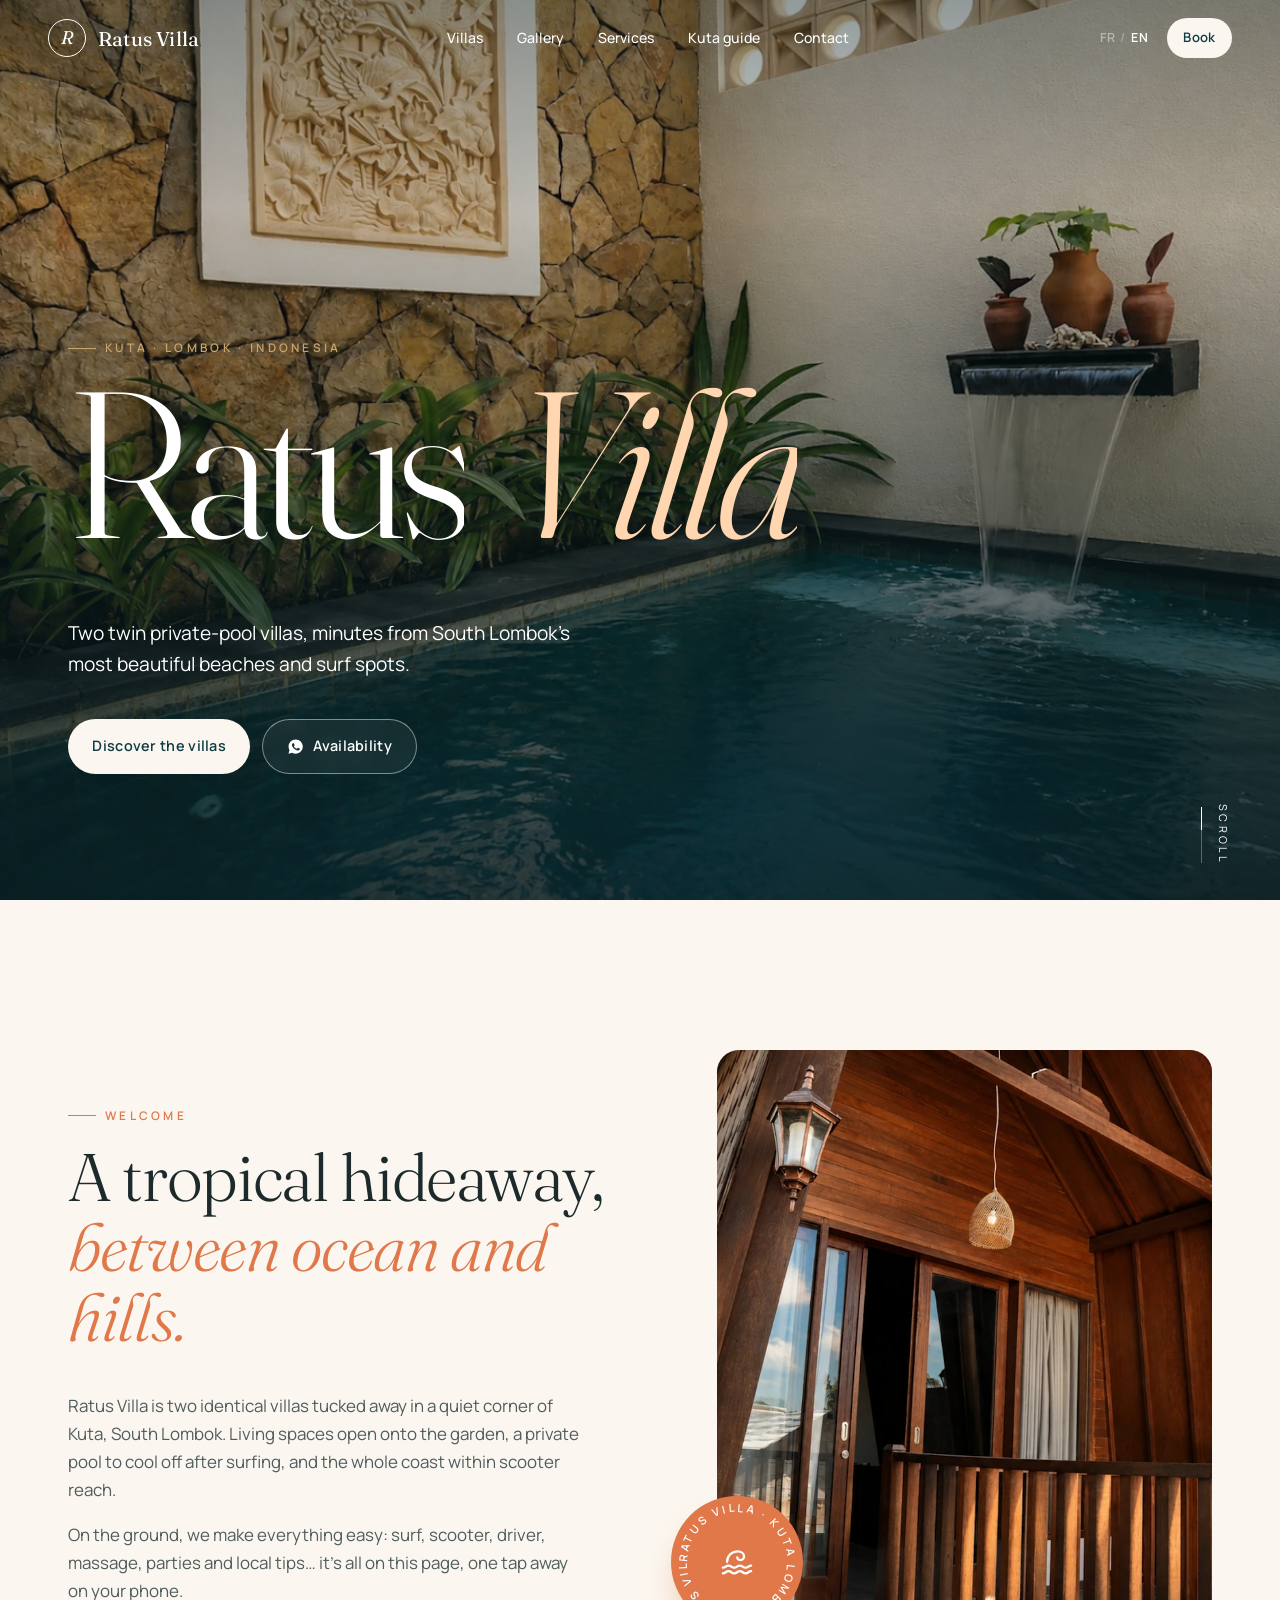
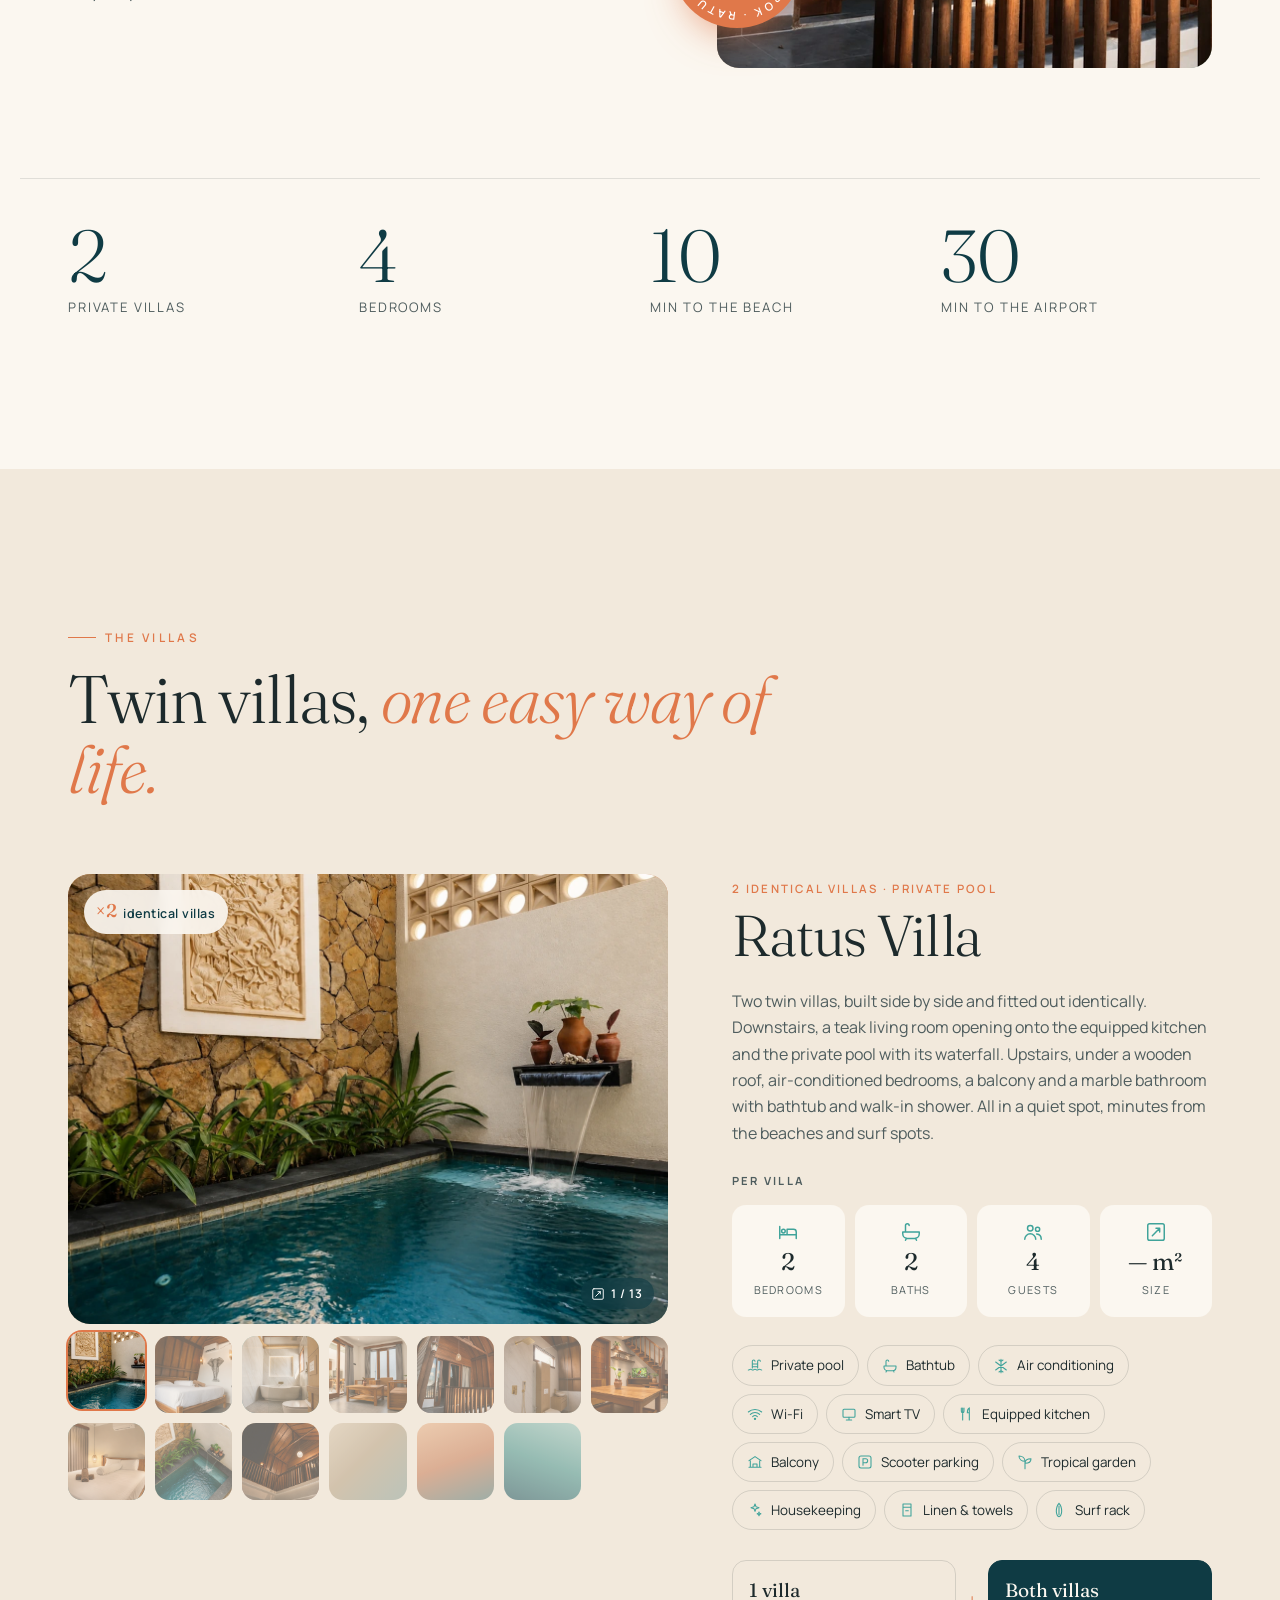
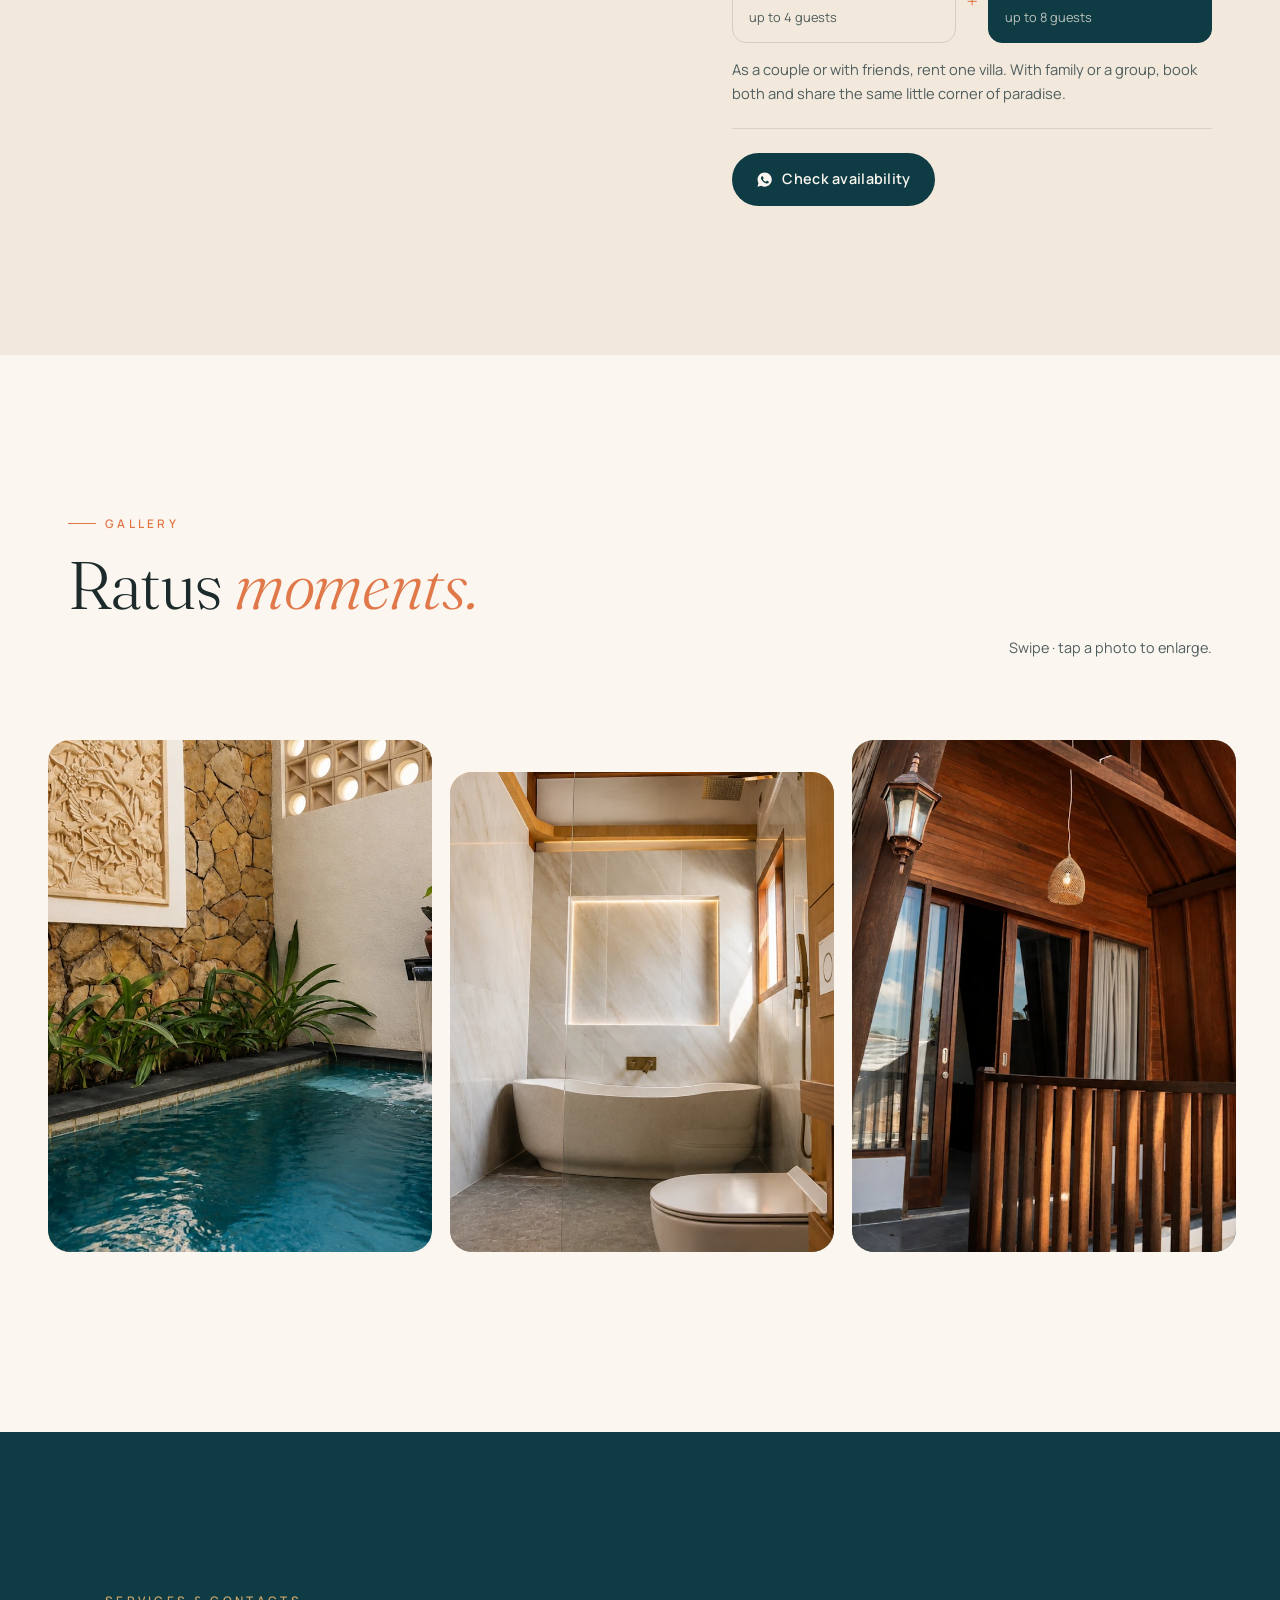
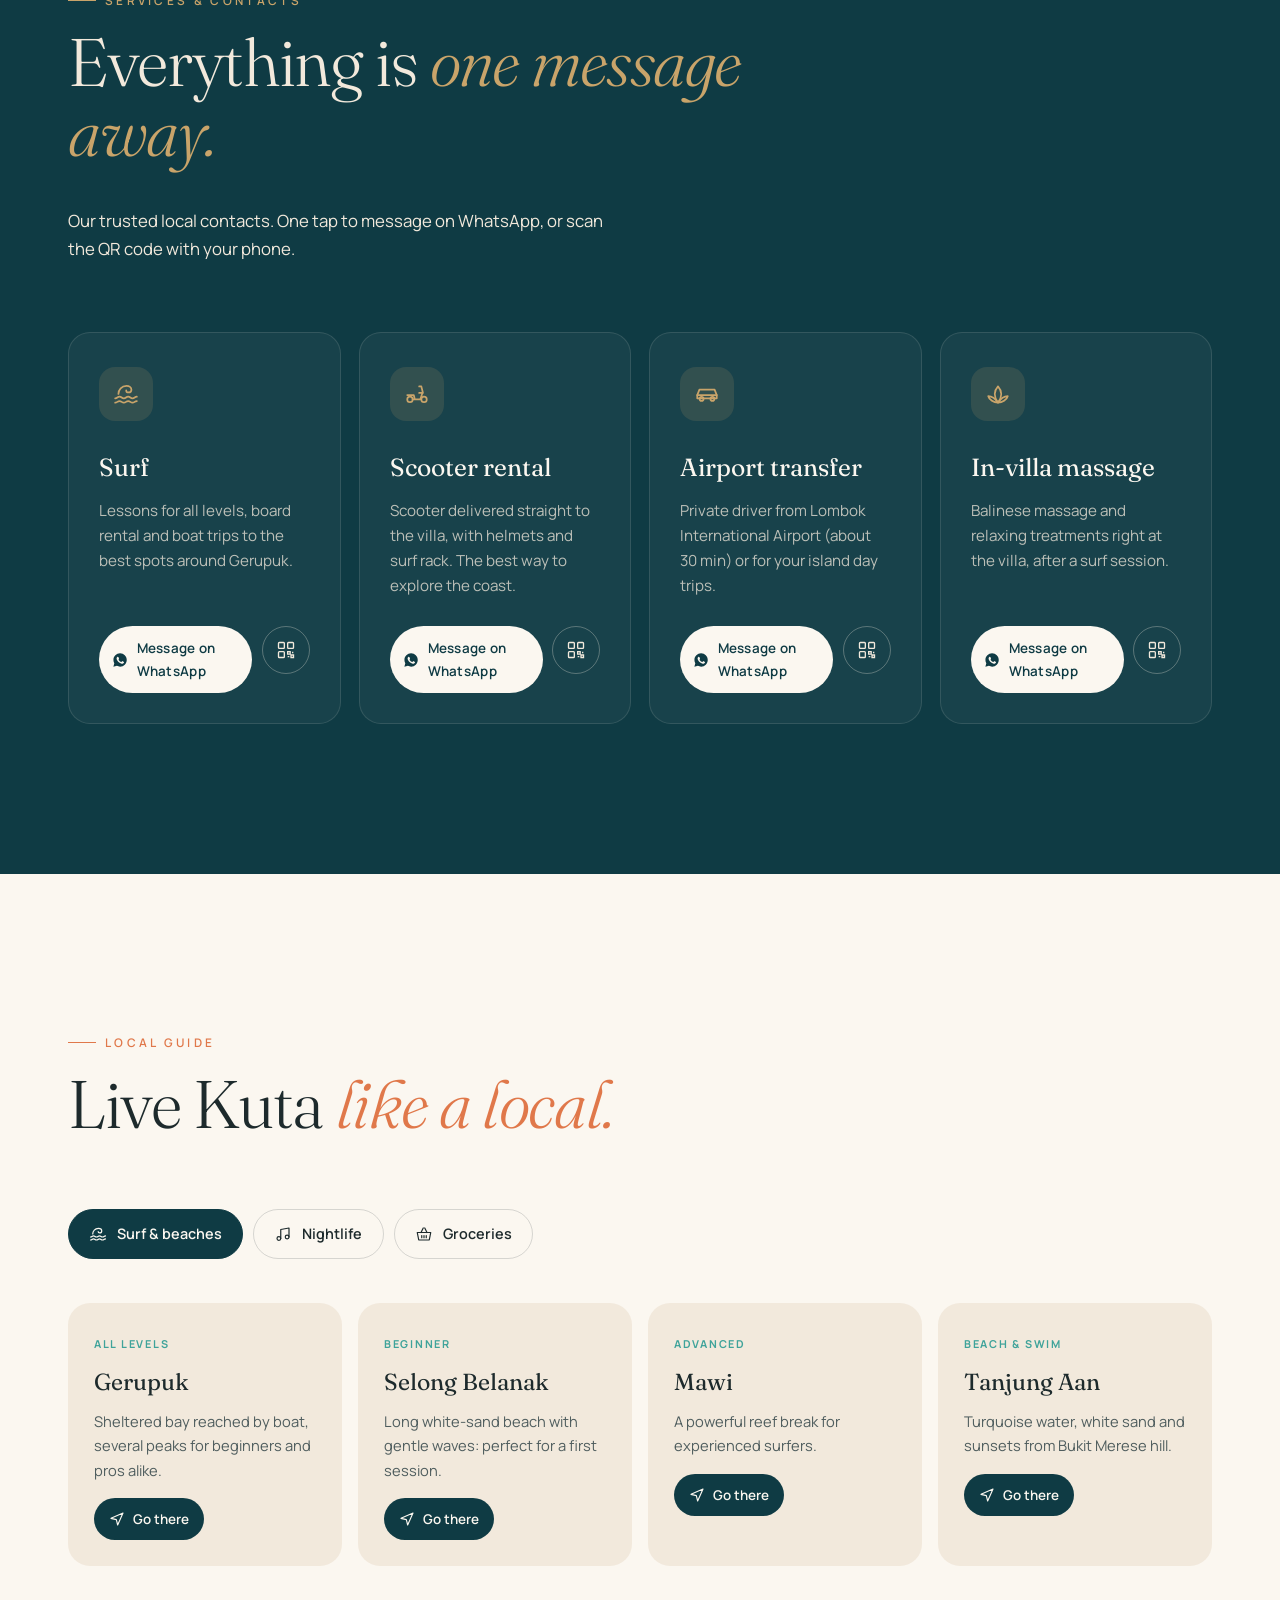
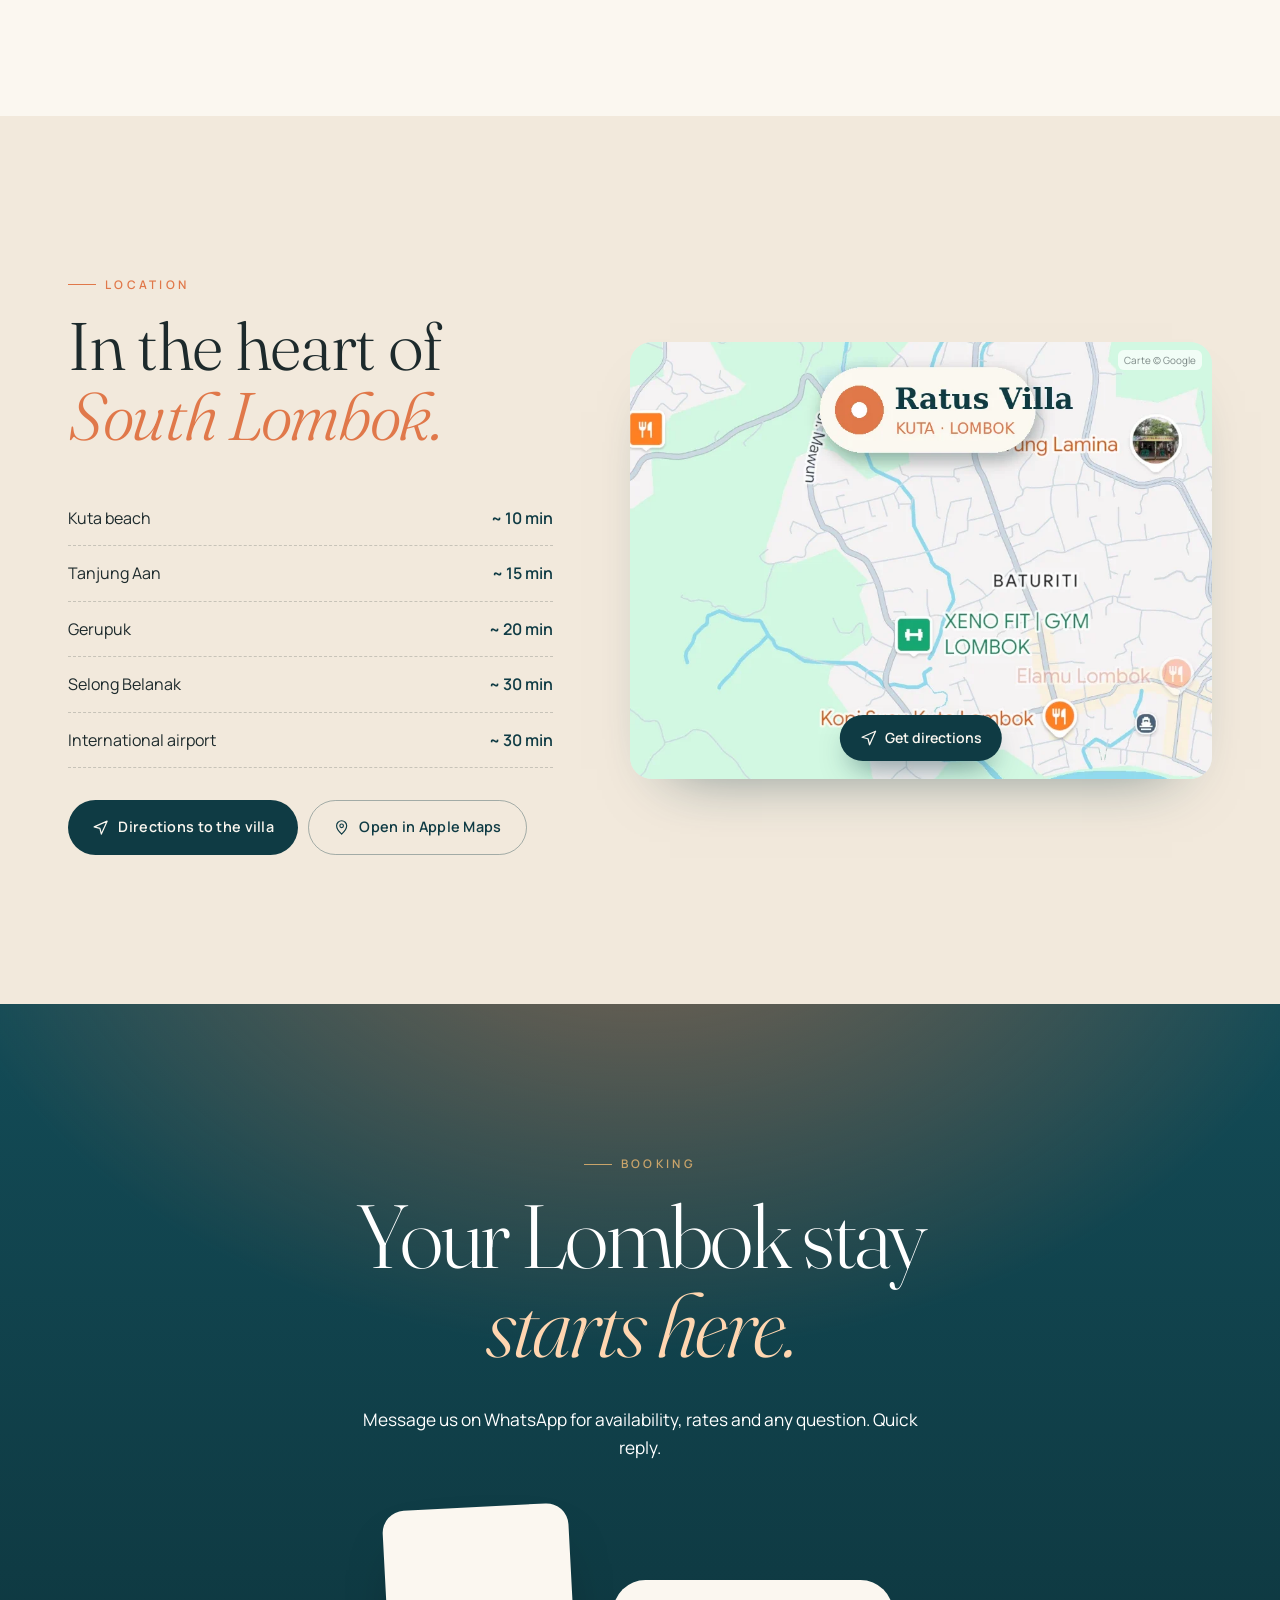
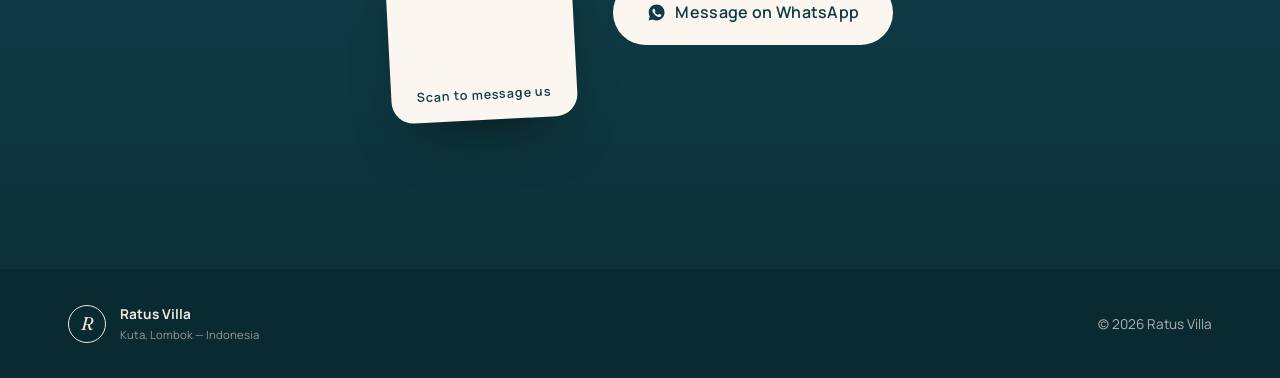
==== index.html @ 8103c627 "Embed official Google Maps place map for Ratus Villa Uses the Google Maps embed link for the Ratus v" ====
<!doctype html>
<html lang="fr">
<head>
  <meta charset="utf-8">
  <meta name="viewport" content="width=device-width, initial-scale=1, viewport-fit=cover">
  <title>Ratus Villa — Kuta, Lombok</title>
  <meta name="description" content="Ratus Villa : deux villas identiques avec piscine privée à Kuta, Lombok. Surf, plages, soirées, scooter — tout pour un séjour parfait au sud de Lombok.">
  <meta name="theme-color" content="#0f3b44">

  <!-- Partage Facebook / WhatsApp -->
  <meta property="og:type" content="website">
  <meta property="og:title" content="Ratus Villa — Kuta, Lombok">
  <meta property="og:description" content="Deux villas avec piscine privée au cœur de Kuta Lombok. Surf, plages, sunsets & slow living.">
  <meta property="og:image" content="https://pardival.github.io/ratus-villa/assets/villa/piscine-partage.jpg">
  <meta property="og:url" content="https://pardival.github.io/ratus-villa/">

  <link rel="icon" href="data:image/svg+xml,<svg xmlns='http://www.w3.org/2000/svg' viewBox='0 0 100 100'><circle cx='50' cy='50' r='48' fill='%230f3b44'/><text x='50' y='66' font-size='48' text-anchor='middle' fill='%23f4ede2' font-family='Georgia'>R</text></svg>">
  <link rel="preconnect" href="https://fonts.googleapis.com">
  <link rel="preconnect" href="https://fonts.gstatic.com" crossorigin>
  <link href="https://fonts.googleapis.com/css2?family=Fraunces:ital,opsz,wght@0,9..144,300;0,9..144,400;0,9..144,500;1,9..144,300;1,9..144,400&family=Manrope:wght@300;400;500;600;700&display=swap" rel="stylesheet">
  <link rel="stylesheet" href="css/style.css">
</head>
<body class="is-loading">

  <!-- ============ LOADER ============ -->
  <div class="loader" aria-hidden="true">
    <div class="loader__inner">
      <span class="loader__word">Ratus</span>
      <span class="loader__line"></span>
      <span class="loader__sub">Kuta · Lombok</span>
    </div>
  </div>

  <!-- ============ NAV ============ -->
  <header class="nav" id="nav">
    <a href="#top" class="nav__logo" aria-label="Ratus Villa">
      <span class="nav__logo-mark">R</span>
      <span class="nav__logo-text">Ratus Villa</span>
    </a>
    <nav class="nav__links" id="navLinks">
      <a href="#villas" data-i18n="nav.villas">Les villas</a>
      <a href="#gallery" data-i18n="nav.gallery">Galerie</a>
      <a href="#services" data-i18n="nav.services">Services</a>
      <a href="#guide" data-i18n="nav.guide">Guide Kuta</a>
      <a href="#contact" data-i18n="nav.contact">Contact</a>
    </nav>
    <div class="nav__actions">
      <button class="lang" id="langToggle" aria-label="Changer de langue">
        <span data-lang="fr">FR</span><span class="lang__sep">/</span><span data-lang="en">EN</span>
      </button>
      <a class="btn btn--small btn--light nav__cta js-wa-booking" href="#" target="_blank" rel="noopener" data-i18n="nav.book">Réserver</a>
      <button class="burger" id="burger" aria-label="Menu"><span></span><span></span></button>
    </div>
  </header>

  <main id="top">

    <!-- ============ HERO ============ -->
    <section class="hero" id="hero">
      <div class="hero__media" data-parallax="0.35">
        <!-- Scène animée affichée tant qu'il n'y a pas de vidéo/photo -->
        <div class="hero__scene" aria-hidden="true">
          <div class="scene__sky"></div>
          <div class="scene__sun"></div>
          <svg class="scene__hills" viewBox="0 0 1440 400" preserveAspectRatio="none"><path d="M0 140 C 180 70 320 80 470 120 C 620 160 760 50 960 70 C 1140 90 1280 140 1440 110 L1440 400 L0 400 Z"/></svg>
          <svg class="scene__wave scene__wave--1" viewBox="0 0 2880 200" preserveAspectRatio="none"><path d="M0 100 Q 180 40 360 100 T 720 100 T 1080 100 T 1440 100 T 1800 100 T 2160 100 T 2520 100 T 2880 100 V200 H0Z"/></svg>
          <svg class="scene__wave scene__wave--2" viewBox="0 0 2880 200" preserveAspectRatio="none"><path d="M0 110 Q 240 60 480 110 T 960 110 T 1440 110 T 1920 110 T 2400 110 T 2880 110 V200 H0Z"/></svg>
          <svg class="scene__wave scene__wave--3" viewBox="0 0 2880 200" preserveAspectRatio="none"><path d="M0 120 Q 120 90 240 120 T 480 120 T 720 120 T 960 120 T 1200 120 T 1440 120 T 1680 120 T 1920 120 T 2160 120 T 2400 120 T 2640 120 T 2880 120 V200 H0Z"/></svg>
        </div>
        <img class="hero__poster" id="heroPoster" alt="" hidden>
        <video class="hero__video" id="heroVideo" muted loop playsinline autoplay preload="metadata" hidden></video>
        <div class="hero__shade"></div>
      </div>

      <div class="hero__content">
        <p class="eyebrow eyebrow--light reveal" data-i18n="hero.eyebrow">Kuta · Lombok · Indonésie</p>
        <h1 class="hero__title">
          <span class="split" data-split>Ratus</span>
          <em class="split" data-split>Villa</em>
        </h1>
        <p class="hero__lead reveal" data-delay="3" data-i18n="hero.lead">Deux villas avec piscine privée, à quelques minutes des plus beaux spots de surf du sud de Lombok.</p>
        <div class="hero__ctas reveal" data-delay="4">
          <a href="#villas" class="btn btn--light" data-i18n="hero.discover">Découvrir les villas</a>
          <a href="#" class="btn btn--ghost js-wa-booking" target="_blank" rel="noopener">
            <svg class="ico"><use href="#i-whatsapp"/></svg><span data-i18n="hero.whatsapp">Disponibilités</span>
          </a>
        </div>
      </div>

      <a href="#intro" class="hero__scroll" aria-label="Défiler">
        <span data-i18n="hero.scroll">Défiler</span>
        <i></i>
      </a>
    </section>


    <!-- ============ INTRO ============ -->
    <section class="intro section" id="intro">
      <div class="container intro__grid">
        <div class="intro__text">
          <p class="eyebrow reveal" data-i18n="intro.eyebrow">Bienvenue</p>
          <h2 class="h2 reveal" data-delay="1" data-i18n-html="intro.title">Un refuge tropical,<br><em>entre océan et collines.</em></h2>
          <p class="reveal" data-delay="2" data-i18n="intro.p1">Ratus Villa, ce sont deux villas indépendantes réunies dans un coin calme de Kuta, au sud de Lombok. Des espaces ouverts, une piscine pour se rafraîchir après le surf, et toute la région à portée de scooter.</p>
          <p class="reveal" data-delay="3" data-i18n="intro.p2">On vous accompagne aussi sur place : cours de surf, location de scooter, soirées, bonnes adresses… tout est sur cette page.</p>
        </div>
        <div class="intro__media reveal reveal--zoom" data-delay="1">
          <div class="media media--tall" data-src="assets/villa/balcon.webp" data-alt="Balcon en bois de Ratus Villa" data-label="Photo à venir"></div>
          <div class="intro__badge">
            <svg viewBox="0 0 100 100" class="badge__ring"><defs><path id="circ" d="M50,50 m-38,0 a38,38 0 1,1 76,0 a38,38 0 1,1 -76,0"/></defs><text><textPath href="#circ">RATUS VILLA · KUTA LOMBOK · RATUS VILLA · KUTA LOMBOK ·</textPath></text></svg>
            <svg class="ico badge__ico"><use href="#i-wave"/></svg>
          </div>
        </div>
      </div>

      <div class="container stats">
        <div class="stat reveal" data-delay="0"><strong data-count="2">0</strong><span data-i18n="stats.villas">Villas privées</span></div>
        <div class="stat reveal" data-delay="1"><strong data-count="4">0</strong><span data-i18n="stats.bedrooms">Chambres</span></div>
        <div class="stat reveal" data-delay="2"><strong data-count="10">0</strong><span data-i18n="stats.beach">De la plage</span></div>
        <div class="stat reveal" data-delay="3"><strong data-count="30">0</strong><span data-i18n="stats.airport">De l'aéroport</span></div>
      </div>
    </section>

    <!-- ============ VILLAS ============ -->
    <section class="villas section section--sand" id="villas">
      <div class="container">
        <div class="section__head">
          <p class="eyebrow reveal" data-i18n="villas.eyebrow">Les villas</p>
          <h2 class="h2 reveal" data-delay="1" data-i18n-html="villas.title">Deux villas jumelles, <em>une même douceur de vivre.</em></h2>
        </div>
        <div class="villa-stage" id="villaStage"></div>
      </div>
    </section>

    <!-- ============ GALLERY ============ -->
    <section class="gallery section" id="gallery">
      <div class="container">
        <div class="section__head section__head--row">
          <div>
            <p class="eyebrow reveal" data-i18n="gallery.eyebrow">Galerie</p>
            <h2 class="h2 reveal" data-delay="1" data-i18n-html="gallery.title">Instants <em>Ratus.</em></h2>
          </div>
          <p class="section__aside reveal" data-delay="2" data-i18n="gallery.aside">Touchez une photo pour l'agrandir.</p>
        </div>
      </div>
      <div class="gallery__rail" id="galleryRail"></div>
    </section>

    <!-- ============ SERVICES ============ -->
    <section class="services section section--ocean" id="services">
      <div class="container">
        <div class="section__head">
          <p class="eyebrow eyebrow--light reveal" data-i18n="services.eyebrow">Services & contacts</p>
          <h2 class="h2 reveal" data-delay="1" data-i18n-html="services.title">Tout à portée <em>d'un message.</em></h2>
          <p class="section__lead reveal" data-delay="2" data-i18n="services.lead">Nos contacts de confiance sur place. Un clic pour écrire sur WhatsApp, ou scannez le QR code avec votre téléphone.</p>
        </div>
        <div class="services__grid" id="servicesGrid"></div>
      </div>
    </section>

    <!-- ============ GUIDE ============ -->
    <section class="guide section" id="guide">
      <div class="container">
        <div class="section__head">
          <p class="eyebrow reveal" data-i18n="guide.eyebrow">Guide local</p>
          <h2 class="h2 reveal" data-delay="1" data-i18n-html="guide.title">Vivre Kuta <em>comme un local.</em></h2>
        </div>

        <div class="guide__nav reveal" data-delay="2" id="guideNav">
          <button class="chip is-active" data-target="g-surf"><svg class="ico"><use href="#i-wave"/></svg><span data-i18n="guide.surf">Surf & plages</span></button>
          <button class="chip" data-target="g-night"><svg class="ico"><use href="#i-music"/></svg><span data-i18n="guide.night">Soirées</span></button>
          <button class="chip" data-target="g-food"><svg class="ico"><use href="#i-basket"/></svg><span data-i18n="guide.food">Courses</span></button>
        </div>

        <div class="guide__panels">
          <!-- SURF -->
          <div class="panel is-active" id="g-surf">
            <div class="spots" id="spotList"></div>
          </div>

          <!-- NIGHT -->
          <div class="panel" id="g-night">
            <ul class="agenda" id="agendaList"></ul>
          </div>

          <!-- FOOD -->
          <div class="panel" id="g-food">
            <div class="spots" id="groceryList"></div>
          </div>
        </div>
      </div>
    </section>

    <!-- ============ MAP ============ -->
    <section class="location section section--sand" id="location">
      <div class="container location__grid">
        <div>
          <p class="eyebrow reveal" data-i18n="location.eyebrow">Localisation</p>
          <h2 class="h2 reveal" data-delay="1" data-i18n-html="location.title">Au cœur du <em>sud de Lombok.</em></h2>
          <ul class="distances reveal" data-delay="2">
            <li><span data-i18n="location.d1">Plage de Kuta</span><b>~ 10 min</b></li>
            <li><span>Tanjung Aan</span><b>~ 15 min</b></li>
            <li><span>Gerupuk</span><b>~ 20 min</b></li>
            <li><span>Selong Belanak</span><b>~ 30 min</b></li>
            <li><span data-i18n="location.d5">Aéroport international</span><b>~ 30 min</b></li>
          </ul>
          <div class="location__btns reveal" data-delay="3">
            <a class="btn btn--dark js-directions" href="#" target="_blank" rel="noopener"><svg class="ico"><use href="#i-route"/></svg><span data-i18n="location.cta">Itinéraire vers la villa</span></a>
            <a class="btn btn--outline js-apple-villa" href="#" target="_blank" rel="noopener" hidden><svg class="ico"><use href="#i-pin"/></svg><span data-i18n="location.apple">Ouvrir dans Plans</span></a>
          </div>
        </div>
        <div class="map reveal reveal--zoom" data-delay="1">
          <a class="map__plan js-directions" href="#" target="_blank" rel="noopener" aria-label="Itinéraire vers Ratus Villa">
            <img src="assets/villa/plan-acces.webp" alt="Plan d'accès : Ratus Villa, Jl. Mawun, au nord de la plage de Kuta" width="920" height="793" loading="lazy">
            <small class="map__credit">Carte © Google</small>
          </a>
          <iframe id="mapFrame" class="map__frame" title="Ratus Villa sur Google Maps" allowfullscreen loading="lazy" referrerpolicy="strict-origin-when-cross-origin"></iframe>
          <a class="map__cta js-directions" href="#" target="_blank" rel="noopener"><svg class="ico"><use href="#i-route"/></svg><span data-i18n="location.open">Voir l'itinéraire</span></a>
        </div>
      </div>
    </section>

    <!-- ============ CONTACT / CTA ============ -->
    <section class="cta section" id="contact">
      <div class="cta__bg" data-parallax="0.15"></div>
      <div class="container cta__inner">
        <p class="eyebrow eyebrow--light reveal" data-i18n="cta.eyebrow">Réservation</p>
        <h2 class="cta__title reveal" data-delay="1" data-i18n-html="cta.title">Votre séjour à Lombok<br><em>commence ici.</em></h2>
        <p class="cta__lead reveal" data-delay="2" data-i18n="cta.lead">Écrivez-nous sur WhatsApp pour les disponibilités, les tarifs et toutes vos questions. Réponse rapide.</p>
        <div class="cta__row reveal" data-delay="3">
          <div class="qr-card">
            <div class="qr" id="bookingQr"></div>
            <span data-i18n="cta.scan">Scannez pour nous écrire</span>
          </div>
          <div class="cta__buttons">
            <a href="#" class="btn btn--light btn--big js-wa-booking" target="_blank" rel="noopener"><svg class="ico"><use href="#i-whatsapp"/></svg><span data-i18n="cta.whatsapp">Écrire sur WhatsApp</span></a>
          </div>
        </div>
      </div>
    </section>
  </main>

  <footer class="footer">
    <div class="container footer__inner">
      <div class="footer__brand">
        <span class="nav__logo-mark">R</span>
        <div><strong>Ratus Villa</strong><small>Kuta, Lombok — Indonesia</small></div>
      </div>
      <p class="footer__copy">© <span id="year"></span> Ratus Villa</p>
    </div>
  </footer>

  <!-- Barre d'actions mobile -->
  <nav class="mbar" aria-label="Actions rapides">
    <a href="#" class="mbar__btn mbar__btn--wa js-wa-booking" target="_blank" rel="noopener"><svg class="ico"><use href="#i-whatsapp"/></svg><span data-i18n="mbar.book">Réserver</span></a>
    <a href="#guide" class="mbar__btn"><svg class="ico"><use href="#i-compass"/></svg><span data-i18n="mbar.guide">Guide</span></a>
    <a href="#" class="mbar__btn js-directions" target="_blank" rel="noopener"><svg class="ico"><use href="#i-route"/></svg><span data-i18n="mbar.go">Y aller</span></a>
  </nav>

  <!-- Bouton WhatsApp flottant -->
  <a href="#" class="fab js-wa-booking" target="_blank" rel="noopener" aria-label="WhatsApp">
    <svg class="ico"><use href="#i-whatsapp"/></svg>
  </a>

  <!-- Lightbox -->
  <div class="lightbox" id="lightbox" aria-hidden="true">
    <button class="lightbox__close" aria-label="Fermer">×</button>
    <button class="lightbox__nav lightbox__prev" aria-label="Précédent">‹</button>
    <div class="lightbox__stage"><div class="lightbox__img" id="lightboxImg"></div></div>
    <button class="lightbox__nav lightbox__next" aria-label="Suivant">›</button>
    <div class="lightbox__count" id="lightboxCount"></div>
  </div>

  <!-- Modal QR -->
  <div class="modal" id="qrModal" aria-hidden="true">
    <div class="modal__card">
      <button class="modal__close" aria-label="Fermer">×</button>
      <p class="eyebrow" id="qrModalEyebrow">WhatsApp</p>
      <h3 class="h3" id="qrModalTitle"></h3>
      <div class="qr qr--big" id="qrModalCode"></div>
      <p class="modal__hint" data-i18n="qr.hint">Scannez avec l'appareil photo de votre téléphone.</p>
      <a href="#" class="btn btn--dark" id="qrModalLink" target="_blank" rel="noopener"><svg class="ico"><use href="#i-whatsapp"/></svg><span data-i18n="qr.open">Ouvrir WhatsApp</span></a>
    </div>
  </div>

  <!-- ============ ICONS ============ -->
  <svg width="0" height="0" style="position:absolute" aria-hidden="true">
    <symbol id="i-whatsapp" viewBox="0 0 24 24"><path fill="currentColor" d="M12.04 2C6.58 2 2.13 6.45 2.13 11.91c0 1.75.46 3.45 1.32 4.95L2.05 22l5.25-1.38c1.45.79 3.08 1.21 4.74 1.21 5.46 0 9.91-4.45 9.91-9.91C21.95 6.45 17.5 2 12.04 2zm5.8 14.08c-.24.68-1.42 1.3-1.95 1.35-.5.05-.97.23-3.27-.68-2.77-1.09-4.52-3.92-4.66-4.1-.13-.18-1.1-1.47-1.1-2.8 0-1.33.7-1.99.95-2.26.24-.27.53-.34.71-.34l.51.01c.16.01.38-.06.6.46.23.54.77 1.87.84 2.01.07.14.11.3.02.48-.09.18-.14.29-.27.45-.14.16-.29.35-.41.47-.14.14-.28.28-.12.55.16.27.7 1.16 1.51 1.88 1.04.93 1.91 1.21 2.18 1.35.27.14.43.11.59-.07.16-.18.68-.79.86-1.06.18-.27.36-.23.6-.14.25.09 1.57.74 1.84.88.27.14.45.2.52.32.07.11.07.66-.17 1.33z"/></symbol>
    <symbol id="i-wave" viewBox="0 0 24 24"><path fill="none" stroke="currentColor" stroke-width="1.6" stroke-linecap="round" d="M2 16c2 0 2-1.5 4-1.5S8 16 10 16s2-1.5 4-1.5 2 1.5 4 1.5 2-1.5 4-1.5M2 20c2 0 2-1.5 4-1.5S8 20 10 20s2-1.5 4-1.5 2 1.5 4 1.5 2-1.5 4-1.5M5 12c0-4 3-7.5 7.5-7.5 2.5 0 4.5 1.5 4.5 3.5 0 1.6-1.2 2.6-2.7 2.6-1.3 0-2.1-.9-2.1-1.9"/></symbol>
    <symbol id="i-scooter" viewBox="0 0 24 24"><g fill="none" stroke="currentColor" stroke-width="1.6" stroke-linecap="round" stroke-linejoin="round"><circle cx="5.5" cy="17" r="2.5"/><circle cx="18.5" cy="17" r="2.5"/><path d="M8 17h7l2-6h-3M14 5h2l1.5 6M3 13h6l1 4"/></g></symbol>
    <symbol id="i-music" viewBox="0 0 24 24"><g fill="none" stroke="currentColor" stroke-width="1.6" stroke-linecap="round" stroke-linejoin="round"><path d="M9 18V6l11-2v12"/><circle cx="6.5" cy="18" r="2.5"/><circle cx="17.5" cy="16" r="2.5"/></g></symbol>
    <symbol id="i-car" viewBox="0 0 24 24"><g fill="none" stroke="currentColor" stroke-width="1.6" stroke-linecap="round" stroke-linejoin="round"><path d="M3 16v-3l2-5h14l2 5v3H3z"/><circle cx="7" cy="16.5" r="1.8"/><circle cx="17" cy="16.5" r="1.8"/><path d="M3 13h18"/></g></symbol>
    <symbol id="i-lotus" viewBox="0 0 24 24"><g fill="none" stroke="currentColor" stroke-width="1.6" stroke-linecap="round" stroke-linejoin="round"><path d="M12 20c-4 0-8-2.5-9-6 3 0 6 1.5 9 6 3-4.5 6-6 9-6-1 3.5-5 6-9 6z"/><path d="M12 20c-2-2.5-3-5-3-8 0-2.5 1.2-5 3-7 1.8 2 3 4.5 3 7 0 3-1 5.5-3 8z"/></g></symbol>
    <symbol id="i-basket" viewBox="0 0 24 24"><g fill="none" stroke="currentColor" stroke-width="1.6" stroke-linecap="round" stroke-linejoin="round"><path d="M3 10h18l-2 10H5L3 10zM8 10l3-6M16 10l-3-6M9 14v3M15 14v3M12 14v3"/></g></symbol>
    <symbol id="i-route" viewBox="0 0 24 24"><g fill="none" stroke="currentColor" stroke-width="1.7" stroke-linecap="round" stroke-linejoin="round"><path d="M3 11l18-8-8 18-2-8-8-2z"/></g></symbol>
    <symbol id="i-compass" viewBox="0 0 24 24"><g fill="none" stroke="currentColor" stroke-width="1.6" stroke-linecap="round" stroke-linejoin="round"><circle cx="12" cy="12" r="9"/><path d="M15.5 8.5l-2 5-5 2 2-5z"/></g></symbol>
    <symbol id="i-tv" viewBox="0 0 24 24"><g fill="none" stroke="currentColor" stroke-width="1.6" stroke-linecap="round" stroke-linejoin="round"><rect x="3" y="5" width="18" height="12" rx="1.5"/><path d="M8 21h8M12 17v4"/></g></symbol>
    <symbol id="i-pin" viewBox="0 0 24 24"><g fill="none" stroke="currentColor" stroke-width="1.6"><path d="M12 21s-7-6.2-7-11.5A7 7 0 0 1 19 9.5C19 14.8 12 21 12 21z"/><circle cx="12" cy="9.5" r="2.5"/></g></symbol>
    <symbol id="i-mail" viewBox="0 0 24 24"><g fill="none" stroke="currentColor" stroke-width="1.6" stroke-linejoin="round"><rect x="3" y="5" width="18" height="14" rx="2"/><path d="M3 7l9 6 9-6"/></g></symbol>
    <symbol id="i-share" viewBox="0 0 24 24"><g fill="none" stroke="currentColor" stroke-width="1.6" stroke-linecap="round"><circle cx="18" cy="5" r="2.5"/><circle cx="6" cy="12" r="2.5"/><circle cx="18" cy="19" r="2.5"/><path d="M8.2 10.8l7.6-4.4M8.2 13.2l7.6 4.4"/></g></symbol>
    <symbol id="i-qr" viewBox="0 0 24 24"><g fill="none" stroke="currentColor" stroke-width="1.6"><rect x="3" y="3" width="7" height="7" rx="1"/><rect x="14" y="3" width="7" height="7" rx="1"/><rect x="3" y="14" width="7" height="7" rx="1"/><path d="M14 14h3v3h-3zM18 18h3v3h-3zM14 20h2M20 14v2"/></g></symbol>
    <symbol id="i-bed" viewBox="0 0 24 24"><g fill="none" stroke="currentColor" stroke-width="1.6" stroke-linecap="round" stroke-linejoin="round"><path d="M3 19V6M3 15h18v4M21 15v-3a3 3 0 0 0-3-3h-7v6"/><circle cx="7" cy="11" r="2"/></g></symbol>
    <symbol id="i-bath" viewBox="0 0 24 24"><g fill="none" stroke="currentColor" stroke-width="1.6" stroke-linecap="round" stroke-linejoin="round"><path d="M3 12h18v2a5 5 0 0 1-5 5H8a5 5 0 0 1-5-5v-2zM6 12V5a2 2 0 0 1 4 0M7 19l-1 2M17 19l1 2"/></g></symbol>
    <symbol id="i-guests" viewBox="0 0 24 24"><g fill="none" stroke="currentColor" stroke-width="1.6" stroke-linecap="round"><circle cx="9" cy="8" r="3"/><path d="M3 20c0-3.3 2.7-6 6-6s6 2.7 6 6"/><circle cx="17" cy="9" r="2.3"/><path d="M16 14.2c2.8.3 5 2.6 5 5.8"/></g></symbol>
    <symbol id="i-size" viewBox="0 0 24 24"><g fill="none" stroke="currentColor" stroke-width="1.6" stroke-linecap="round" stroke-linejoin="round"><rect x="3" y="3" width="18" height="18" rx="2"/><path d="M8 16l8-8M12 8h4v4"/></g></symbol>
    <symbol id="i-pool" viewBox="0 0 24 24"><g fill="none" stroke="currentColor" stroke-width="1.6" stroke-linecap="round"><path d="M2 18c1.7 0 1.7-1.2 3.3-1.2S7 18 8.7 18s1.6-1.2 3.3-1.2 1.6 1.2 3.3 1.2 1.6-1.2 3.3-1.2S20.3 18 22 18M8 15V5a2 2 0 0 1 4 0M16 15V5a2 2 0 0 1 4 0M8 9h8M8 13h8"/></g></symbol>
    <symbol id="i-ac" viewBox="0 0 24 24"><g fill="none" stroke="currentColor" stroke-width="1.6" stroke-linecap="round"><path d="M12 2v20M4 6l16 12M20 6L4 18M9 3l3 2 3-2M9 21l3-2 3 2"/></g></symbol>
    <symbol id="i-wifi" viewBox="0 0 24 24"><g fill="none" stroke="currentColor" stroke-width="1.6" stroke-linecap="round"><path d="M2 9a15 15 0 0 1 20 0M5 12.5a10 10 0 0 1 14 0M8.5 16a5 5 0 0 1 7 0"/><circle cx="12" cy="19.3" r="1" fill="currentColor"/></g></symbol>
    <symbol id="i-kitchen" viewBox="0 0 24 24"><g fill="none" stroke="currentColor" stroke-width="1.6" stroke-linecap="round"><path d="M7 3v8M5 3v5a2 2 0 0 0 4 0V3M7 11v10M17 21V3c-2 1-3 4-3 7h3"/></g></symbol>
    <symbol id="i-parking" viewBox="0 0 24 24"><g fill="none" stroke="currentColor" stroke-width="1.6" stroke-linecap="round"><rect x="3" y="3" width="18" height="18" rx="3"/><path d="M9 17V7h4a3 3 0 0 1 0 6H9"/></g></symbol>
    <symbol id="i-garden" viewBox="0 0 24 24"><g fill="none" stroke="currentColor" stroke-width="1.6" stroke-linecap="round" stroke-linejoin="round"><path d="M12 22V11M12 11C12 6 8 3 3 3c0 5 4 8 9 8zM12 14c0-4 3-7 9-7 0 4-3 7-9 7z"/></g></symbol>
    <symbol id="i-clean" viewBox="0 0 24 24"><g fill="none" stroke="currentColor" stroke-width="1.6" stroke-linecap="round" stroke-linejoin="round"><path d="M12 3l1.5 4L18 8.5 13.5 10 12 14l-1.5-4L6 8.5 10.5 7z"/><path d="M18 15l.8 2 2 .8-2 .8-.8 2-.8-2-2-.8 2-.8z"/></g></symbol>
    <symbol id="i-towel" viewBox="0 0 24 24"><g fill="none" stroke="currentColor" stroke-width="1.6" stroke-linecap="round" stroke-linejoin="round"><path d="M6 3h12v18H6zM6 8h12M10 13h4"/></g></symbol>
    <symbol id="i-terrace" viewBox="0 0 24 24"><g fill="none" stroke="currentColor" stroke-width="1.6" stroke-linecap="round" stroke-linejoin="round"><path d="M3 10l9-6 9 6M5 10v10M19 10v10M3 20h18M9 20v-5h6v5"/></g></symbol>
    <symbol id="i-surfrack" viewBox="0 0 24 24"><g fill="none" stroke="currentColor" stroke-width="1.6" stroke-linecap="round"><path d="M12 2c3 3 4 8 4 12s-1.8 8-4 8-4-4-4-8 1-9 4-12zM12 6v13"/></g></symbol>
  </svg>

  <script src="js/vendor/qrcode.js"></script>
  <script src="js/config.js"></script>
  <script src="js/main.js"></script>
</body>
</html>
---- css/style.css ----
/* ==========================================================================
   RATUS VILLA — Styles
   ========================================================================== */

:root {
  --cream: #fbf7f0;
  --sand: #f2e9dc;
  --sand-2: #e8dccb;
  --ink: #1d2a2c;
  --ink-soft: #4f5d5e;
  --ocean: #0f3b44;
  --ocean-2: #14505c;
  --lagoon: #3fa39a;
  --sunset: #e0784a;
  --gold: #c9a46a;
  --white: #fff;

  --serif: "Fraunces", Georgia, "Times New Roman", serif;
  --sans: "Manrope", system-ui, -apple-system, "Segoe UI", sans-serif;

  --ease: cubic-bezier(.22, .8, .24, 1);
  --ease-in-out: cubic-bezier(.76, 0, .24, 1);
  --radius: 22px;
  --radius-sm: 14px;
  --gutter: clamp(16px, 4vw, 48px);
  --nav-h: 76px;
}

*, *::before, *::after { box-sizing: border-box; }
html { scroll-behavior: smooth; -webkit-text-size-adjust: 100%; }
body {
  margin: 0;
  font-family: var(--sans);
  font-size: 16px;
  line-height: 1.65;
  color: var(--ink);
  background: var(--cream);
  -webkit-font-smoothing: antialiased;
  overflow-x: hidden;
}
body.is-loading, body.no-scroll { overflow: hidden; }
img, video { display: block; max-width: 100%; }
a { color: inherit; text-decoration: none; }
button { font: inherit; color: inherit; background: none; border: 0; cursor: pointer; padding: 0; }
p { margin: 0 0 1em; }
em { font-style: italic; }
::selection { background: var(--lagoon); color: #fff; }

.container { width: 100%; max-width: 1240px; margin: 0 auto; padding: 0 var(--gutter); }
.section { position: relative; padding: clamp(80px, 12vw, 150px) 0; }
.section--sand { background: var(--sand); }
.section--ocean { background: var(--ocean); color: var(--sand); }

.ico { width: 1.2em; height: 1.2em; flex: none; }

/* ---------- Typography ---------- */
.eyebrow {
  display: inline-flex; align-items: center; gap: .75em;
  font-size: .74rem; font-weight: 600; letter-spacing: .28em; text-transform: uppercase;
  color: var(--sunset); margin-bottom: 1.4em;
}
.eyebrow::before { content: ""; width: 28px; height: 1px; background: currentColor; }
.eyebrow--light { color: var(--gold); }

.h2 {
  font-family: var(--serif); font-weight: 300;
  font-size: clamp(2.2rem, 5.4vw, 4.2rem); line-height: 1.04; letter-spacing: -.02em;
  margin: 0 0 .6em;
}
.h2 em, .cta__title em, .hero__title em { color: var(--sunset); font-weight: 300; }
.section--ocean .h2 em { color: var(--gold); }
.h3 { font-family: var(--serif); font-weight: 400; font-size: clamp(1.6rem, 3vw, 2.2rem); line-height: 1.1; margin: 0 0 .5em; letter-spacing: -.01em; }

.section__head { max-width: 760px; margin-bottom: clamp(40px, 6vw, 70px); }
.section__head--row { max-width: none; display: flex; justify-content: space-between; align-items: flex-end; gap: 24px; flex-wrap: wrap; }
.section__aside { color: var(--ink-soft); font-size: .9rem; margin: 0; }
.section__lead { font-size: 1.05rem; opacity: .8; max-width: 560px; }

/* ---------- Buttons ---------- */
.btn {
  position: relative; display: inline-flex; align-items: center; justify-content: center; gap: .6em;
  padding: 1em 1.7em; border-radius: 999px;
  font-size: .9rem; font-weight: 600; letter-spacing: .02em;
  overflow: hidden; isolation: isolate;
  transition: transform .5s var(--ease), color .4s var(--ease), border-color .4s, box-shadow .5s var(--ease);
  will-change: transform;
}
.btn::after {
  content: ""; position: absolute; inset: 0; z-index: -1; border-radius: inherit;
  transform: translateY(101%); transition: transform .55s var(--ease);
}
.btn:hover::after { transform: translateY(0); }
.btn:hover { transform: translateY(-2px); }
.btn:active { transform: translateY(0) scale(.98); }

.btn--light { background: var(--cream); color: var(--ocean); }
.btn--light::after { background: var(--sunset); }
.btn--light:hover { color: #fff; box-shadow: 0 14px 30px -12px rgba(224,120,74,.7); }

.btn--dark { background: var(--ocean); color: var(--cream); }
.btn--dark::after { background: var(--lagoon); }
.btn--dark:hover { box-shadow: 0 14px 30px -14px rgba(15,59,68,.8); }

.btn--ghost { border: 1px solid rgba(255,255,255,.45); color: #fff; backdrop-filter: blur(6px); background: rgba(255,255,255,.06); }
.btn--ghost::after { background: rgba(255,255,255,.95); }
.btn--ghost:hover { color: var(--ocean); border-color: transparent; }

.btn--small { padding: .7em 1.25em; font-size: .82rem; }
.btn--big { padding: 1.2em 2.1em; font-size: 1rem; }

/* ---------- Loader ---------- */
.loader {
  position: fixed; inset: 0; z-index: 1000;
  display: grid; place-items: center;
  background: var(--ocean); color: var(--sand);
  transition: clip-path 1.1s var(--ease-in-out);
  clip-path: inset(0 0 0 0);
}
body.is-loaded .loader { clip-path: inset(0 0 100% 0); }
.loader__inner { text-align: center; }
.loader__word {
  display: block; font-family: var(--serif); font-weight: 300; font-style: italic;
  font-size: clamp(3rem, 12vw, 7rem); line-height: 1;
  animation: loaderIn 1s var(--ease) both;
}
.loader__line { display: block; height: 1px; width: 160px; margin: 22px auto 16px; background: rgba(244,237,226,.2); position: relative; overflow: hidden; }
.loader__line::after { content: ""; position: absolute; inset: 0; background: var(--gold); transform-origin: left; animation: loaderBar 1.3s var(--ease-in-out) .2s both; }
.loader__sub { font-size: .72rem; letter-spacing: .4em; text-transform: uppercase; opacity: 0; animation: fadeIn .8s ease .5s both; }
@keyframes loaderIn { from { opacity: 0; transform: translateY(40px); filter: blur(8px); } to { opacity: 1; transform: none; filter: none; } }
@keyframes loaderBar { from { transform: scaleX(0); } to { transform: scaleX(1); } }
@keyframes fadeIn { to { opacity: .7; } }

/* ---------- Nav ---------- */
.nav {
  position: fixed; top: 0; left: 0; right: 0; z-index: 100;
  height: var(--nav-h);
  display: flex; align-items: center; justify-content: space-between; gap: 20px;
  padding: 0 var(--gutter);
  color: #fff;
  transition: background .5s var(--ease), color .5s var(--ease), height .5s var(--ease), box-shadow .5s, transform .6s var(--ease);
}
.nav.is-scrolled {
  --nav-h: 64px;
  background: rgba(251,247,240,.82); color: var(--ink);
  backdrop-filter: blur(18px) saturate(1.4); -webkit-backdrop-filter: blur(18px) saturate(1.4);
  box-shadow: 0 1px 0 rgba(29,42,44,.06);
}
.nav.is-hidden { transform: translateY(-100%); }
.nav__logo { display: flex; align-items: center; gap: 12px; }
.nav__logo-mark {
  width: 38px; height: 38px; border-radius: 50%;
  display: grid; place-items: center;
  font-family: var(--serif); font-style: italic; font-size: 1.15rem;
  border: 1px solid currentColor;
  transition: transform .8s var(--ease);
}
.nav__logo:hover .nav__logo-mark { transform: rotate(360deg); }
.nav__logo-text { font-family: var(--serif); font-size: 1.25rem; letter-spacing: .01em; }
.nav__links { display: flex; gap: 34px; font-size: .88rem; font-weight: 500; }
.nav__links a { position: relative; padding: 4px 0; }
.nav__links a::after { content: ""; position: absolute; left: 0; right: 0; bottom: 0; height: 1px; background: currentColor; transform: scaleX(0); transform-origin: right; transition: transform .5s var(--ease); }
.nav__links a:hover::after, .nav__links a.is-current::after { transform: scaleX(1); transform-origin: left; }
.nav__actions { display: flex; align-items: center; gap: 14px; }
.nav.is-scrolled .nav__cta { background: var(--ocean); color: var(--cream); }

.lang { font-size: .78rem; font-weight: 600; letter-spacing: .1em; display: flex; gap: 4px; padding: 6px 4px; }
.lang span[data-lang] { opacity: .45; transition: opacity .3s; }
.lang span.is-active { opacity: 1; }
.lang__sep { opacity: .3; }

.burger { display: none; width: 42px; height: 42px; position: relative; border-radius: 50%; }
.burger span { position: absolute; left: 11px; right: 11px; height: 1.5px; background: currentColor; transition: transform .5s var(--ease), top .5s var(--ease); }
.burger span:first-child { top: 17px; }
.burger span:last-child { top: 24px; }
body.menu-open .burger span:first-child { top: 20.5px; transform: rotate(45deg); }
body.menu-open .burger span:last-child { top: 20.5px; transform: rotate(-45deg); }

/* ---------- Hero ---------- */
.hero {
  position: relative; min-height: 100vh; min-height: 100svh;
  display: flex; align-items: flex-end;
  color: #fff; overflow: hidden;
  padding: calc(var(--nav-h) + 40px) 0 clamp(90px, 14vh, 140px);
}
.hero__media { position: absolute; inset: -6% 0 0; z-index: 0; }
.hero__poster, .hero__video { position: absolute; inset: 0; width: 100%; height: 100%; object-fit: cover; }
.hero__video { opacity: 0; transition: opacity 1.4s ease; }
.hero__video.is-ready { opacity: 1; }
.hero__poster { animation: kenburns 24s ease-in-out infinite alternate; }
.hero__shade { position: absolute; inset: 0; background: linear-gradient(180deg, rgba(10,30,34,.5) 0%, rgba(10,30,34,.2) 28%, rgba(10,30,34,.45) 55%, rgba(10,30,34,.85) 100%); }
@keyframes kenburns { from { transform: scale(1.04); } to { transform: scale(1.14) translate(-1%, -1%); } }

/* Animated illustrated scene (fallback before real media) */
.hero__scene { position: absolute; inset: 0; overflow: hidden; }
.scene__sky { position: absolute; inset: 0; background: linear-gradient(180deg, #1a4752 0%, #3b7b80 32%, #e9a477 64%, #f2c38f 76%, #f5d9b4 100%); }
.scene__sun {
  position: absolute; left: 50%; top: 52%; width: min(36vw, 340px); aspect-ratio: 1; border-radius: 50%;
  transform: translate(-50%, -50%);
  background: radial-gradient(circle at 50% 50%, #fff3dc 0%, #ffd9a1 45%, rgba(255,190,130,0) 70%);
  filter: blur(2px);
  animation: sunrise 9s ease-in-out infinite alternate;
}
@keyframes sunrise { from { transform: translate(-50%, -44%); opacity: .9; } to { transform: translate(-50%, -54%); opacity: 1; } }
.scene__hills { position: absolute; left: 0; right: 0; bottom: 0; width: 100%; height: 50%; fill: #23444a; opacity: .85; }
.scene__wave { position: absolute; left: 0; width: 200%; fill: #0f3b44; }
.scene__wave--1 { bottom: 12%; height: 16%; opacity: .55; fill: #2f7f84; animation: waveMove 22s linear infinite; }
.scene__wave--2 { bottom: 4%; height: 16%; opacity: .75; fill: #1d5d66; animation: waveMove 15s linear infinite reverse; }
.scene__wave--3 { bottom: -2%; height: 14%; fill: #0f3b44; animation: waveMove 11s linear infinite; }
@keyframes waveMove { from { transform: translateX(0); } to { transform: translateX(-50%); } }

.hero__content { position: relative; z-index: 2; width: 100%; max-width: 1240px; margin: 0 auto; padding: 0 var(--gutter); }
.hero__title {
  font-family: var(--serif); font-weight: 300;
  font-size: clamp(5rem, 21vw, 13rem); line-height: .86; letter-spacing: -.04em;
  margin: 0 0 .25em;
  display: flex; flex-wrap: wrap; column-gap: .22em;
}
.hero__title em { color: #ffd6b0; }
.hero__lead { font-size: clamp(1rem, 1.6vw, 1.2rem); max-width: 520px; opacity: .92; margin-bottom: 2em; }
.hero__ctas { display: flex; flex-wrap: wrap; gap: 12px; }

.split { display: inline-flex; overflow: hidden; padding-bottom: .06em; }
.split .char { display: inline-block; transform: translateY(110%) rotate(6deg); transition: transform 1.2s var(--ease); transition-delay: calc(var(--i) * 55ms + 300ms); }
body.is-loaded .split .char { transform: none; }

.hero__scroll {
  position: absolute; z-index: 2; right: var(--gutter); bottom: 34px;
  display: flex; flex-direction: column; align-items: center; gap: 12px;
  font-size: .68rem; letter-spacing: .3em; text-transform: uppercase; writing-mode: vertical-rl;
}
.hero__scroll i { width: 1px; height: 56px; background: rgba(255,255,255,.3); position: relative; overflow: hidden; }
.hero__scroll i::after { content: ""; position: absolute; left: 0; right: 0; top: 0; height: 40%; background: #fff; animation: scrollLine 2.2s var(--ease-in-out) infinite; }
@keyframes scrollLine { from { transform: translateY(-100%); } to { transform: translateY(260%); } }

/* ---------- Marquee ---------- */
.marquee { background: var(--ocean); color: var(--sand); overflow: hidden; padding: 22px 0; border-top: 1px solid rgba(255,255,255,.08); }
.marquee__track { display: flex; width: max-content; gap: 42px; align-items: center; animation: marquee 34s linear infinite; }
.marquee span { font-family: var(--serif); font-style: italic; font-weight: 300; font-size: clamp(1.4rem, 3vw, 2.2rem); white-space: nowrap; }
.marquee b { color: var(--gold); font-weight: 400; font-size: .9rem; }
@keyframes marquee { to { transform: translateX(-50%); } }

/* ---------- Media placeholder system ---------- */
.media {
  position: relative; overflow: hidden; border-radius: var(--radius);
  background: linear-gradient(135deg, #d9c8b0, #b9a487 45%, #8fa59d);
  isolation: isolate;
}
.media::before {
  content: ""; position: absolute; inset: 0; z-index: -1;
  background:
    radial-gradient(120% 80% at 20% 0%, rgba(255,233,200,.7), transparent 60%),
    radial-gradient(90% 70% at 100% 100%, rgba(15,59,68,.55), transparent 60%);
}
.media::after {
  content: attr(data-label);
  position: absolute; left: 50%; top: 50%; transform: translate(-50%, -50%);
  padding: .55em 1.1em; border-radius: 999px;
  font-size: .72rem; letter-spacing: .18em; text-transform: uppercase; font-weight: 600;
  color: #fff; background: rgba(15,59,68,.35); backdrop-filter: blur(6px);
  white-space: nowrap;
}
.media.has-img::after, .media.has-img::before { display: none; }
.media img { position: absolute; inset: 0; width: 100%; height: 100%; object-fit: cover; transition: transform 1.4s var(--ease), opacity .8s ease; opacity: 0; }
.media img.is-loaded { opacity: 1; }
.media--tall { aspect-ratio: 4 / 5; }
.media--wide { aspect-ratio: 4 / 3; }
/* variations so placeholders don't all look the same */
.media[data-tone="1"] { background: linear-gradient(160deg, #e8b48c, #c97f5a 50%, #5a7f7d); }
.media[data-tone="2"] { background: linear-gradient(200deg, #9cc7c0, #4c9792 50%, #1f5560); }
.media[data-tone="3"] { background: linear-gradient(120deg, #efdcc0, #d2b48a 50%, #9b8565); }
.media[data-tone="4"] { background: linear-gradient(180deg, #f3c999, #e48c62 45%, #6d4d5d); }

/* ---------- Reveal animations ---------- */
.reveal { opacity: 0; transform: translateY(40px); transition: opacity 1.1s var(--ease), transform 1.1s var(--ease), clip-path 1.3s var(--ease); transition-delay: calc(var(--d, 0) * 110ms); }
.reveal.is-in { opacity: 1; transform: none; }
.reveal--zoom { transform: scale(.94); clip-path: inset(8% 8% 8% 8% round 30px); }
.reveal--zoom.is-in { clip-path: inset(-30% -30% -30% -30% round 0); }
.reveal-clip { clip-path: inset(100% 0 0 0); transition: clip-path 1.3s var(--ease-in-out); transition-delay: calc(var(--d, 0) * 120ms); }
.reveal-clip.is-in { clip-path: inset(0 0 0 0); }

/* ---------- Intro ---------- */
.intro__grid { display: grid; grid-template-columns: 1.05fr .95fr; gap: clamp(40px, 8vw, 120px); align-items: center; }
.intro__text p:not(.eyebrow) { color: var(--ink-soft); font-size: 1.06rem; max-width: 520px; }
.intro__media { position: relative; }
.intro__badge {
  position: absolute; left: -46px; bottom: 40px; width: 132px; height: 132px; border-radius: 50%;
  background: var(--sunset); color: #fff; display: grid; place-items: center;
  box-shadow: 0 20px 40px -18px rgba(224,120,74,.8);
}
.badge__ring { position: absolute; inset: 0; width: 100%; height: 100%; animation: spin 18s linear infinite; }
.badge__ring text { fill: #fff; font-size: 8.4px; letter-spacing: 2.2px; font-family: var(--sans); font-weight: 600; }
.badge__ico { width: 34px; height: 34px; }
@keyframes spin { to { transform: rotate(360deg); } }

.stats { display: grid; grid-template-columns: repeat(4, 1fr); gap: 20px; margin-top: clamp(60px, 9vw, 110px); padding-top: 40px; border-top: 1px solid rgba(29,42,44,.12); }
.stat strong { display: block; font-family: var(--serif); font-weight: 300; font-size: clamp(2.6rem, 6vw, 4.6rem); line-height: 1; color: var(--ocean); }
.stat span { font-size: .82rem; letter-spacing: .14em; text-transform: uppercase; color: var(--ink-soft); }

/* ---------- Villas ---------- */
.tabs { display: inline-flex; position: relative; padding: 6px; border-radius: 999px; background: var(--cream); margin-bottom: 44px; box-shadow: 0 10px 30px -20px rgba(15,59,68,.5); }
.tab { position: relative; z-index: 1; padding: .85em 1.6em; border-radius: 999px; font-weight: 600; font-size: .92rem; transition: color .5s var(--ease); white-space: nowrap; }
.tab.is-active { color: var(--cream); }
.tabs__pill { position: absolute; top: 6px; bottom: 6px; left: 0; border-radius: 999px; background: var(--ocean); transition: transform .7s var(--ease), width .7s var(--ease); }

.villa-stage { position: relative; }
.villa { display: grid; grid-template-columns: 1.25fr 1fr; gap: clamp(30px, 5vw, 70px); align-items: start; }
.villa.is-leaving { animation: villaOut .45s var(--ease-in-out) both; }
.villa.is-entering .villa__gallery { animation: villaInClip 1.1s var(--ease) both; }
.villa.is-entering .villa__info > * { animation: villaInUp .9s var(--ease) both; }
.villa.is-entering .villa__info > *:nth-child(2) { animation-delay: .06s; }
.villa.is-entering .villa__info > *:nth-child(3) { animation-delay: .12s; }
.villa.is-entering .villa__info > *:nth-child(4) { animation-delay: .18s; }
.villa.is-entering .villa__info > *:nth-child(5) { animation-delay: .24s; }
.villa.is-entering .villa__info > *:nth-child(6) { animation-delay: .3s; }
@keyframes villaOut { to { opacity: 0; transform: translateY(-20px); filter: blur(4px); } }
@keyframes villaInClip { from { clip-path: inset(0 100% 0 0 round var(--radius)); } to { clip-path: inset(0 0 0 0 round var(--radius)); } }
@keyframes villaInUp { from { opacity: 0; transform: translateY(30px); } to { opacity: 1; transform: none; } }

.villa__gallery { display: grid; gap: 12px; }
.villa__main { aspect-ratio: 4 / 3; cursor: zoom-in; }
.villa__main img { transition: transform 1.4s var(--ease), opacity .6s ease; }
.villa__main:hover img { transform: scale(1.04); }
.villa__thumbs { display: grid; grid-template-columns: repeat(5, 1fr); gap: 10px; }
.villa__thumbs .media { aspect-ratio: 1; border-radius: var(--radius-sm); cursor: pointer; opacity: .55; transition: opacity .4s, transform .5s var(--ease); }
.villa__thumbs .media::after { display: none; }
.villa__thumbs .media.is-active, .villa__thumbs .media:hover { opacity: 1; }
.villa__thumbs .media.is-active { transform: translateY(-4px); box-shadow: 0 0 0 2px var(--sunset); }
.villa__main.is-swapping img, .villa__main.is-swapping::after { animation: swapIn .8s var(--ease) both; }
@keyframes swapIn { from { opacity: 0; transform: scale(1.06); } to { opacity: 1; transform: none; } }

.villa__info .tag { display: inline-block; font-size: .72rem; letter-spacing: .2em; text-transform: uppercase; color: var(--sunset); font-weight: 600; margin-bottom: .8em; }
.villa__name { font-family: var(--serif); font-weight: 300; font-size: clamp(2.4rem, 4.5vw, 3.6rem); line-height: 1; margin: 0 0 .4em; letter-spacing: -.02em; }
.villa__desc { color: var(--ink-soft); }
.villa__facts { display: grid; grid-template-columns: repeat(4, 1fr); gap: 10px; margin: 28px 0; }
.fact { background: var(--cream); border-radius: var(--radius-sm); padding: 16px 10px; text-align: center; transition: transform .5s var(--ease), box-shadow .5s; }
.fact:hover { transform: translateY(-4px); box-shadow: 0 16px 30px -22px rgba(15,59,68,.6); }
.fact .ico { width: 22px; height: 22px; color: var(--lagoon); margin: 0 auto 6px; display: block; }
.fact strong { display: block; font-family: var(--serif); font-size: 1.5rem; font-weight: 400; line-height: 1.1; }
.fact span { font-size: .68rem; letter-spacing: .12em; text-transform: uppercase; color: var(--ink-soft); }
.amenities { display: flex; flex-wrap: wrap; gap: 8px; margin: 0 0 30px; padding: 0; list-style: none; }
.amenities li { display: inline-flex; align-items: center; gap: 8px; padding: 8px 14px; border-radius: 999px; border: 1px solid rgba(29,42,44,.14); font-size: .84rem; }
.amenities .ico { width: 16px; height: 16px; color: var(--lagoon); }
.villa__foot { display: flex; align-items: center; justify-content: space-between; gap: 16px; flex-wrap: wrap; padding-top: 24px; border-top: 1px solid rgba(29,42,44,.12); }
.villa__price { font-family: var(--serif); font-size: 1.3rem; font-style: italic; }

/* ---------- Gallery rail ---------- */
.gallery__rail {
  display: flex; gap: 18px; overflow-x: auto; scroll-snap-type: x mandatory;
  padding: 10px var(--gutter) 30px; scrollbar-width: none; cursor: grab;
  scroll-padding: 0 var(--gutter);
}
.gallery__rail::-webkit-scrollbar { display: none; }
.gallery__rail.is-dragging { cursor: grabbing; scroll-snap-type: none; }
.gallery__item { flex: none; width: clamp(240px, 30vw, 420px); aspect-ratio: 3 / 4; scroll-snap-align: start; cursor: zoom-in; }
.gallery__item:nth-child(3n+2) { aspect-ratio: 4 / 5; align-self: flex-end; }
.gallery__item:nth-child(4n) { width: clamp(300px, 42vw, 600px); aspect-ratio: 4 / 3; align-self: center; }
.gallery__item img { transition: transform 1.4s var(--ease), opacity .8s; }
.gallery__item:hover img { transform: scale(1.06); }

/* ---------- Services ---------- */
.services__grid { display: grid; grid-template-columns: repeat(4, 1fr); gap: 18px; }
.service {
  position: relative; padding: 34px 30px 30px; border-radius: var(--radius);
  background: rgba(255,255,255,.04); border: 1px solid rgba(244,237,226,.12);
  display: flex; flex-direction: column; overflow: hidden;
  transition: transform .7s var(--ease), background .6s, border-color .6s;
}
.service::before {
  content: ""; position: absolute; width: 260px; height: 260px; border-radius: 50%; right: -120px; top: -120px;
  background: radial-gradient(circle, rgba(201,164,106,.35), transparent 70%);
  transform: scale(.4); opacity: 0; transition: transform 1s var(--ease), opacity .8s;
}
.service:hover { transform: translateY(-6px); background: rgba(255,255,255,.07); border-color: rgba(201,164,106,.4); }
.service:hover::before { transform: scale(1); opacity: 1; }
.service__icon { width: 54px; height: 54px; border-radius: 16px; display: grid; place-items: center; background: rgba(201,164,106,.14); color: var(--gold); margin-bottom: 26px; transition: transform .7s var(--ease); }
.service:hover .service__icon { transform: rotate(-8deg) scale(1.06); }
.service__icon .ico { width: 26px; height: 26px; }
.service h3 { font-family: var(--serif); font-weight: 400; font-size: 1.55rem; margin: 0 0 .4em; color: var(--cream); }
.service p { font-size: .95rem; opacity: .75; flex: 1; }
.service__actions { display: flex; gap: 10px; margin-top: 12px; }
.service__actions .btn { flex: 1; padding: .85em 1em; font-size: .84rem; }
.btn-qr { width: 48px; height: 48px; flex: none !important; padding: 0 !important; border-radius: 50%; border: 1px solid rgba(244,237,226,.3); display: grid; place-items: center; transition: background .4s, color .4s, transform .5s var(--ease); }
.btn-qr:hover { background: var(--cream); color: var(--ocean); transform: rotate(-10deg); }
.btn-qr .ico { width: 20px; height: 20px; }
.service__note { font-size: .8rem; opacity: .55; letter-spacing: .04em; }

/* ---------- Guide ---------- */
.guide__nav { display: flex; gap: 10px; flex-wrap: wrap; margin-bottom: 44px; }
.chip { display: inline-flex; align-items: center; gap: 10px; padding: .85em 1.4em; border-radius: 999px; border: 1px solid rgba(29,42,44,.16); font-weight: 600; font-size: .9rem; transition: background .5s var(--ease), color .5s, border-color .5s, transform .4s var(--ease); }
.chip:hover { transform: translateY(-2px); border-color: var(--ocean); }
.chip.is-active { background: var(--ocean); color: var(--cream); border-color: var(--ocean); }
.chip .ico { width: 18px; height: 18px; }

.guide__panels { position: relative; }
.panel { display: none; }
.panel.is-active { display: block; animation: panelIn .9s var(--ease) both; }
@keyframes panelIn { from { opacity: 0; transform: translateY(24px); } to { opacity: 1; transform: none; } }
.panel__intro { display: grid; grid-template-columns: 1fr 1fr; gap: clamp(30px, 5vw, 70px); align-items: center; margin-bottom: 40px; }
.panel__intro p { color: var(--ink-soft); font-size: 1.04rem; }
.panel__intro .btn { margin-top: 10px; }
.panel.is-active .panel__intro .media { animation: villaInClip 1.2s var(--ease) both; }

.spots { display: grid; grid-template-columns: repeat(auto-fit, minmax(230px, 1fr)); gap: 16px; }
.spot { padding: 26px; border-radius: var(--radius); background: var(--sand); transition: transform .6s var(--ease), background .5s; animation: villaInUp .9s var(--ease) both; animation-delay: calc(var(--i) * 90ms + 200ms); }
.spot:hover { transform: translateY(-5px); background: var(--sand-2); }
.spot__level { display: inline-block; font-size: .68rem; letter-spacing: .16em; text-transform: uppercase; font-weight: 700; color: var(--lagoon); margin-bottom: 10px; }
.spot h4 { font-family: var(--serif); font-weight: 400; font-size: 1.45rem; margin: 0 0 .35em; }
.spot p { font-size: .92rem; color: var(--ink-soft); margin: 0; }

.agenda { list-style: none; margin: 0; padding: 0; border-top: 1px solid rgba(29,42,44,.12); }
.agenda li { display: grid; grid-template-columns: 160px 1fr; gap: 20px; padding: 22px 0; border-bottom: 1px solid rgba(29,42,44,.12); align-items: baseline; transition: padding .5s var(--ease), background .5s; animation: villaInUp .9s var(--ease) both; animation-delay: calc(var(--i) * 90ms + 200ms); }
.agenda li:hover { padding-left: 14px; }
.agenda b { font-family: var(--serif); font-weight: 400; font-size: 1.4rem; font-style: italic; color: var(--sunset); }
.agenda span { color: var(--ink-soft); }

.ticks { list-style: none; padding: 0; margin: 0 0 20px; }
.ticks li { position: relative; padding-left: 28px; margin-bottom: 8px; }
.ticks li::before { content: ""; position: absolute; left: 0; top: .55em; width: 14px; height: 8px; border-left: 2px solid var(--lagoon); border-bottom: 2px solid var(--lagoon); transform: rotate(-45deg); }

/* ---------- Location ---------- */
.location__grid { display: grid; grid-template-columns: 1fr 1.2fr; gap: clamp(40px, 6vw, 90px); align-items: center; }
.distances { list-style: none; padding: 0; margin: 0 0 32px; }
.distances li { display: flex; justify-content: space-between; padding: 14px 0; border-bottom: 1px dashed rgba(29,42,44,.2); }
.distances b { font-weight: 600; color: var(--ocean); }
.map { border-radius: var(--radius); overflow: hidden; aspect-ratio: 4 / 3; background: var(--sand-2); box-shadow: 0 30px 60px -40px rgba(15,59,68,.6); }
.map iframe { width: 100%; height: 100%; border: 0; filter: saturate(.85) contrast(1.02); }

/* ---------- CTA ---------- */
.cta { color: #fff; overflow: hidden; text-align: center; }
.cta__bg { position: absolute; inset: -20% 0; background: radial-gradient(80% 60% at 50% 0%, rgba(224,120,74,.55), transparent 70%), linear-gradient(180deg, var(--ocean-2), var(--ocean) 60%, #0a2a31); }
.cta__inner { position: relative; display: flex; flex-direction: column; align-items: center; }
.cta__title { font-family: var(--serif); font-weight: 300; font-size: clamp(2.6rem, 7vw, 5.6rem); line-height: 1; letter-spacing: -.03em; margin: 0 0 .4em; }
.cta__title em { color: #ffd6b0; }
.cta__lead { max-width: 560px; opacity: .85; font-size: 1.08rem; margin-bottom: 44px; }
.cta__row { display: flex; align-items: center; gap: 40px; flex-wrap: wrap; justify-content: center; }
.cta__buttons { display: flex; flex-direction: column; gap: 12px; min-width: 260px; }
.qr-card { background: var(--cream); color: var(--ocean); padding: 18px 18px 14px; border-radius: var(--radius); display: flex; flex-direction: column; align-items: center; gap: 10px; font-size: .78rem; font-weight: 600; letter-spacing: .06em; transform: rotate(-3deg); transition: transform .8s var(--ease); box-shadow: 0 30px 60px -30px rgba(0,0,0,.6); }
.qr-card:hover { transform: rotate(0) scale(1.04); }
.qr { width: 150px; height: 150px; }
.qr svg { width: 100%; height: 100%; display: block; }
.qr--big { width: 220px; height: 220px; margin: 18px auto; }

/* ---------- Footer ---------- */
.footer { background: #0a2a31; color: rgba(244,237,226,.7); padding: 34px 0 calc(34px + env(safe-area-inset-bottom)); font-size: .85rem; }
.footer__inner { display: flex; justify-content: space-between; align-items: center; gap: 20px; flex-wrap: wrap; }
.footer__brand { display: flex; align-items: center; gap: 14px; color: var(--sand); }
.footer__brand small { display: block; opacity: .6; }
.footer__copy { margin: 0; }

/* ---------- FAB ---------- */
.fab {
  position: fixed; z-index: 90; right: 20px; bottom: calc(20px + env(safe-area-inset-bottom));
  width: 60px; height: 60px; border-radius: 50%; display: grid; place-items: center;
  background: #25d366; color: #fff; box-shadow: 0 14px 30px -10px rgba(37,211,102,.7);
  transform: scale(0); transition: transform .7s var(--ease);
}
.fab.is-visible { transform: scale(1); }
.fab:hover { transform: scale(1.08); }
.fab .ico { width: 30px; height: 30px; }
.fab::before { content: ""; position: absolute; inset: 0; border-radius: 50%; background: #25d366; z-index: -1; animation: pulse 2.6s ease-out infinite; }
@keyframes pulse { 0% { transform: scale(1); opacity: .6; } 100% { transform: scale(1.7); opacity: 0; } }

/* ---------- Lightbox ---------- */
.lightbox, .modal {
  position: fixed; inset: 0; z-index: 500; display: grid; place-items: center;
  background: rgba(8,24,28,.92); backdrop-filter: blur(10px);
  opacity: 0; visibility: hidden; transition: opacity .6s var(--ease), visibility .6s;
}
.lightbox.is-open, .modal.is-open { opacity: 1; visibility: visible; }
.lightbox__stage { width: min(92vw, 1200px); height: min(80vh, 800px); position: relative; }
.lightbox__img { position: absolute; inset: 0; border-radius: var(--radius); transform: scale(.94); transition: transform .8s var(--ease); }
.lightbox.is-open .lightbox__img { transform: none; }
.lightbox__img img { object-fit: contain; }
.lightbox__img.has-img { background: none; }
.lightbox__close, .modal__close { position: absolute; top: 18px; right: 22px; width: 48px; height: 48px; border-radius: 50%; font-size: 1.8rem; line-height: 1; color: #fff; background: rgba(255,255,255,.08); transition: transform .5s var(--ease), background .3s; }
.lightbox__close:hover, .modal__close:hover { transform: rotate(90deg); background: rgba(255,255,255,.18); }
.lightbox__nav { position: absolute; top: 50%; transform: translateY(-50%); width: 54px; height: 54px; border-radius: 50%; color: #fff; font-size: 2rem; background: rgba(255,255,255,.08); z-index: 2; transition: background .3s; }
.lightbox__nav:hover { background: rgba(255,255,255,.2); }
.lightbox__prev { left: 2vw; }
.lightbox__next { right: 2vw; }
.lightbox__count { position: absolute; bottom: 20px; left: 50%; transform: translateX(-50%); color: rgba(255,255,255,.7); font-size: .8rem; letter-spacing: .2em; }

.modal__card { position: relative; width: min(92vw, 400px); background: var(--cream); border-radius: 28px; padding: 40px 30px 32px; text-align: center; transform: translateY(30px) scale(.96); transition: transform .7s var(--ease); }
.modal.is-open .modal__card { transform: none; }
.modal__card .eyebrow::before { display: none; }
.modal__close { color: var(--ink); background: rgba(29,42,44,.06); top: 14px; right: 14px; width: 40px; height: 40px; }
.modal__close:hover { background: rgba(29,42,44,.12); }
.modal__hint { font-size: .85rem; color: var(--ink-soft); }

/* ==========================================================================
   Responsive
   ========================================================================== */
@media (max-width: 1024px) {
  .services__grid { grid-template-columns: repeat(2, 1fr); }
  .villa { grid-template-columns: 1fr; }
}

@media (max-width: 860px) {
  :root { --nav-h: 68px; }
  .burger { display: block; }
  .nav__cta { display: none; }
  .nav__links {
    position: fixed; inset: 0; z-index: -1;
    flex-direction: column; justify-content: center; align-items: flex-start; gap: 10px;
    padding: 0 var(--gutter);
    background: var(--ocean); color: var(--cream);
    clip-path: circle(0% at calc(100% - 40px) 34px);
    transition: clip-path .9s var(--ease-in-out);
  }
  .nav__links a { font-family: var(--serif); font-size: 2.6rem; font-weight: 300; opacity: 0; transform: translateY(30px); transition: opacity .6s var(--ease), transform .8s var(--ease); }
  body.menu-open .nav__links { clip-path: circle(150% at calc(100% - 40px) 34px); }
  body.menu-open .nav__links a { opacity: 1; transform: none; }
  body.menu-open .nav__links a:nth-child(1) { transition-delay: .25s; }
  body.menu-open .nav__links a:nth-child(2) { transition-delay: .31s; }
  body.menu-open .nav__links a:nth-child(3) { transition-delay: .37s; }
  body.menu-open .nav__links a:nth-child(4) { transition-delay: .43s; }
  body.menu-open .nav__links a:nth-child(5) { transition-delay: .49s; }
  body.menu-open .nav { color: var(--cream); background: transparent; box-shadow: none; backdrop-filter: none; }

  .intro__grid, .panel__intro, .location__grid { grid-template-columns: 1fr; }
  .intro__badge { left: auto; right: -10px; bottom: -40px; width: 110px; height: 110px; }
  .stats { grid-template-columns: repeat(2, 1fr); row-gap: 34px; }
  .hero__scroll { display: none; }
}

@media (max-width: 600px) {
  .services__grid { grid-template-columns: 1fr; }
  .villa__facts { grid-template-columns: repeat(2, 1fr); }
  .villa__thumbs { gap: 6px; }
  .tabs { display: flex; width: 100%; }
  .tab { flex: 1; padding: .85em .6em; font-size: .85rem; }
  .agenda li { grid-template-columns: 1fr; gap: 2px; }
  .gallery__item { width: 72vw; }
  .gallery__item:nth-child(4n) { width: 86vw; }
  .cta__buttons { width: 100%; }
  .hero__ctas .btn { flex: 1 1 auto; }
  .lightbox__nav { top: auto; bottom: 18px; transform: none; }
}

@media (prefers-reduced-motion: reduce) {
  *, *::before, *::after { animation-duration: .01ms !important; animation-iteration-count: 1 !important; transition-duration: .01ms !important; }
  html { scroll-behavior: auto; }
}

/* Hero reveals wait for the loader */
body:not(.is-loaded) .hero .reveal { opacity: 0; transform: translateY(40px); }
.hero .reveal { transition-delay: calc(var(--d, 0) * 110ms + 500ms); }
@media (max-width: 600px) {
  .service { padding: 26px 22px 22px; }
  .service__icon { width: 46px; height: 46px; margin-bottom: 16px; }
}

/* ==========================================================================
   V2 — villa unique, agenda, itinéraires, mobile
   ========================================================================== */
.villa__mainwrap { position: relative; }
.villa__twin {
  position: absolute; top: 16px; left: 16px; z-index: 2;
  display: inline-flex; align-items: baseline; gap: 6px;
  padding: .55em 1em; border-radius: 999px;
  background: rgba(251,247,240,.92); backdrop-filter: blur(8px); color: var(--ocean);
  font-size: .78rem; font-weight: 600; letter-spacing: .04em;
}
.villa__twin b { font-family: var(--serif); font-size: 1.15rem; font-weight: 500; color: var(--sunset); }
.villa__count {
  position: absolute; right: 14px; bottom: 14px; z-index: 2;
  display: inline-flex; align-items: center; gap: 6px; padding: .5em .9em; border-radius: 999px;
  background: rgba(15,59,68,.6); backdrop-filter: blur(8px); color: #fff; font-size: .75rem; font-weight: 600; letter-spacing: .08em;
}
.villa__count .ico { width: 14px; height: 14px; }
.villa__thumbs { grid-template-columns: repeat(var(--n, 5), 1fr); }
.villa__per { font-size: .7rem; letter-spacing: .2em; text-transform: uppercase; font-weight: 700; color: var(--ink-soft); margin: 26px 0 -14px; }

.formula { display: flex; align-items: stretch; gap: 10px; margin: 6px 0 14px; }
.formula__item { flex: 1; padding: 14px 16px; border-radius: var(--radius-sm); border: 1px solid rgba(29,42,44,.14); display: flex; flex-direction: column; }
.formula__item b { font-family: var(--serif); font-weight: 400; font-size: 1.2rem; }
.formula__item span { font-size: .8rem; color: var(--ink-soft); }
.formula__item--hl { background: var(--ocean); border-color: var(--ocean); color: var(--cream); }
.formula__item--hl span { color: rgba(244,237,226,.75); }
.formula__plus { align-self: center; font-family: var(--serif); font-size: 1.4rem; color: var(--sunset); }
.villa__note { font-size: .92rem; color: var(--ink-soft); margin-bottom: 22px; }

/* Services */
.service__head { display: block; }
.services__grid .service p { margin-bottom: 1em; }

/* "Y aller" buttons */
.go { display: flex; gap: 8px; margin-top: 16px; flex-wrap: wrap; }
.go__btn {
  display: inline-flex; align-items: center; justify-content: center; gap: 8px;
  min-height: 42px; padding: .55em 1.1em; border-radius: 999px;
  background: var(--ocean); color: var(--cream); font-size: .84rem; font-weight: 600;
  transition: background .4s, transform .4s var(--ease);
}
.go__btn .ico { width: 16px; height: 16px; }
.go__btn--alt { background: transparent; color: var(--ocean); border: 1px solid rgba(15,59,68,.3); }
.go__btn:active { transform: scale(.96); }
@media (hover: hover) { .go__btn:hover { background: var(--lagoon); color: #fff; border-color: transparent; } }

/* Agenda */
.agenda li { grid-template-columns: 170px 1fr auto; align-items: center; }
.agenda .go { margin-top: 0; }
.agenda__day b { display: block; }
.agenda__day em { display: inline-block; margin-top: 4px; font-style: normal; font-size: .66rem; font-weight: 700; letter-spacing: .16em; text-transform: uppercase; color: #fff; background: var(--sunset); padding: .3em .8em; border-radius: 999px; }
.agenda__venue strong { display: block; font-family: var(--serif); font-weight: 400; font-size: 1.35rem; line-height: 1.2; color: var(--ink); }
.agenda__venue span { font-size: .88rem; color: var(--ink-soft); }
.agenda li.is-today { background: var(--sand); border-radius: var(--radius-sm); padding-left: 18px; padding-right: 18px; border-bottom-color: transparent; }

/* Location */
.location__btns { display: flex; gap: 10px; flex-wrap: wrap; }
.btn--outline { border: 1px solid rgba(15,59,68,.35); color: var(--ocean); }
.btn--outline::after { background: var(--ocean); }
.btn--outline:hover { color: var(--cream); }

/* Mobile action bar */
.mbar { display: none; }

@media (max-width: 860px) {
  .section { padding: 76px 0; }
  .section__head { margin-bottom: 34px; }
  .stats { margin-top: 70px; }

  .fab { display: none; }
  .mbar {
    position: fixed; z-index: 95; left: 12px; right: 12px; bottom: calc(12px + env(safe-area-inset-bottom));
    display: grid; grid-template-columns: 1.4fr 1fr 1fr; gap: 6px; padding: 6px;
    border-radius: 22px; background: rgba(15,59,68,.9); backdrop-filter: blur(16px) saturate(1.4); -webkit-backdrop-filter: blur(16px) saturate(1.4);
    box-shadow: 0 18px 40px -16px rgba(0,0,0,.55);
    transform: translateY(140%); transition: transform .7s var(--ease);
  }
  body.show-mbar:not(.menu-open) .mbar { transform: none; }
  .mbar__btn {
    display: flex; flex-direction: column; align-items: center; justify-content: center; gap: 3px;
    min-height: 54px; border-radius: 16px; color: var(--cream); font-size: .72rem; font-weight: 600; letter-spacing: .02em;
    transition: background .3s, transform .3s var(--ease);
  }
  .mbar__btn .ico { width: 22px; height: 22px; }
  .mbar__btn:active { transform: scale(.95); background: rgba(255,255,255,.1); }
  .mbar__btn--wa { background: #25d366; color: #fff; flex-direction: row; gap: 8px; font-size: .9rem; }
  .footer { padding-bottom: calc(110px + env(safe-area-inset-bottom)); }

  .guide__nav { flex-wrap: nowrap; overflow-x: auto; scrollbar-width: none; margin: 0 calc(var(--gutter) * -1) 30px; padding: 4px var(--gutter); scroll-snap-type: x proximity; }
  .guide__nav::-webkit-scrollbar { display: none; }
  .chip { flex: none; scroll-snap-align: start; min-height: 46px; }
  .panel__intro { gap: 22px; margin-bottom: 26px; }
  .panel__intro .media { aspect-ratio: 16 / 10; }

  .villa__thumbs { display: flex; overflow-x: auto; scrollbar-width: none; gap: 8px; padding: 4px 2px 6px; }
  .villa__thumbs::-webkit-scrollbar { display: none; }
  .villa__thumbs .media { flex: 0 0 68px; height: 68px; }
  .villa__thumbs .media.is-active { transform: none; }

  .map { aspect-ratio: 1 / 1; }
  .location__btns .btn { flex: 1 1 100%; }
}

@media (max-width: 600px) {
  .h2 { font-size: clamp(2rem, 9vw, 2.6rem); }
  .villa__main { aspect-ratio: 4 / 4.2; margin: 0 calc(var(--gutter) * -1); border-radius: 0; }
  .villa__twin { left: 12px; top: 12px; }
  .villa__count { right: 12px; }
  .villa__name { font-size: 2.3rem; }
  .formula { gap: 6px; }
  .formula__item { padding: 12px; }
  .villa__foot { flex-direction: column; align-items: stretch; text-align: center; }
  .villa__foot .btn { width: 100%; }

  .service { padding: 22px 20px 20px; }
  .service__head { display: flex; align-items: center; gap: 14px; margin-bottom: 10px; }
  .service__head .service__icon { margin: 0; width: 44px; height: 44px; border-radius: 14px; }
  .service__head h3 { margin: 0; font-size: 1.35rem; }
  .services__grid { gap: 12px; }

  .agenda li { grid-template-columns: 1fr auto; grid-template-areas: "day go" "venue go"; gap: 4px 14px; padding: 18px 0; }
  .agenda li.is-today { padding: 18px 16px; }
  .agenda__day { grid-area: day; display: flex; align-items: center; gap: 10px; }
  .agenda__day em { margin: 0; }
  .agenda__day b { font-size: 1.05rem; }
  .agenda__venue { grid-area: venue; }
  .agenda .go { grid-area: go; flex-direction: row; gap: 6px; }
  .agenda .go__btn span { display: none; }
  .agenda .go__btn { width: 46px; height: 46px; padding: 0; }
  .agenda .go__btn--alt { width: auto; padding: 0 12px; font-size: .74rem; }
  .agenda li:hover { padding-left: 0; }
  .agenda li.is-today:hover { padding-left: 16px; }

  .spots { grid-template-columns: 1fr; gap: 12px; }
  .spot { padding: 22px; }
  .go__btn { flex: 1; }
}

/* Pas d'effets de survol "collants" sur écran tactile */
@media (hover: none) {
  .service:hover, .spot:hover, .fact:hover, .btn:hover, .chip:hover { transform: none; }
  .btn:hover::after { transform: translateY(101%); }
  .btn--light:hover { color: var(--ocean); box-shadow: none; }
  .btn--ghost:hover { color: #fff; }
  .btn--outline:hover { color: var(--ocean); }
  .btn:active { transform: scale(.97); }
}

@media (min-width: 1025px) {
  .villa__gallery { position: sticky; top: 90px; }
}

/* Carte : repli lisible si l'iframe ne se charge pas */
.map { position: relative; }
.map iframe { position: relative; z-index: 1; }
.map__fallback {
  position: absolute; inset: 0; z-index: 0;
  display: flex; flex-direction: column; align-items: center; justify-content: center; gap: 4px; text-align: center;
  background: radial-gradient(circle at 50% 40%, rgba(63,163,154,.18), transparent 60%), linear-gradient(160deg, #e9f0ec, #d9e6e1);
  color: var(--ocean);
}
.map__pin { width: 64px; height: 64px; border-radius: 50%; display: grid; place-items: center; background: var(--sunset); color: #fff; margin-bottom: 10px; box-shadow: 0 16px 30px -14px rgba(224,120,74,.9); animation: pinBob 2.4s ease-in-out infinite; }
.map__pin .ico { width: 30px; height: 30px; }
.map__fallback strong { font-family: var(--serif); font-weight: 400; font-size: 1.7rem; }
.map__fallback span { font-size: .85rem; color: var(--ink-soft); letter-spacing: .1em; text-transform: uppercase; }
.map__fallback em { font-style: normal; margin-top: 14px; padding: .7em 1.3em; border-radius: 999px; background: var(--ocean); color: var(--cream); font-size: .85rem; font-weight: 600; }
@keyframes pinBob { 0%,100% { transform: translateY(0); } 50% { transform: translateY(-6px); } }
.villa__foot { justify-content: flex-start; }

/* Plan d'accès (image) */
.map { aspect-ratio: 920 / 793 !important; background: #e8efe9; }
.map__plan { position: absolute; inset: 0; display: block; }
.map__plan img { width: 100%; height: 100%; object-fit: cover; transition: transform 1.2s var(--ease); }
@media (hover: hover) { .map__plan:hover img { transform: scale(1.03); } }
.map__cta {
  position: absolute; left: 50%; bottom: 18px; transform: translateX(-50%);
  display: inline-flex; align-items: center; gap: 8px; white-space: nowrap;
  padding: .8em 1.4em; border-radius: 999px; background: var(--ocean); color: var(--cream);
  font-size: .88rem; font-weight: 600; box-shadow: 0 14px 30px -12px rgba(15,59,68,.7);
}
.map__cta .ico { width: 18px; height: 18px; }
.map__credit { position: absolute; right: 10px; top: 8px; font-size: .62rem; color: rgba(29,42,44,.55); background: rgba(255,255,255,.7); padding: 2px 6px; border-radius: 6px; }

/* Agenda : texte des boutons lisible, pas de décalage au survol */
.agenda .go__btn span { color: inherit; }
.agenda li:not(.is-today):hover { padding-left: 0; }

/* Réservation : QR utile seulement sur ordinateur */
@media (max-width: 860px) { .qr-card { display: none; } .cta__lead { margin-bottom: 28px; } }
@media (min-width: 601px) { .agenda li.is-today { margin: 0 -18px; } }

/* Carte Google intégrée par-dessus le plan de secours */
.map { aspect-ratio: 4 / 3 !important; }
.map .map__frame { position: absolute; inset: 0; width: 100%; height: 100%; border: 0; z-index: 1; }
.map__cta { z-index: 2; }
@media (max-width: 860px) { .map { aspect-ratio: 1 / 1 !important; } }
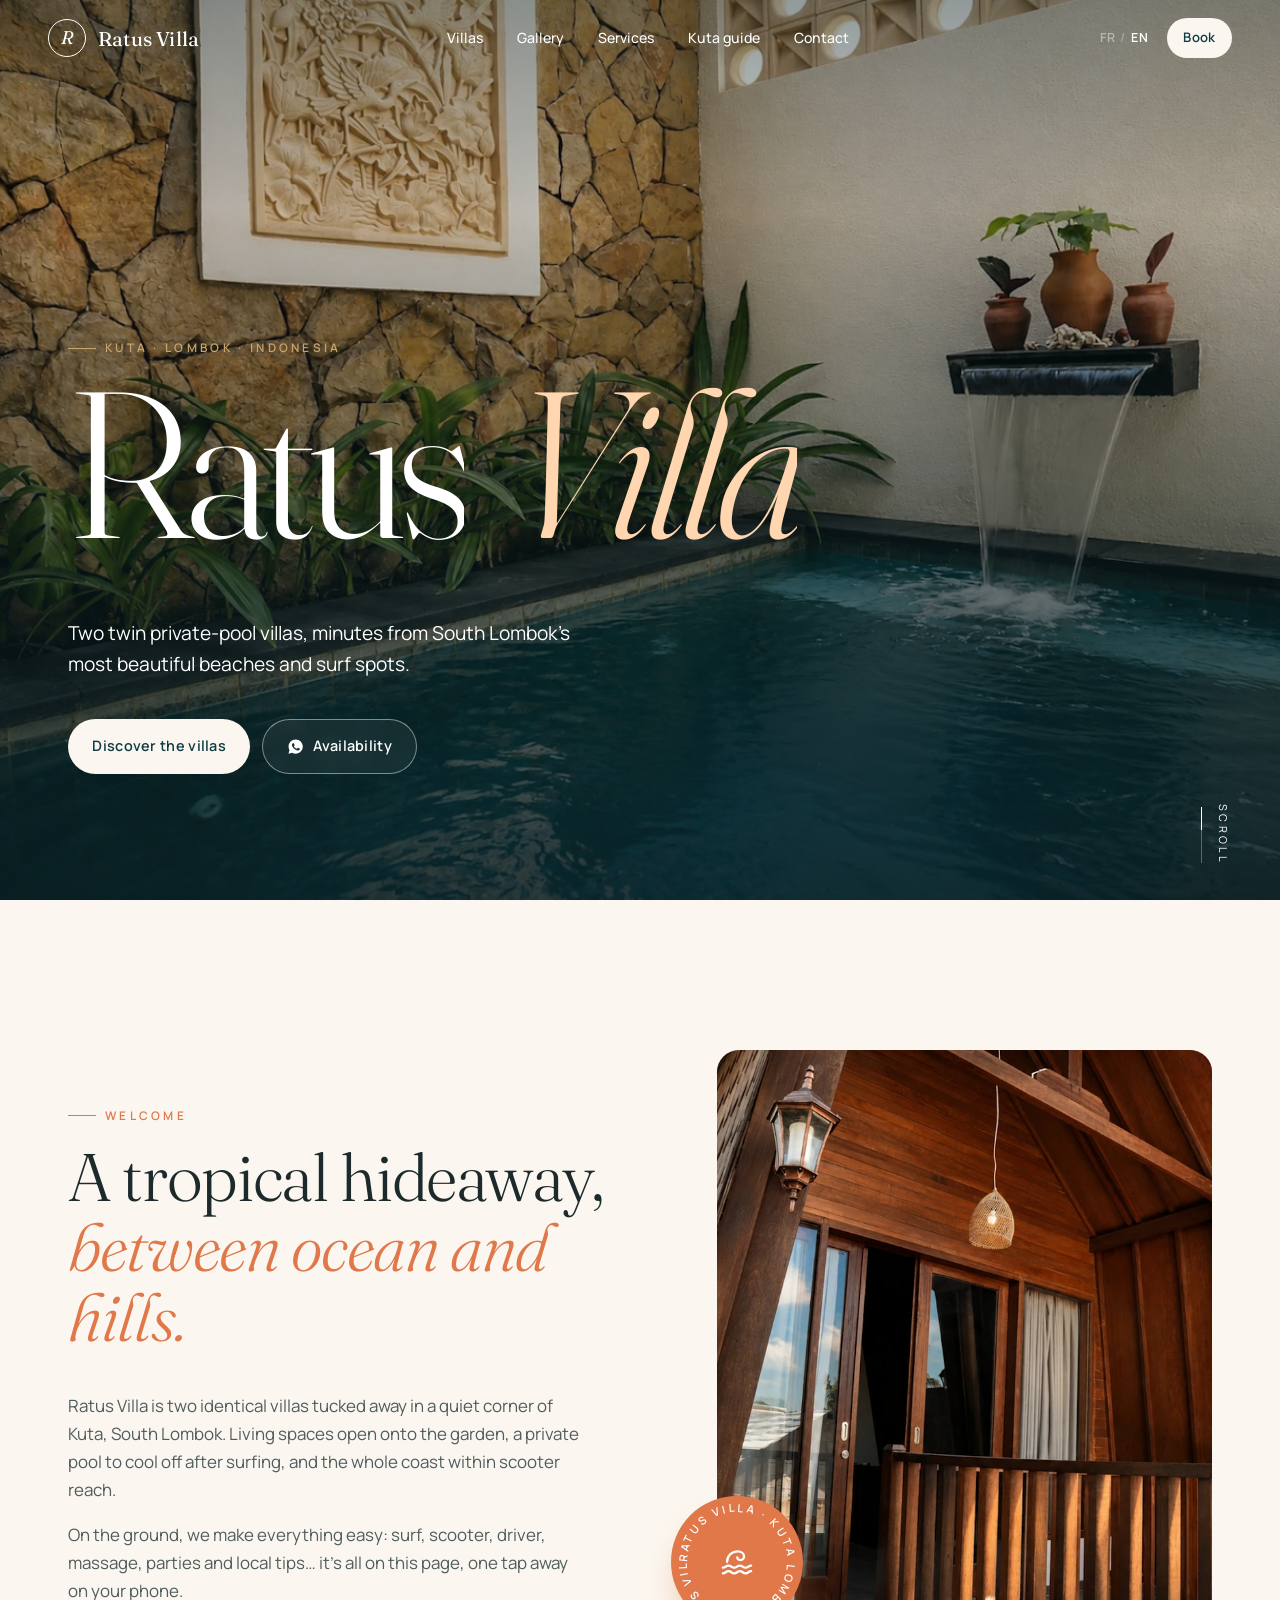
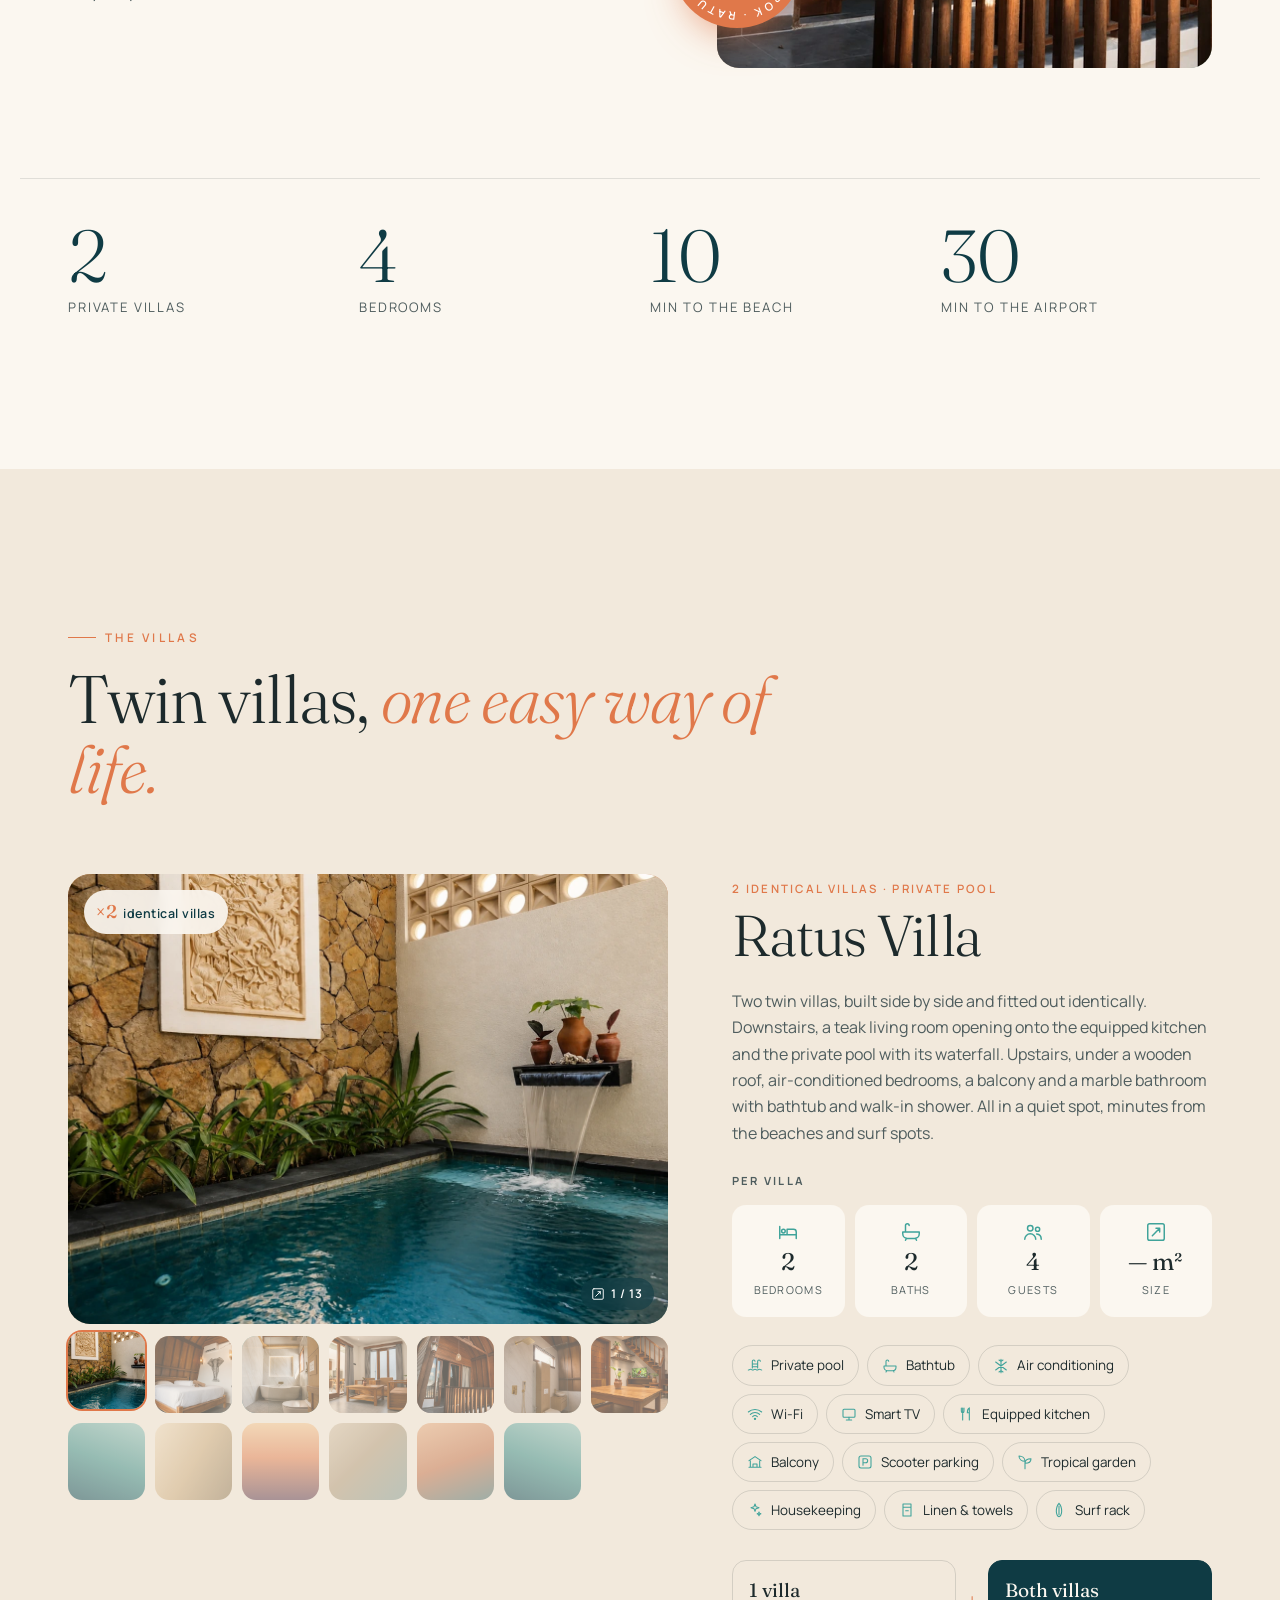
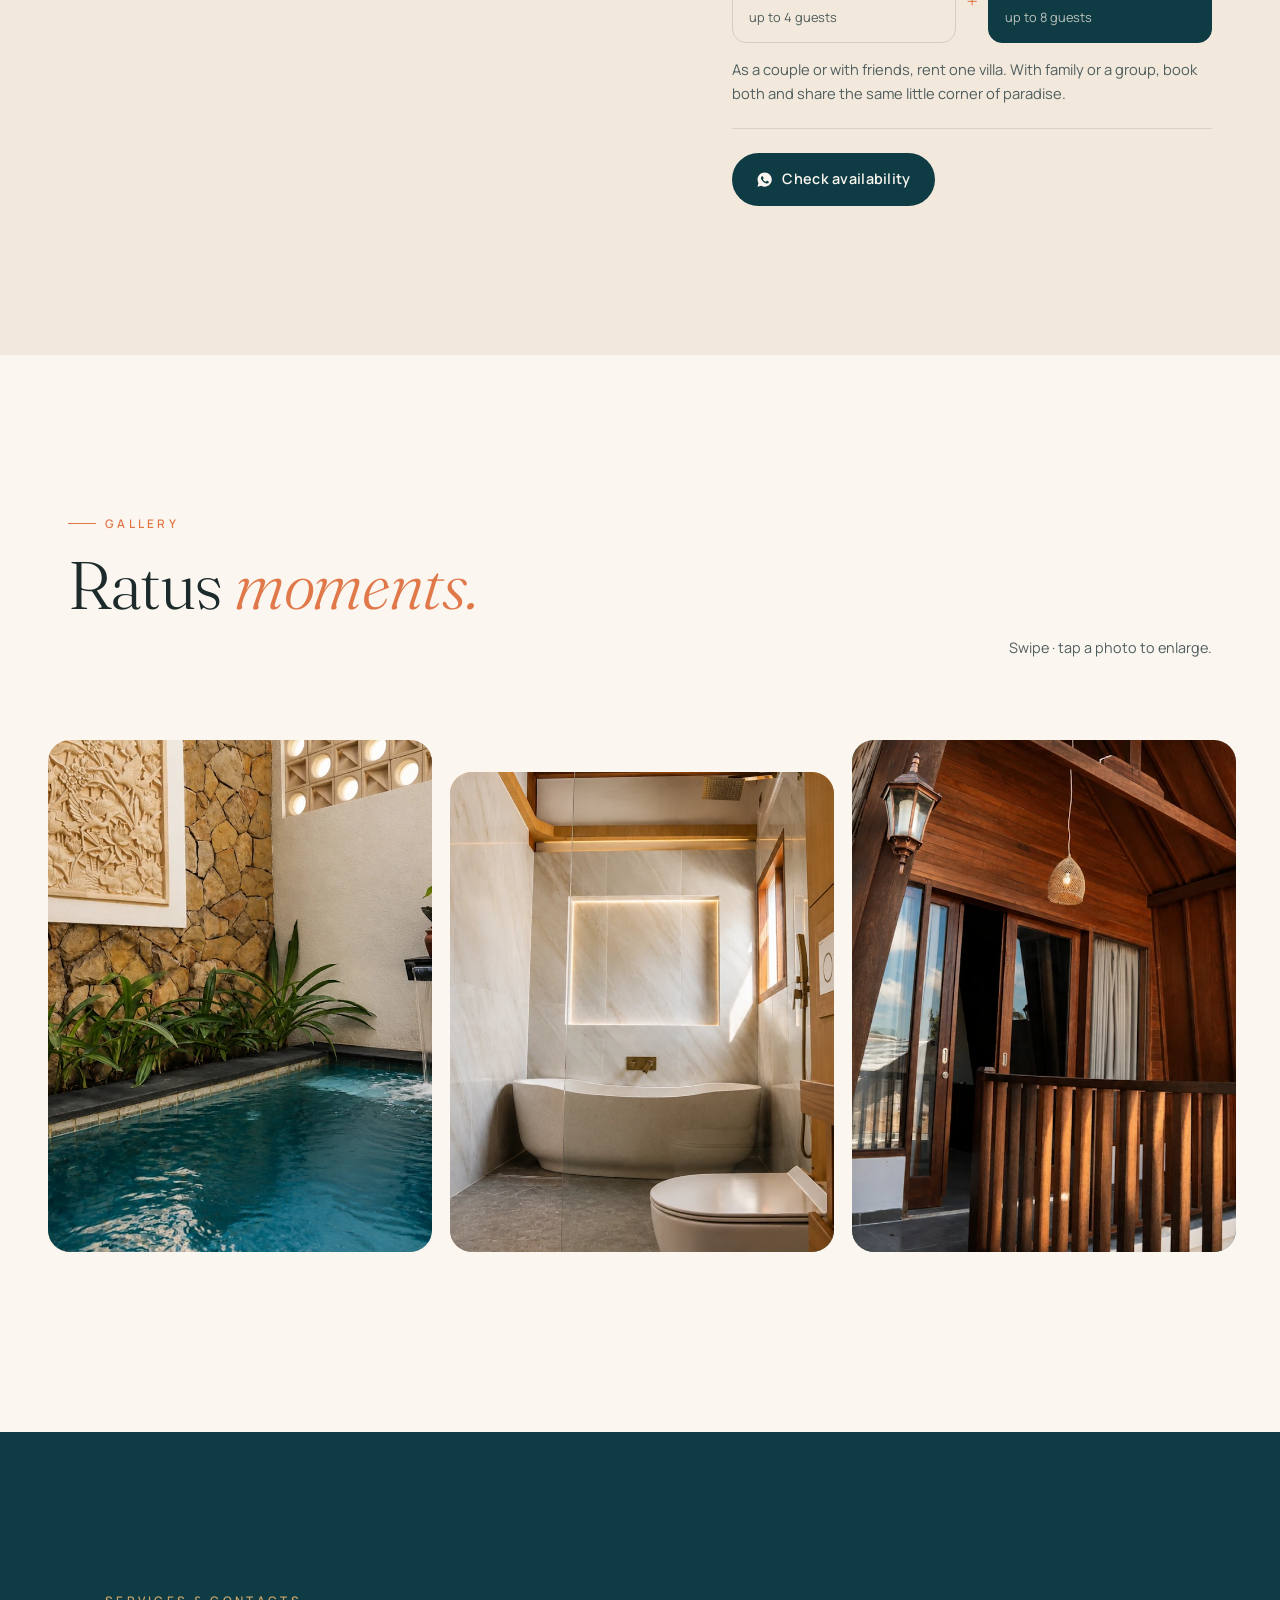
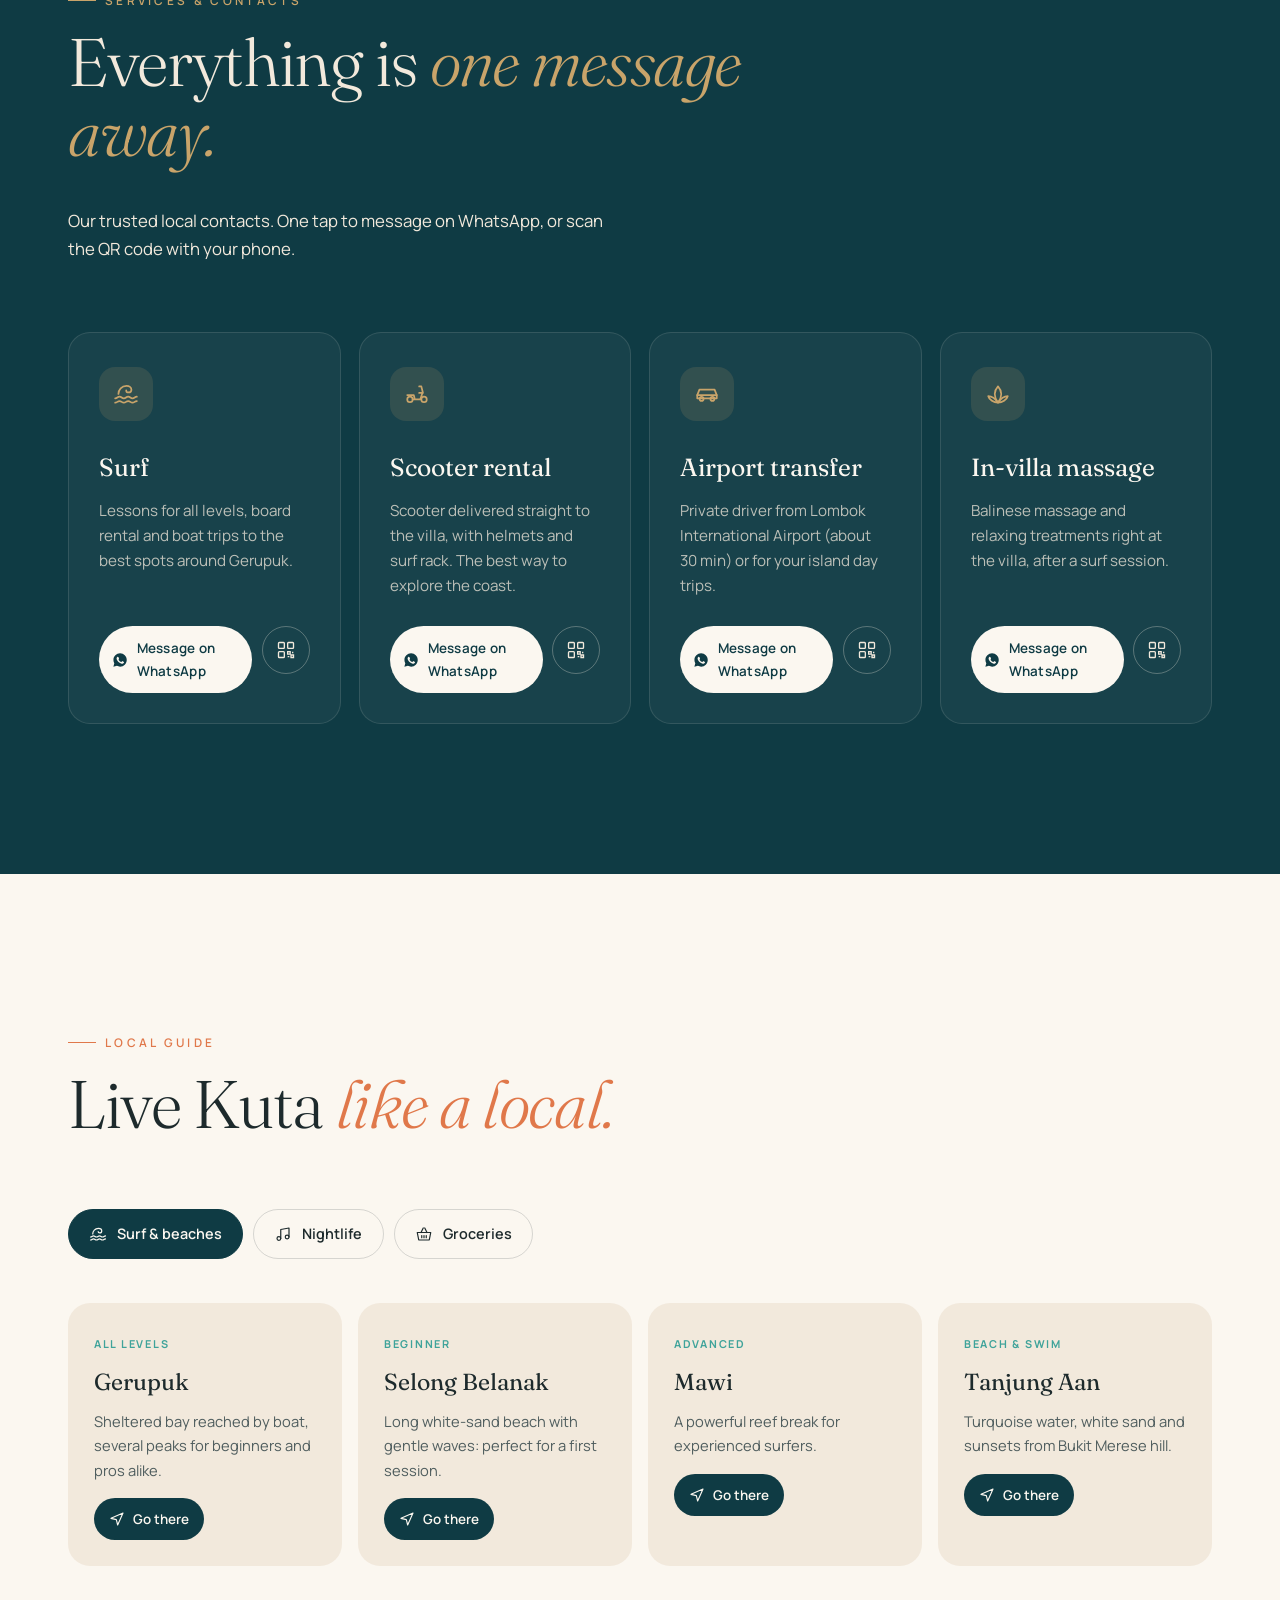
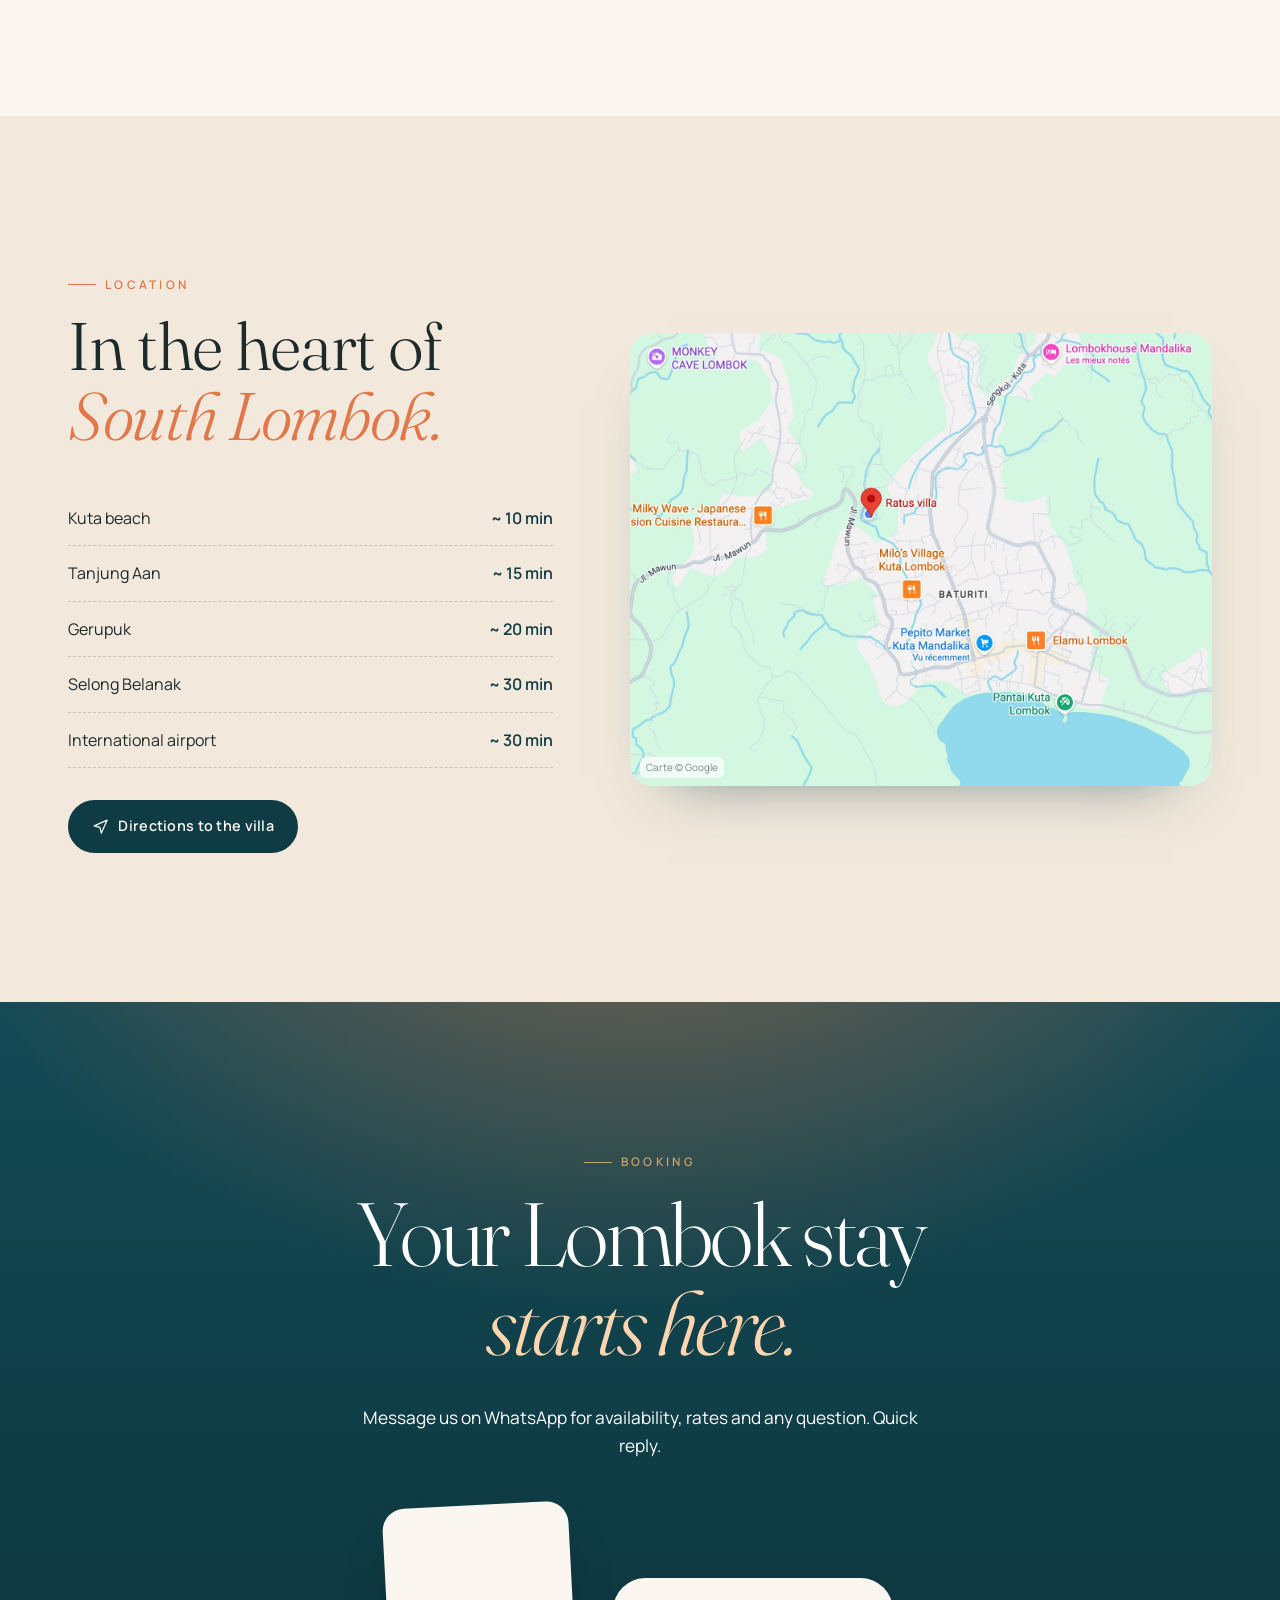
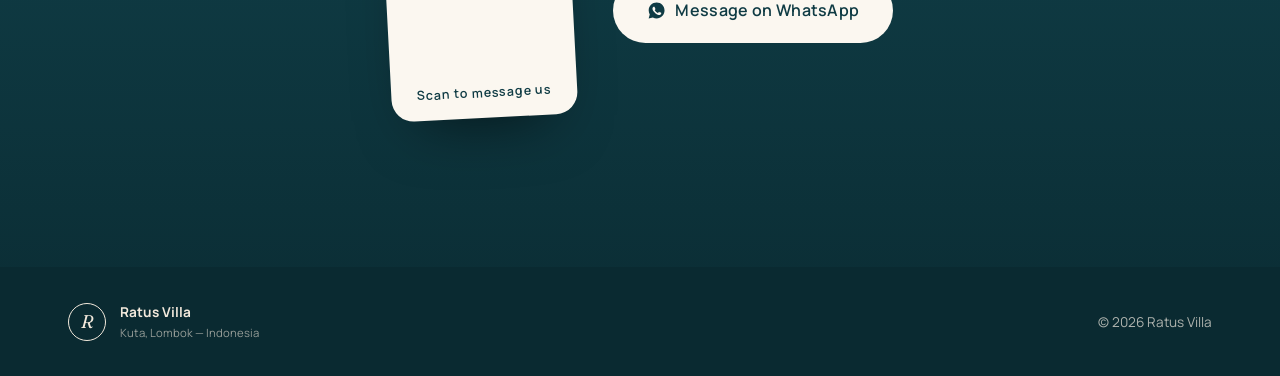
==== commit 80064d8b: "Use the provided Google Maps image as the access map Shows the owner's map screenshot as-is (clickab" ====
--- a/index.html
+++ b/index.html
@@ -210,11 +210,10 @@
         </div>
         <div class="map reveal reveal--zoom" data-delay="1">
           <a class="map__plan js-directions" href="#" target="_blank" rel="noopener" aria-label="Itinéraire vers Ratus Villa">
-            <img src="assets/villa/plan-acces.webp" alt="Plan d'accès : Ratus Villa, Jl. Mawun, au nord de la plage de Kuta" width="920" height="793" loading="lazy">
+            <img src="assets/villa/plan-acces.webp" alt="Plan d'accès : Ratus Villa sur Jl. Mawun, près de Pepito Market et de la plage de Kuta" width="1448" height="1126" loading="lazy">
             <small class="map__credit">Carte © Google</small>
           </a>
           <iframe id="mapFrame" class="map__frame" title="Ratus Villa sur Google Maps" allowfullscreen loading="lazy" referrerpolicy="strict-origin-when-cross-origin"></iframe>
-          <a class="map__cta js-directions" href="#" target="_blank" rel="noopener"><svg class="ico"><use href="#i-route"/></svg><span data-i18n="location.open">Voir l'itinéraire</span></a>
         </div>
       </div>
     </section>
--- a/css/style.css
+++ b/css/style.css
@@ -747,3 +747,10 @@
 .map .map__frame { position: absolute; inset: 0; width: 100%; height: 100%; border: 0; z-index: 1; }
 .map__cta { z-index: 2; }
 @media (max-width: 860px) { .map { aspect-ratio: 1 / 1 !important; } }
+
+/* Plan d'accès fourni (image non recadrée) */
+.map, .map { aspect-ratio: 1448 / 1126 !important; }
+@media (max-width: 860px) { .map { aspect-ratio: 1448 / 1126 !important; } }
+.map__plan img { object-fit: contain; }
+.map .map__credit { top: auto; right: auto; left: 10px; bottom: 8px; }
+[hidden] { display: none !important; }
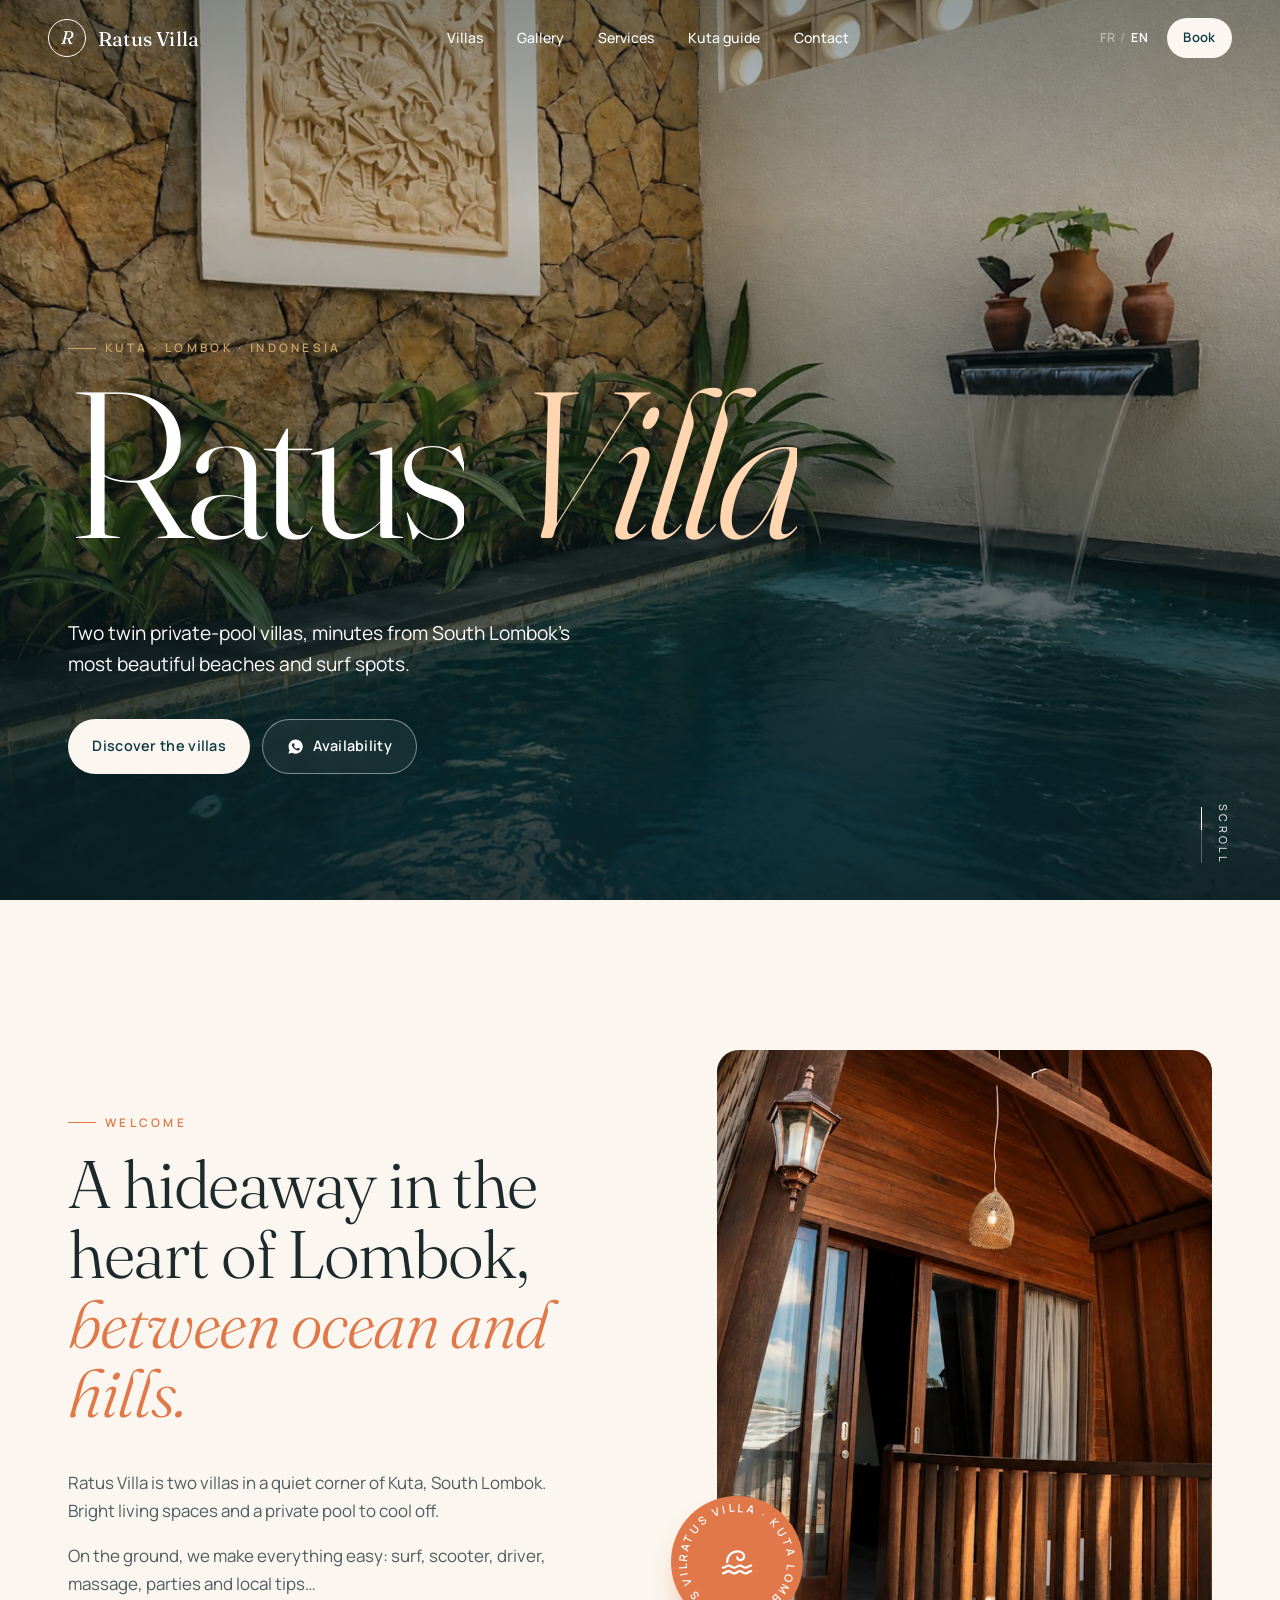
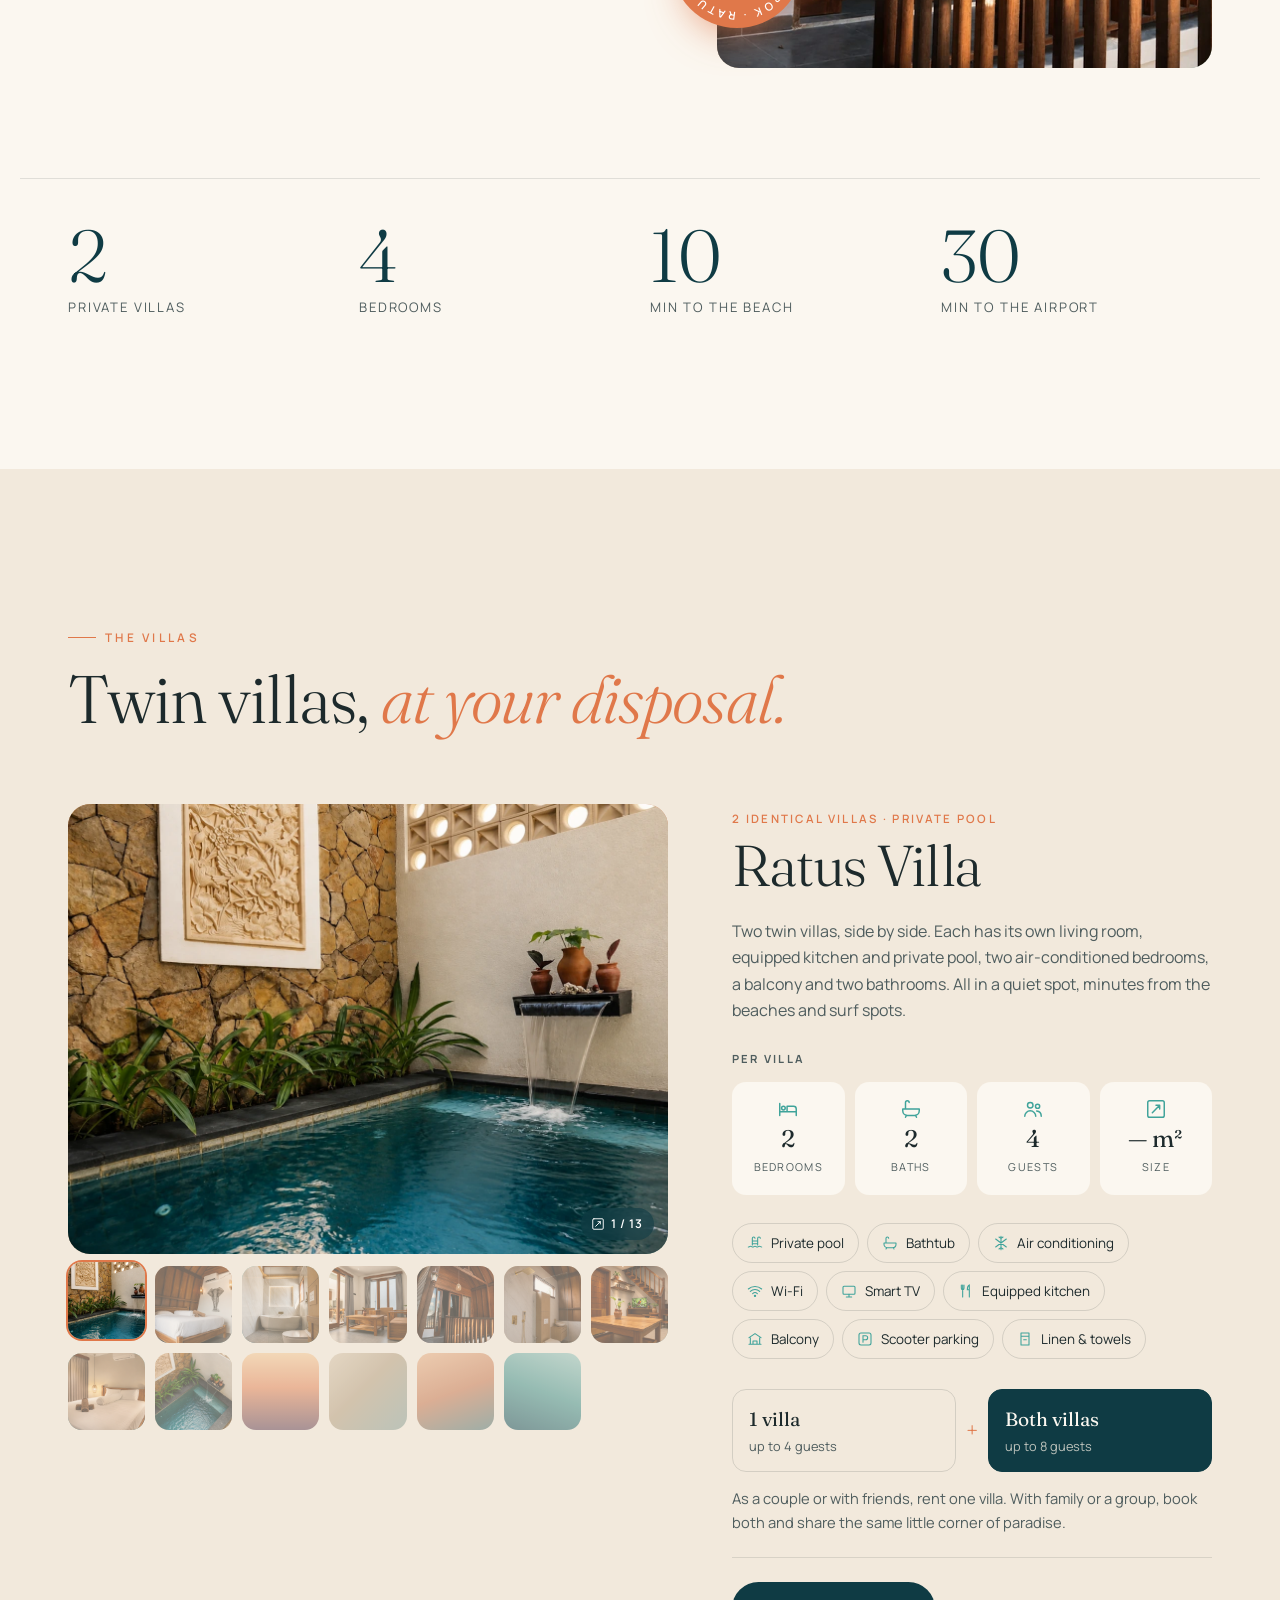
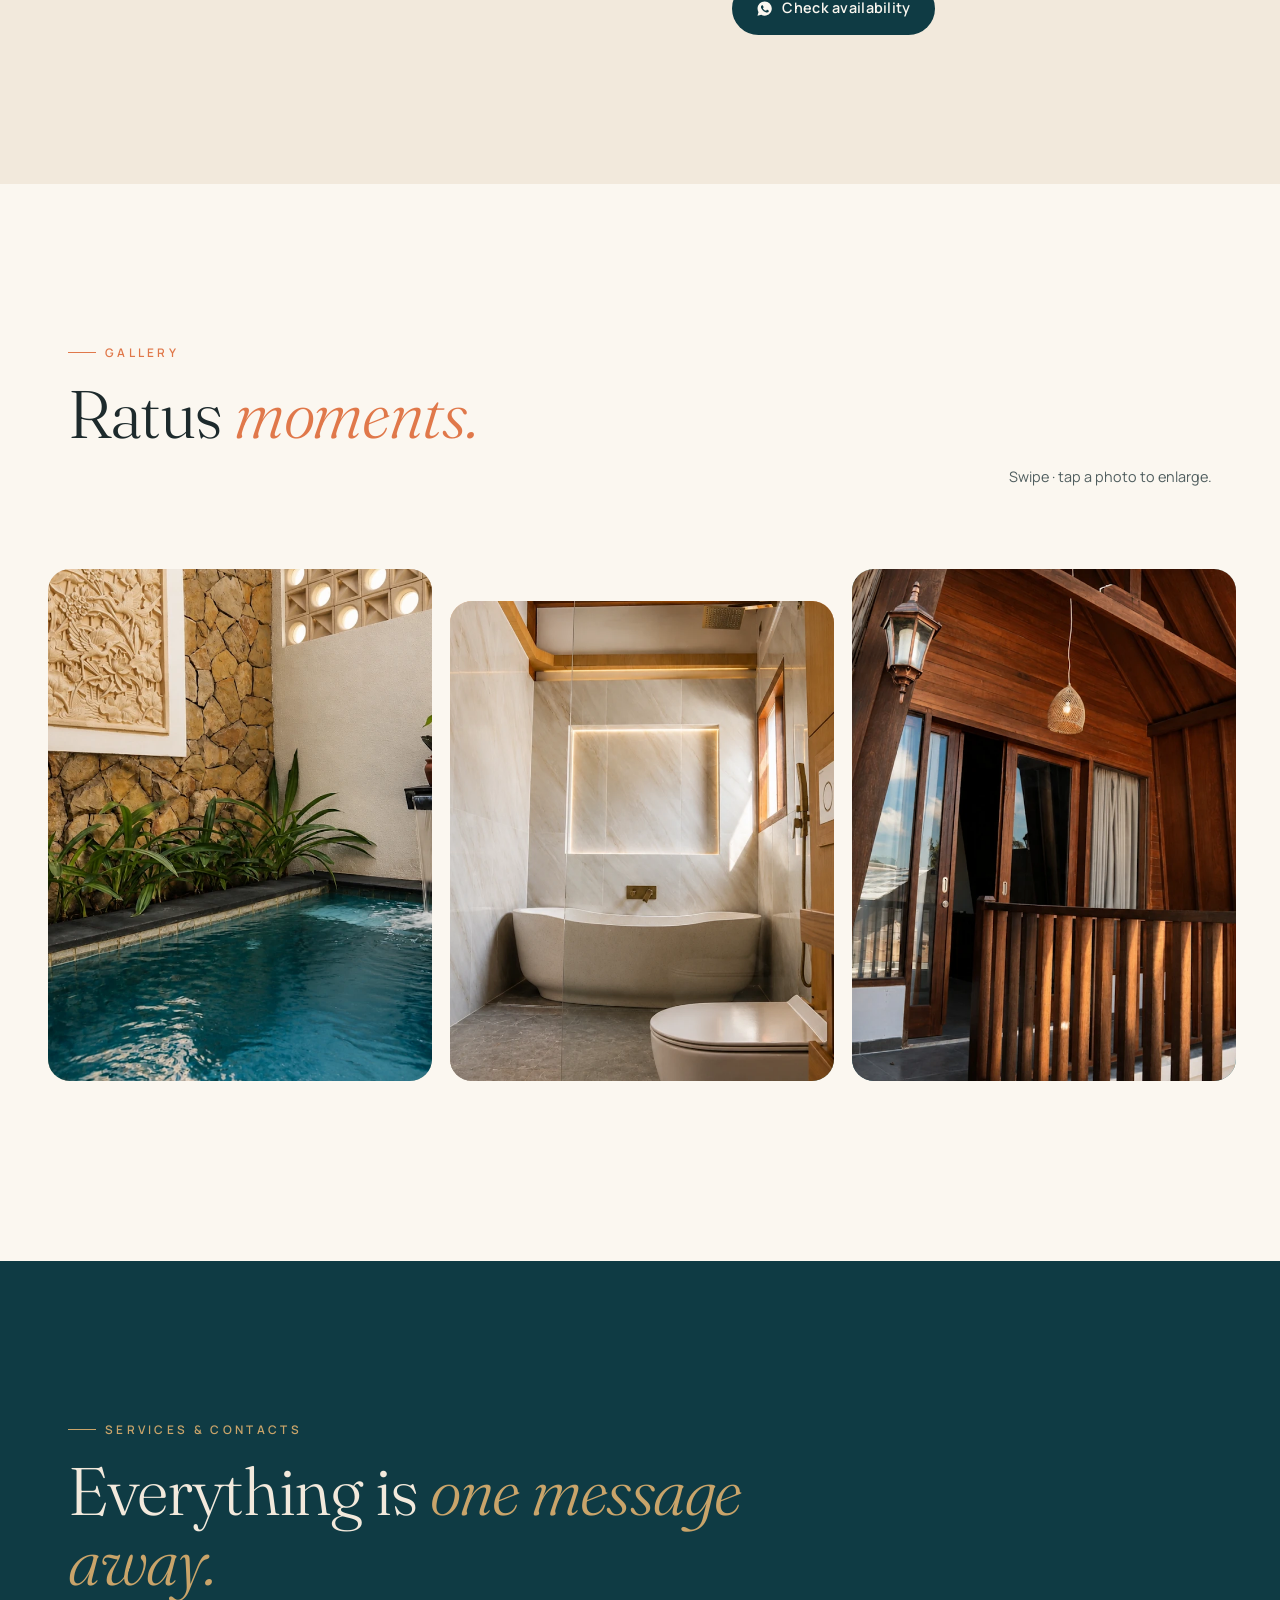
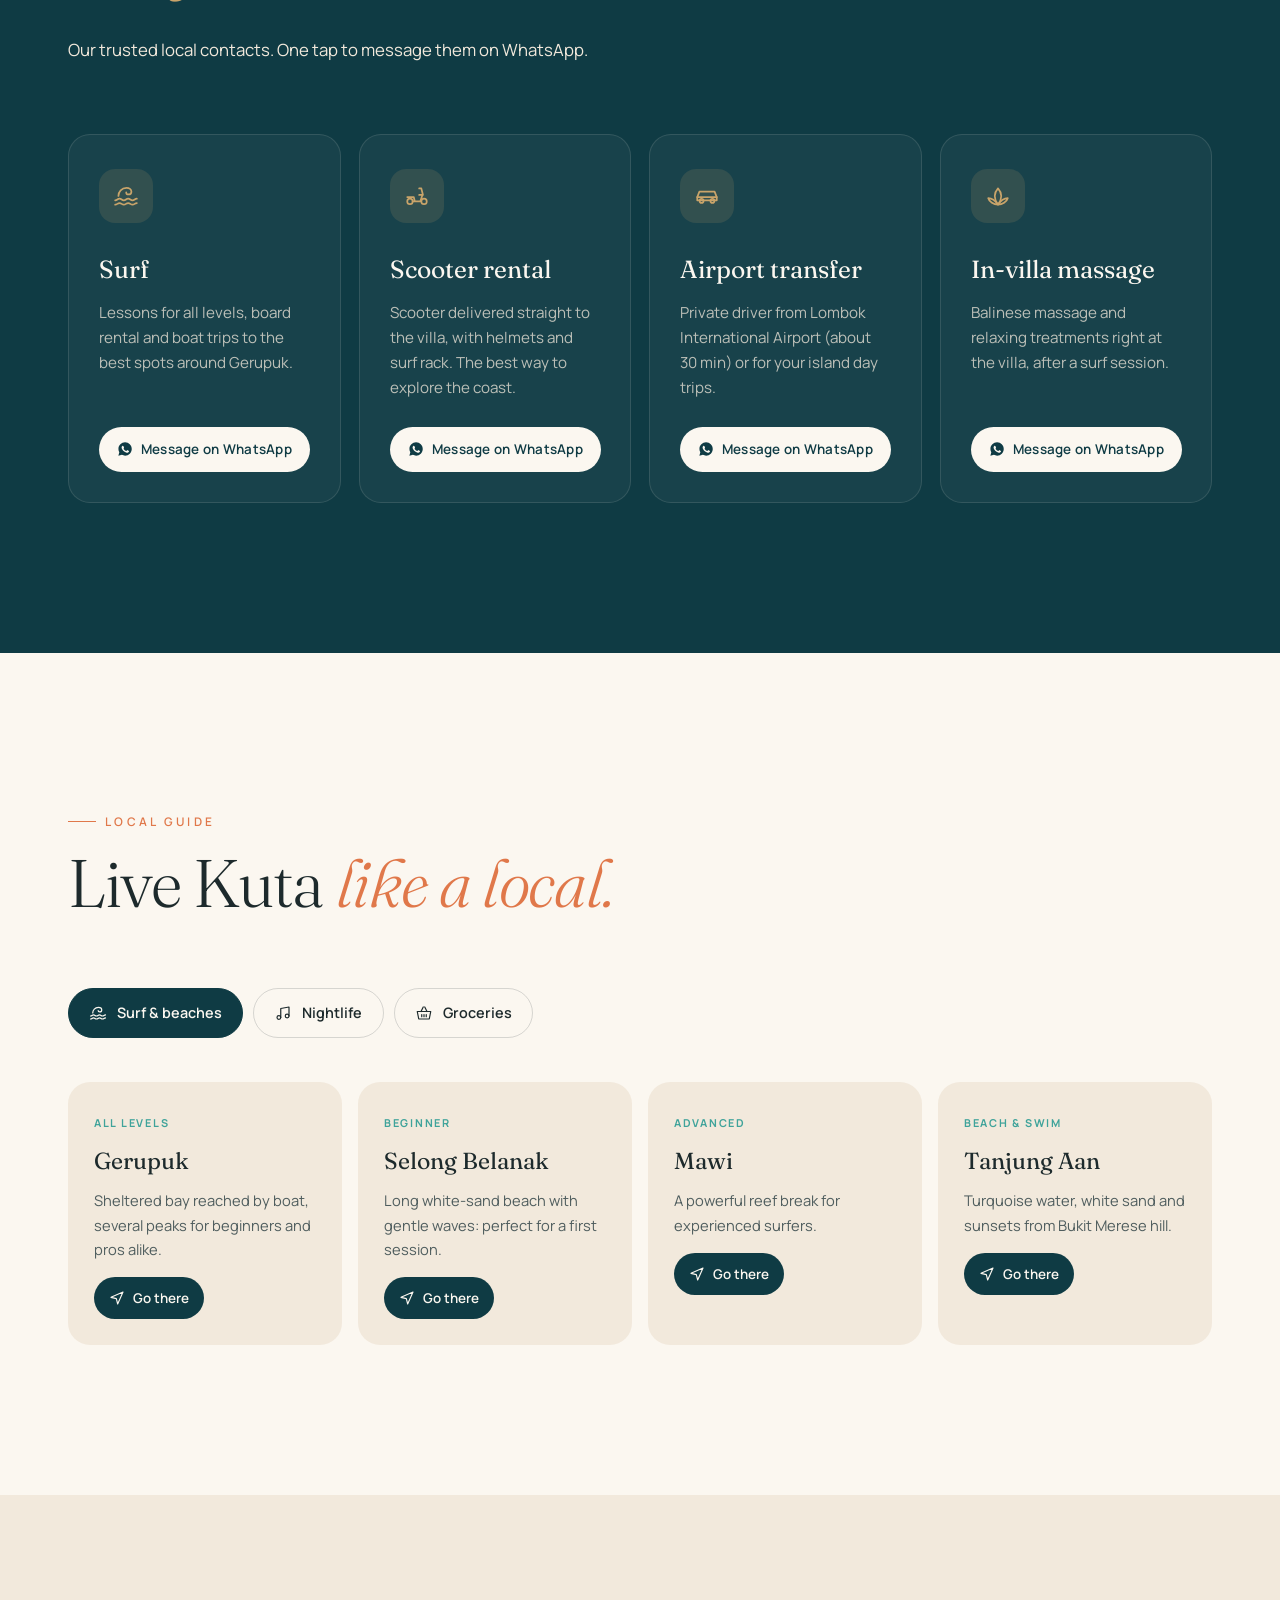
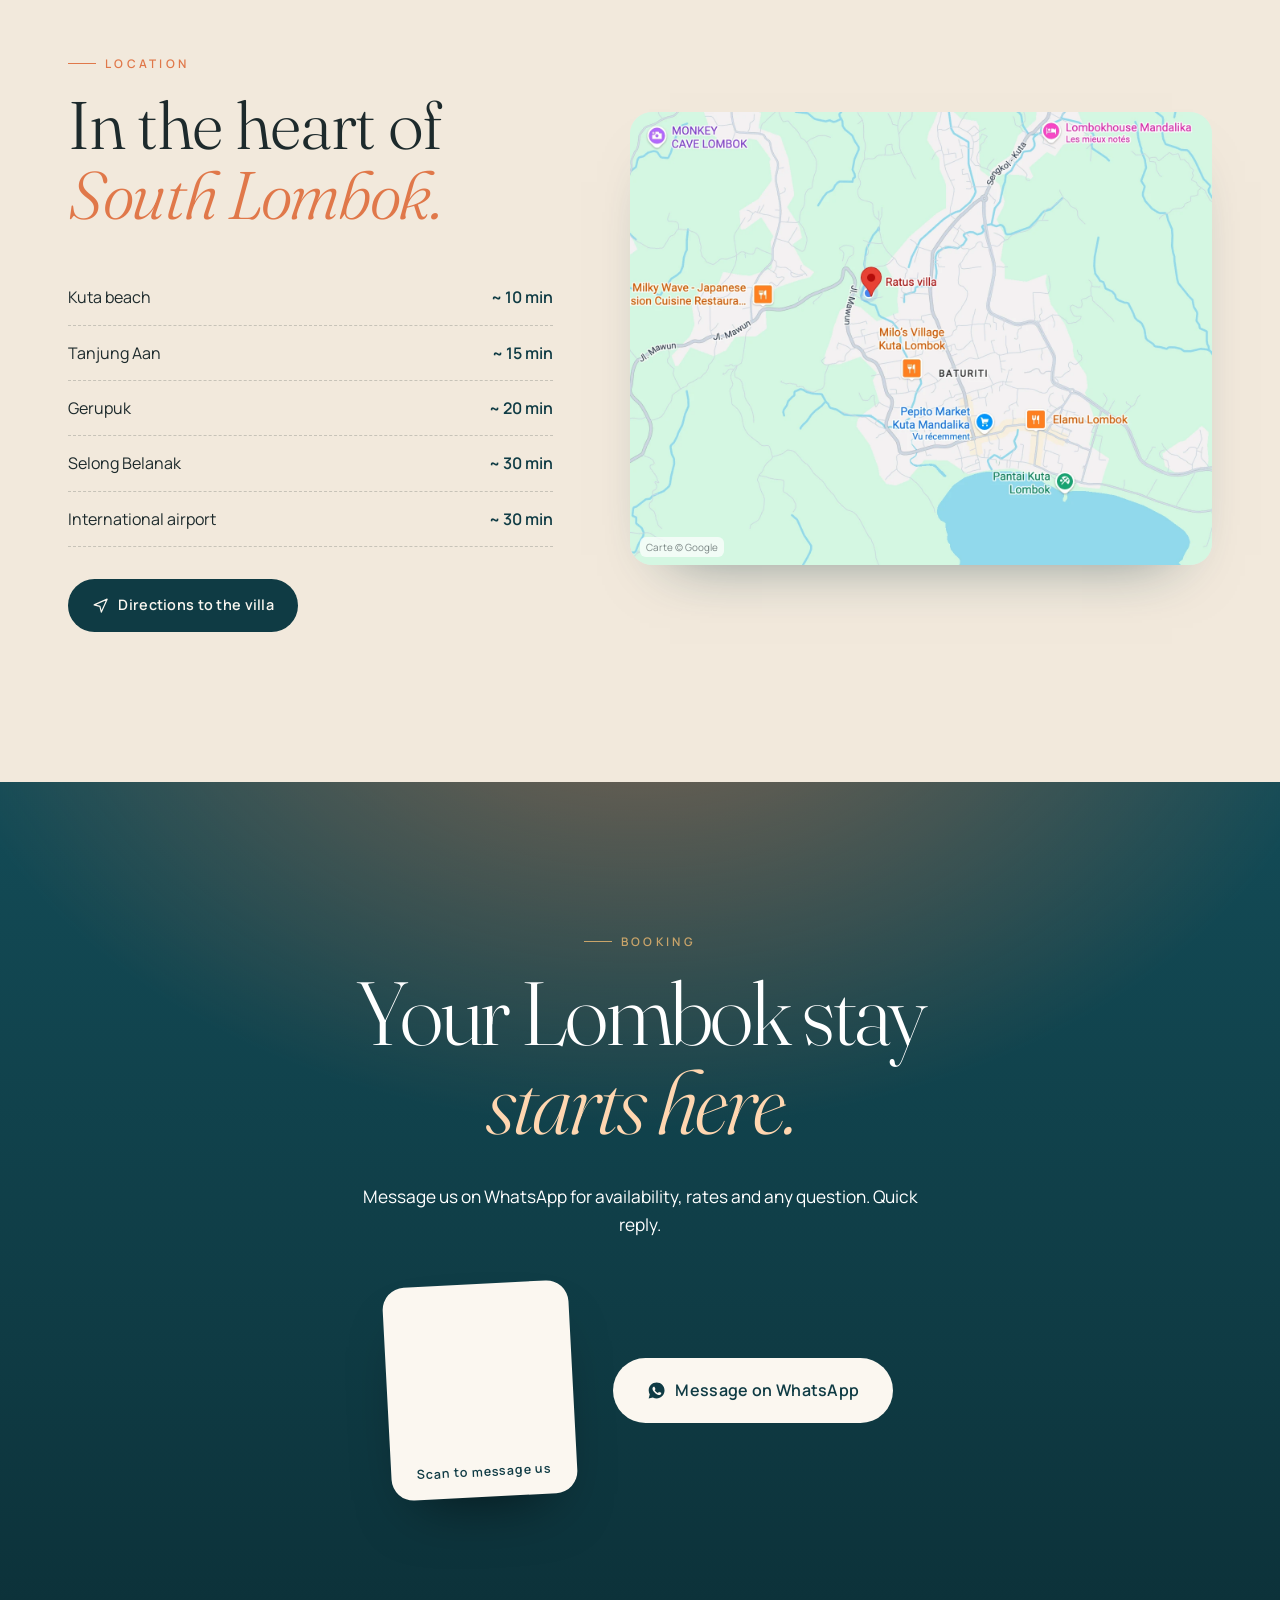
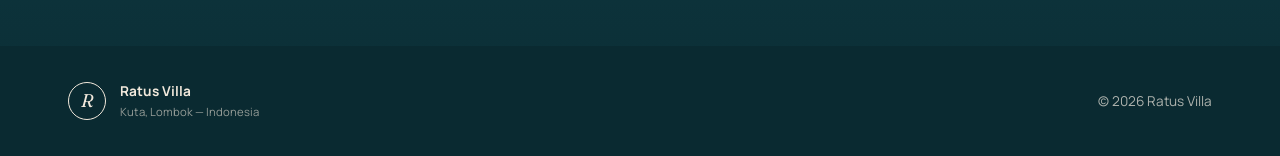
==== commit dedbea33: "New intro and villa headline; remove x2 badge, surf rack and service QR codes Co-Authored-By: Claude" ====
--- a/index.html
+++ b/index.html
@@ -99,9 +99,9 @@
       <div class="container intro__grid">
         <div class="intro__text">
           <p class="eyebrow reveal" data-i18n="intro.eyebrow">Bienvenue</p>
-          <h2 class="h2 reveal" data-delay="1" data-i18n-html="intro.title">Un refuge tropical,<br><em>entre océan et collines.</em></h2>
-          <p class="reveal" data-delay="2" data-i18n="intro.p1">Ratus Villa, ce sont deux villas indépendantes réunies dans un coin calme de Kuta, au sud de Lombok. Des espaces ouverts, une piscine pour se rafraîchir après le surf, et toute la région à portée de scooter.</p>
-          <p class="reveal" data-delay="3" data-i18n="intro.p2">On vous accompagne aussi sur place : cours de surf, location de scooter, soirées, bonnes adresses… tout est sur cette page.</p>
+          <h2 class="h2 reveal" data-delay="1" data-i18n-html="intro.title">Un refuge au cœur de Lombok,<br><em>entre océan et collines.</em></h2>
+          <p class="reveal" data-delay="2" data-i18n="intro.p1">Ratus Villa, ce sont deux villas dans un coin calme de Kuta, au sud de Lombok. Des espaces lumineux et une piscine privée pour se rafraîchir.</p>
+          <p class="reveal" data-delay="3" data-i18n="intro.p2">Sur place, on vous facilite tout : surf, scooter, chauffeur, massage, soirées et bonnes adresses…</p>
         </div>
         <div class="intro__media reveal reveal--zoom" data-delay="1">
           <div class="media media--tall" data-src="assets/villa/balcon.webp" data-alt="Balcon en bois de Ratus Villa" data-label="Photo à venir"></div>
@@ -125,7 +125,7 @@
       <div class="container">
         <div class="section__head">
           <p class="eyebrow reveal" data-i18n="villas.eyebrow">Les villas</p>
-          <h2 class="h2 reveal" data-delay="1" data-i18n-html="villas.title">Deux villas jumelles, <em>une même douceur de vivre.</em></h2>
+          <h2 class="h2 reveal" data-delay="1" data-i18n-html="villas.title">Deux villas jumelles, <em>à votre disposition.</em></h2>
         </div>
         <div class="villa-stage" id="villaStage"></div>
       </div>
@@ -151,7 +151,7 @@
         <div class="section__head">
           <p class="eyebrow eyebrow--light reveal" data-i18n="services.eyebrow">Services & contacts</p>
           <h2 class="h2 reveal" data-delay="1" data-i18n-html="services.title">Tout à portée <em>d'un message.</em></h2>
-          <p class="section__lead reveal" data-delay="2" data-i18n="services.lead">Nos contacts de confiance sur place. Un clic pour écrire sur WhatsApp, ou scannez le QR code avec votre téléphone.</p>
+          <p class="section__lead reveal" data-delay="2" data-i18n="services.lead">Nos contacts de confiance sur place. Un clic pour leur écrire sur WhatsApp.</p>
         </div>
         <div class="services__grid" id="servicesGrid"></div>
       </div>
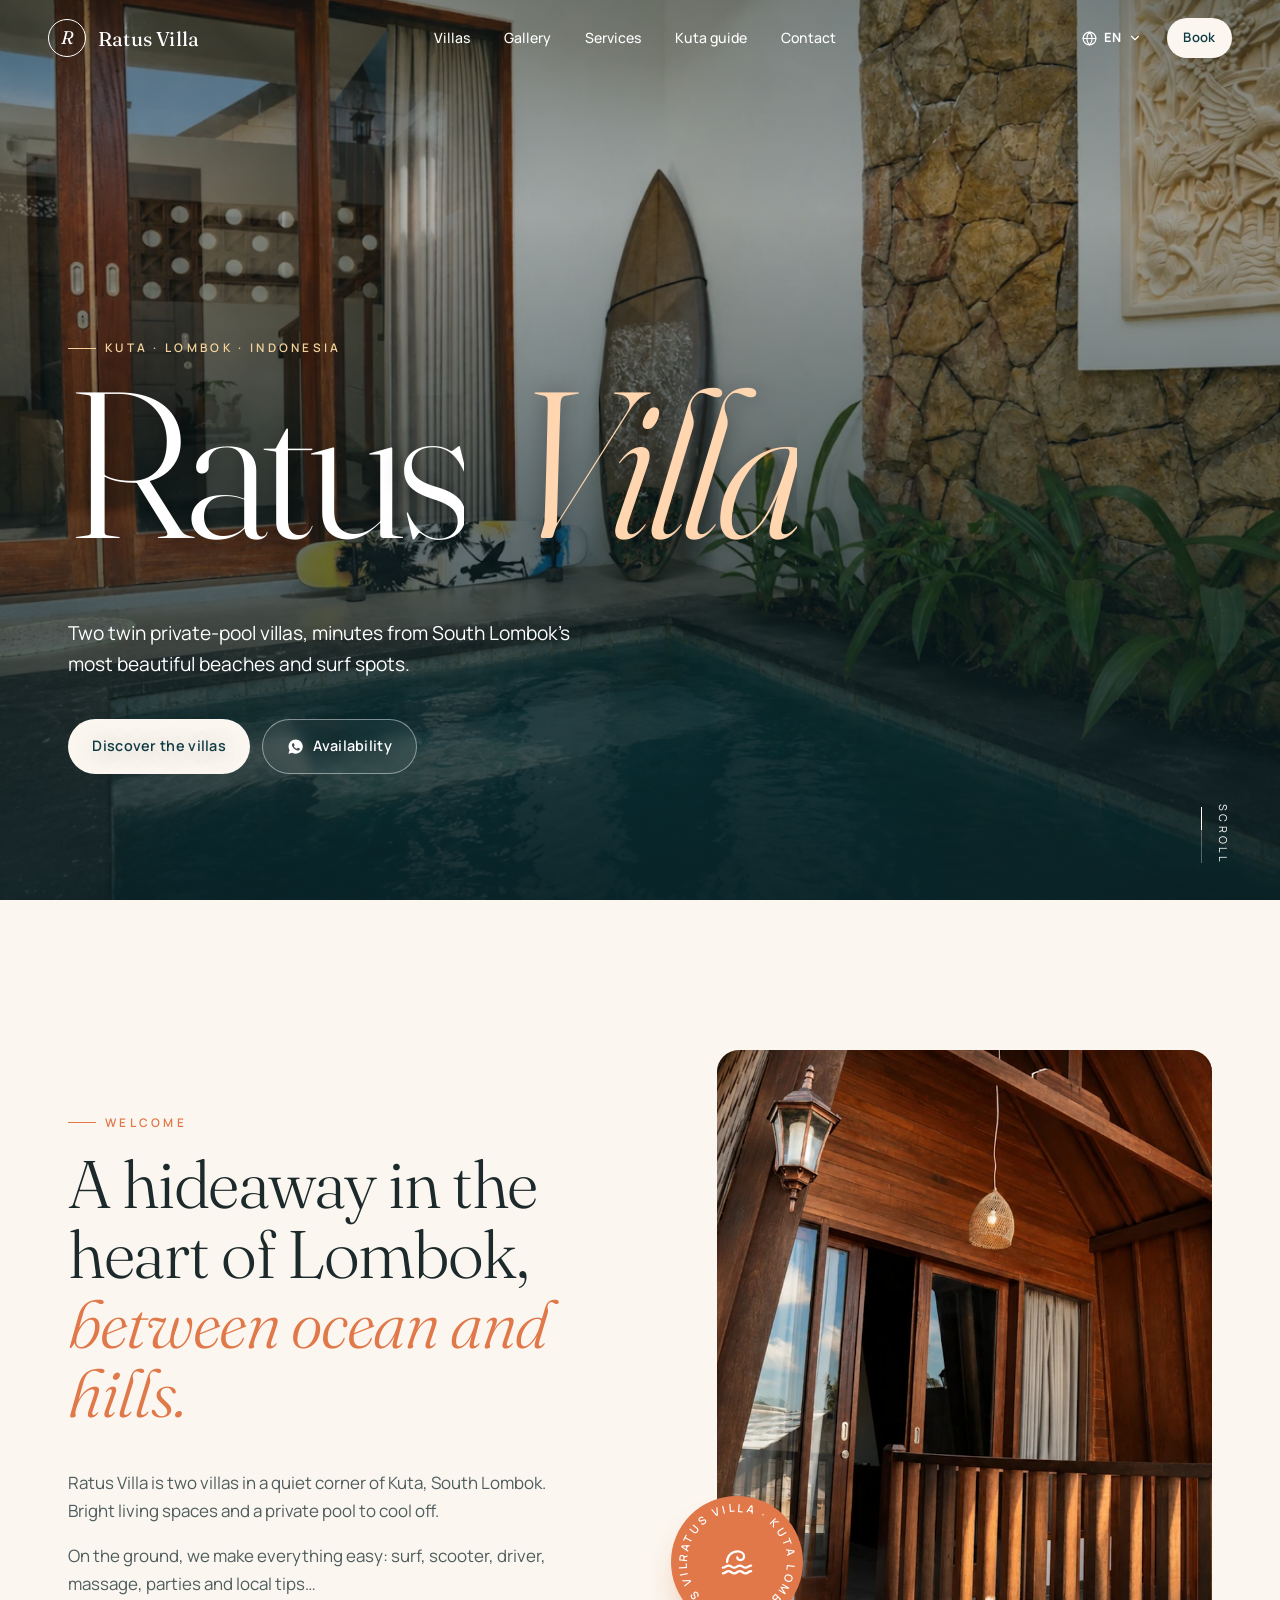
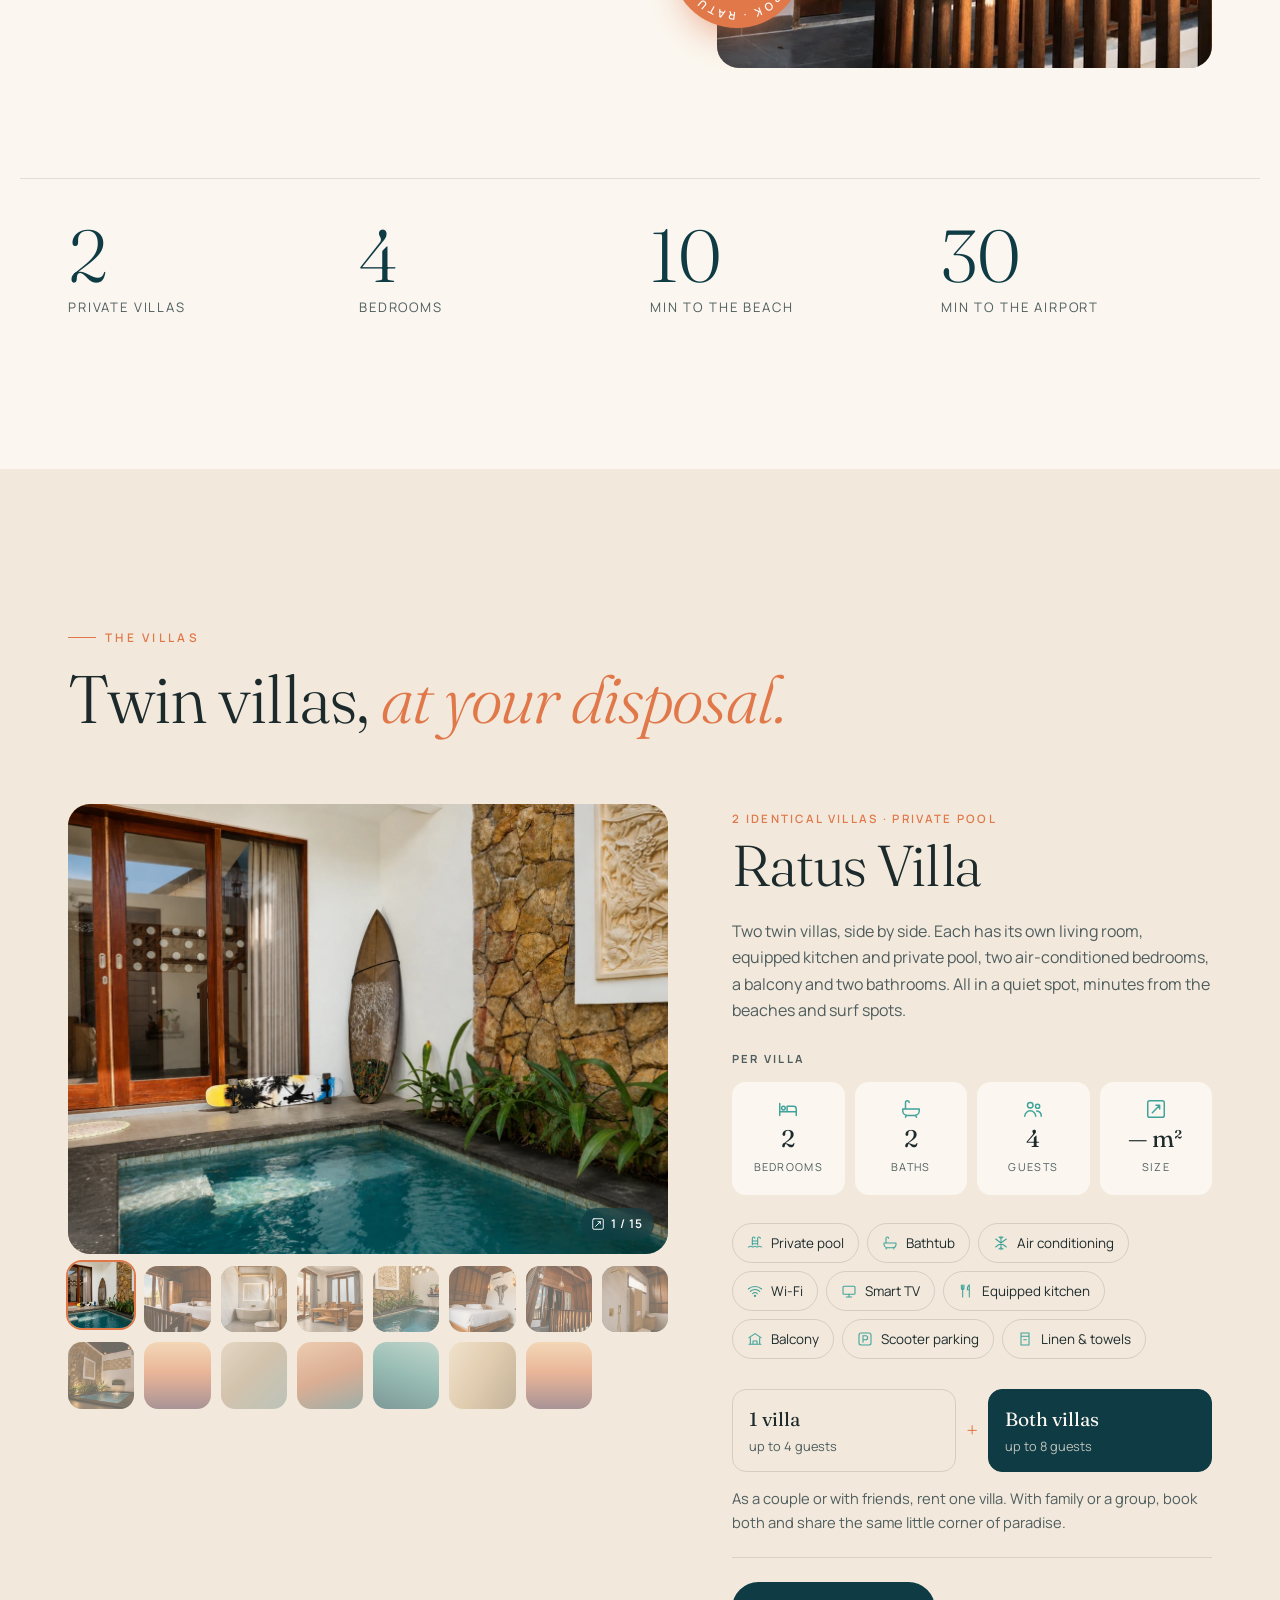
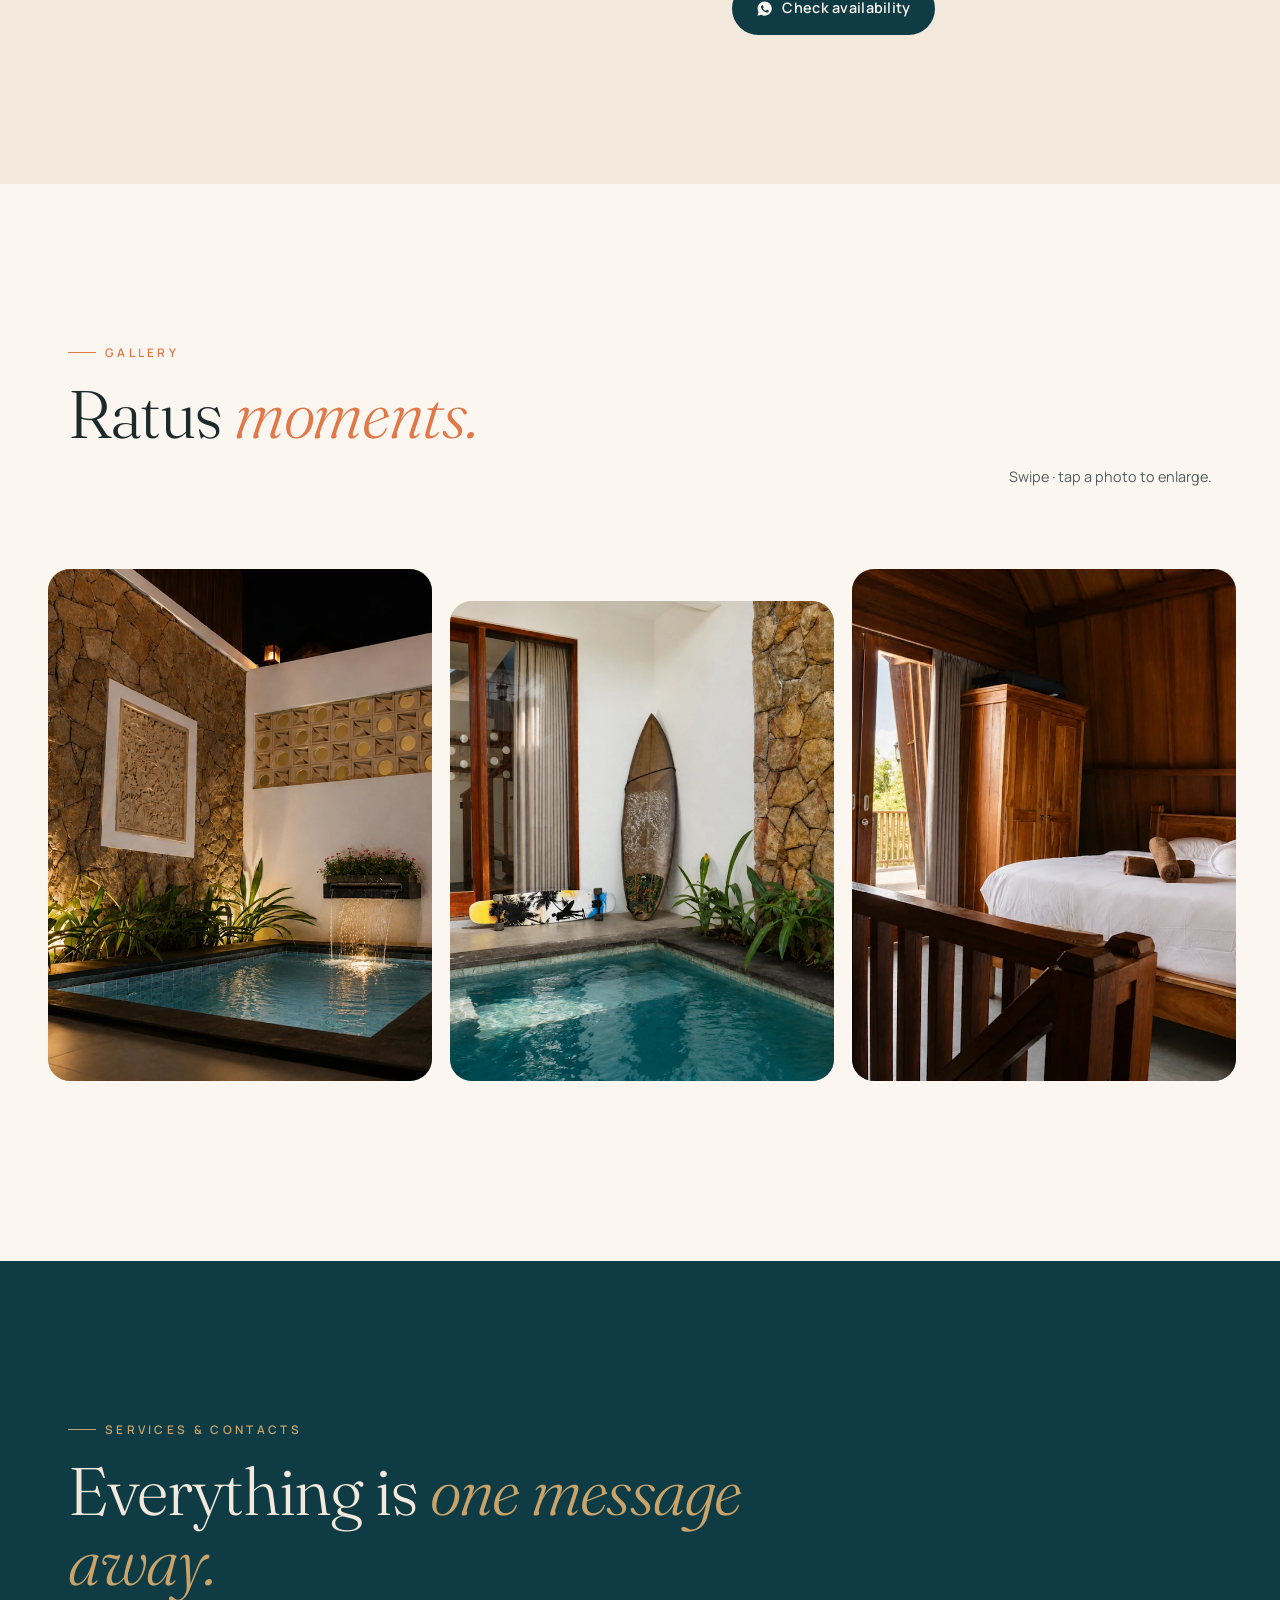
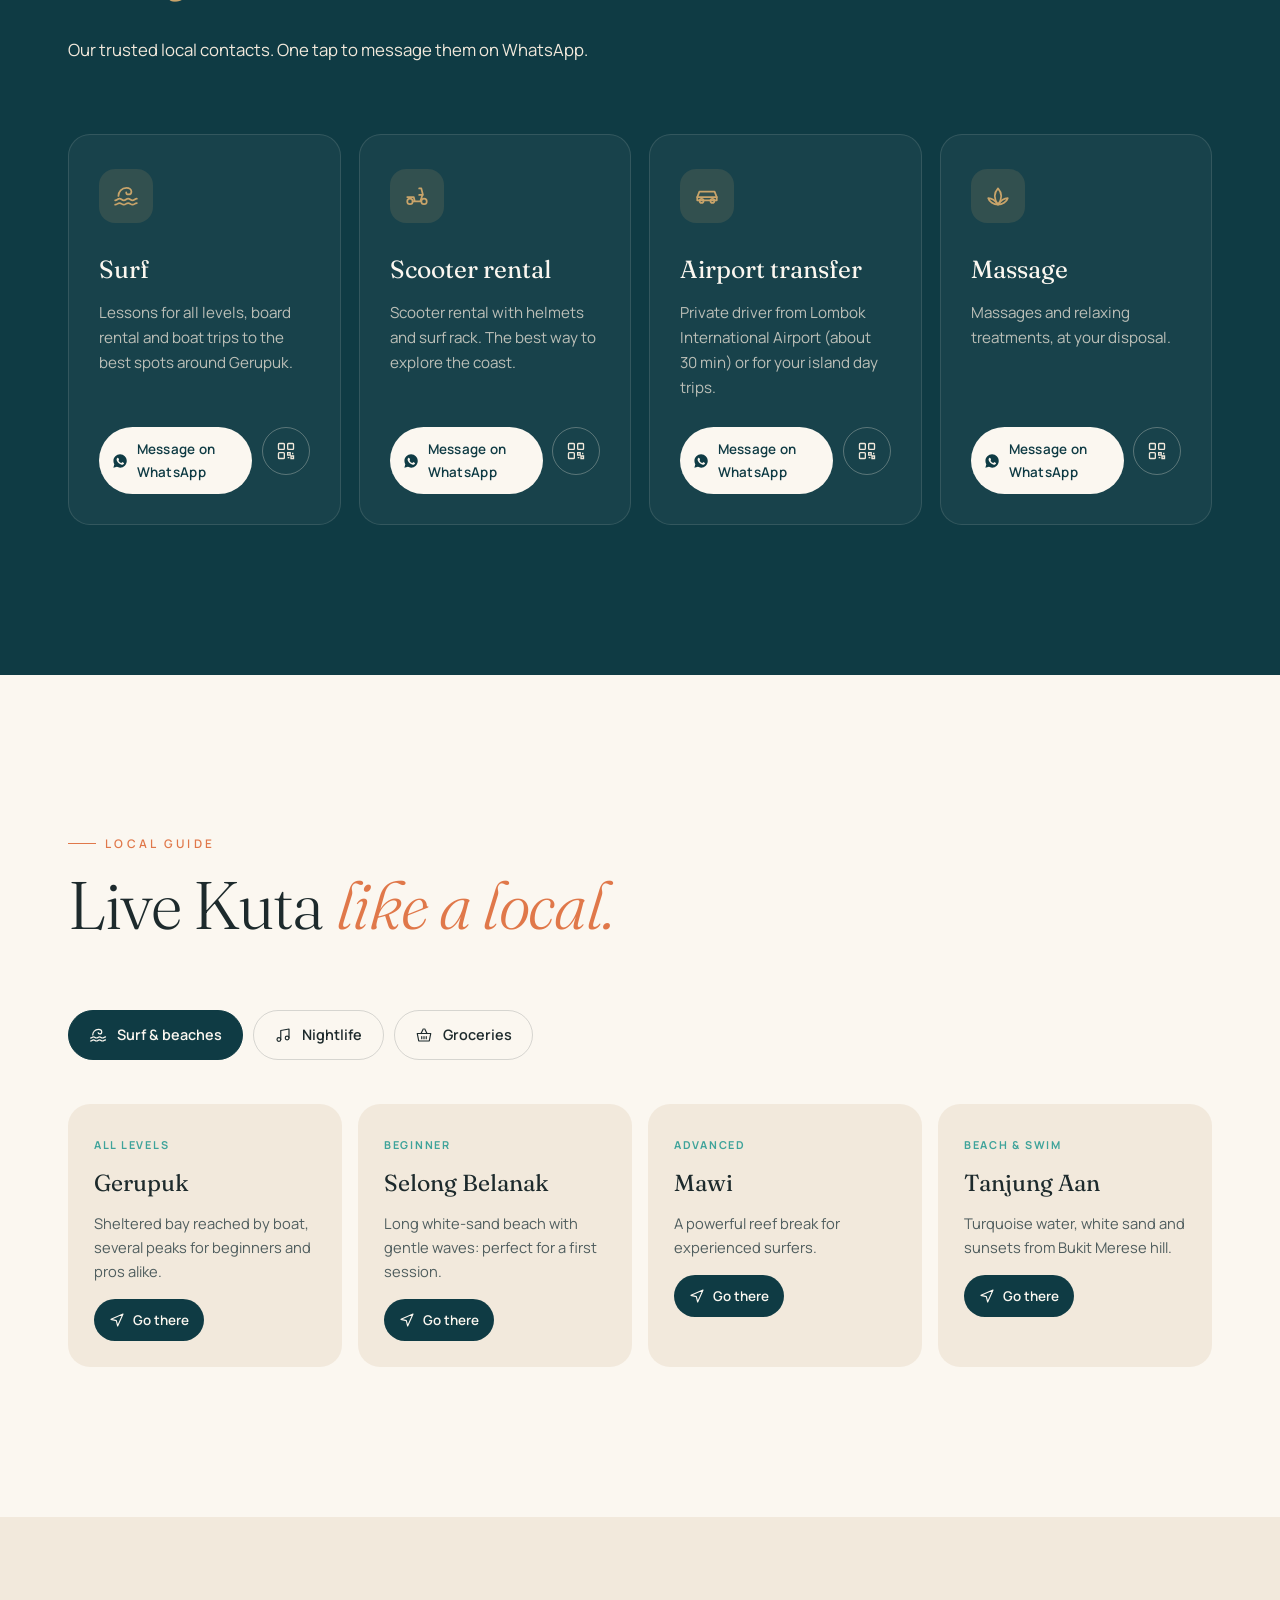
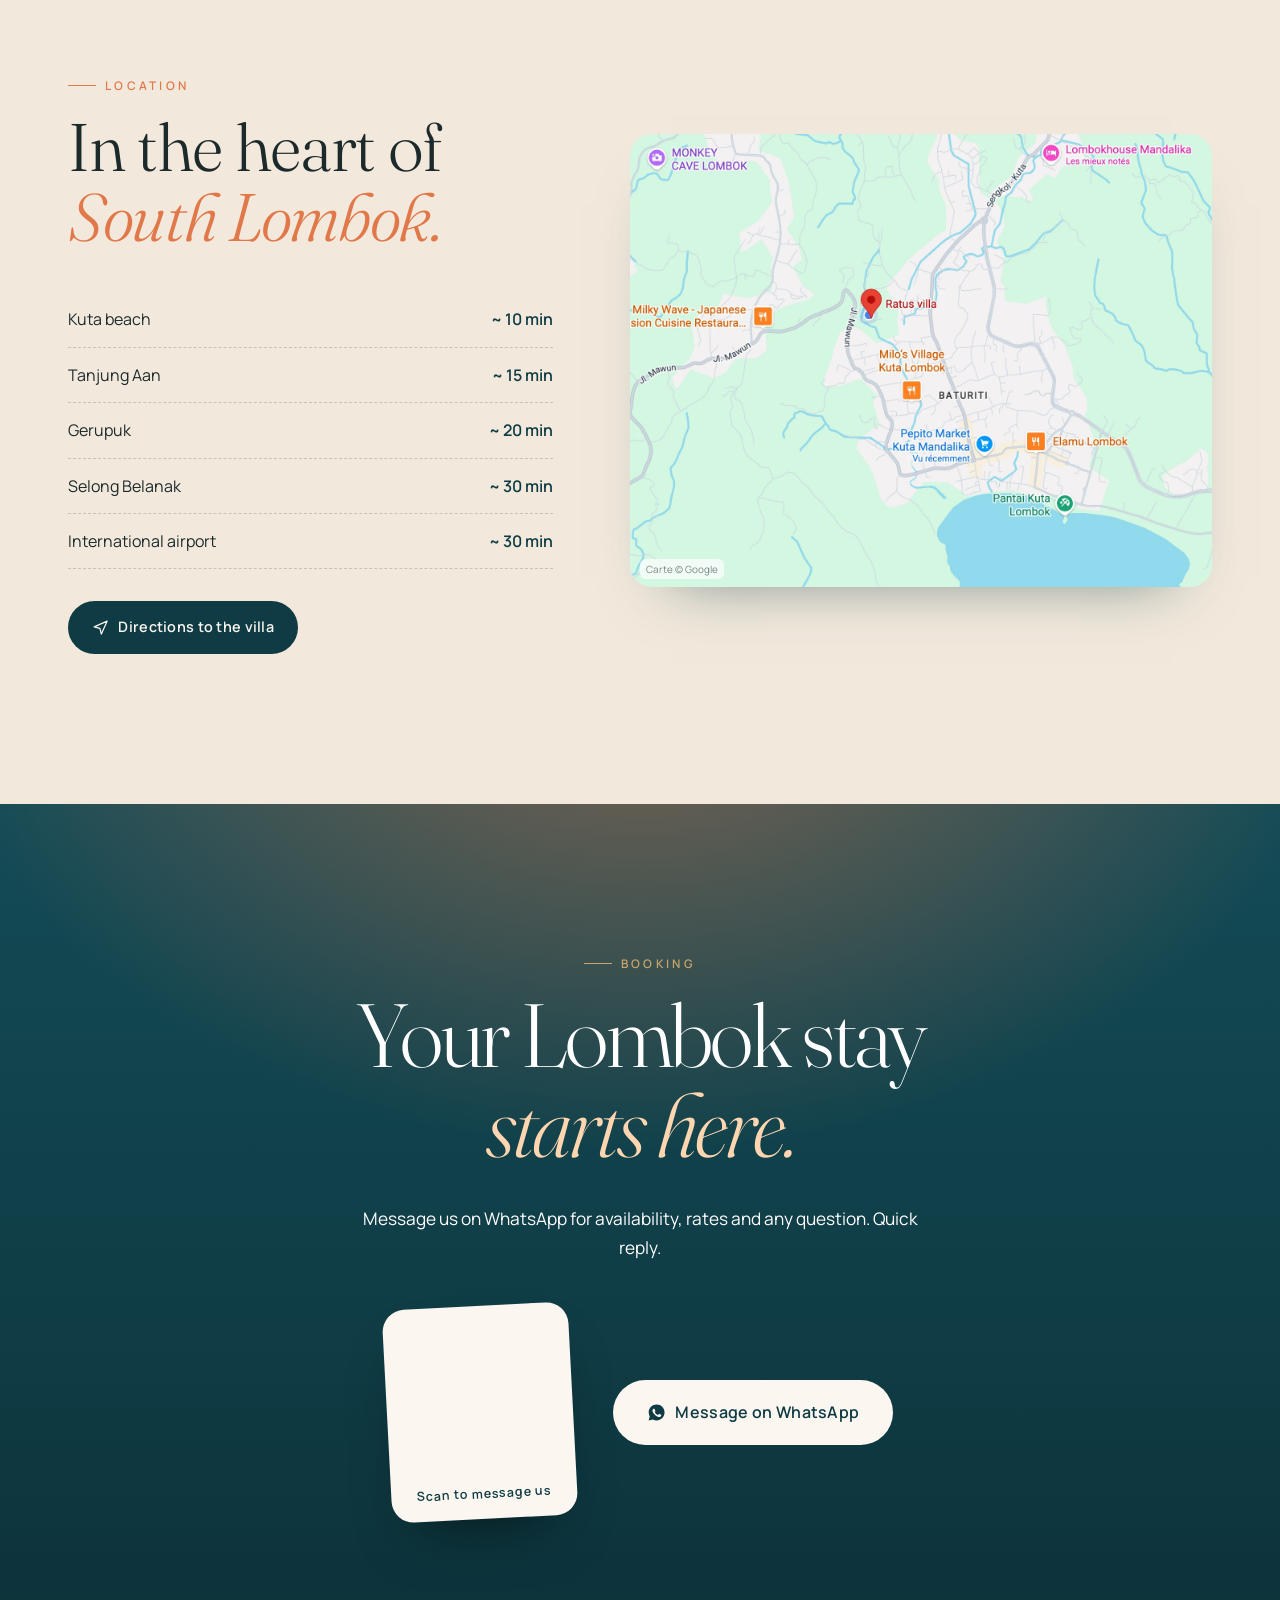
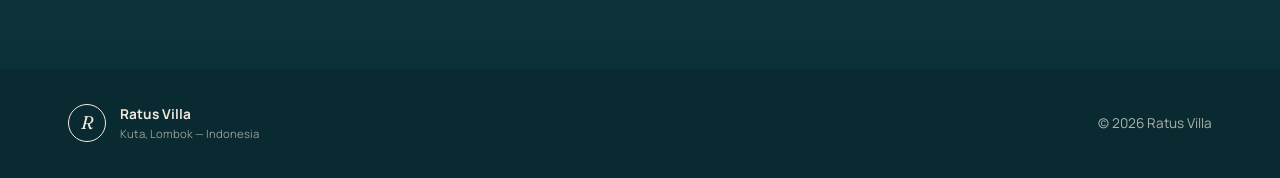
==== commit 228e1d8e: "English by default, add Spanish and Indonesian, restore service QR on desktop - 4-language switcher " ====
--- a/index.html
+++ b/index.html
@@ -1,16 +1,16 @@
 <!doctype html>
-<html lang="fr">
+<html lang="en">
 <head>
   <meta charset="utf-8">
   <meta name="viewport" content="width=device-width, initial-scale=1, viewport-fit=cover">
   <title>Ratus Villa — Kuta, Lombok</title>
-  <meta name="description" content="Ratus Villa : deux villas identiques avec piscine privée à Kuta, Lombok. Surf, plages, soirées, scooter — tout pour un séjour parfait au sud de Lombok.">
+  <meta name="description" content="Ratus Villa: two twin private-pool villas in Kuta, Lombok. Surf, beaches, nightlife and scooter tips for the perfect stay in South Lombok.">
   <meta name="theme-color" content="#0f3b44">
 
   <!-- Partage Facebook / WhatsApp -->
   <meta property="og:type" content="website">
   <meta property="og:title" content="Ratus Villa — Kuta, Lombok">
-  <meta property="og:description" content="Deux villas avec piscine privée au cœur de Kuta Lombok. Surf, plages, sunsets & slow living.">
+  <meta property="og:description" content="Two twin private-pool villas in the heart of Kuta, Lombok. Surf, beaches, sunsets & slow living.">
   <meta property="og:image" content="https://pardival.github.io/ratus-villa/assets/villa/piscine-partage.jpg">
   <meta property="og:url" content="https://pardival.github.io/ratus-villa/">
 
@@ -45,9 +45,12 @@
       <a href="#contact" data-i18n="nav.contact">Contact</a>
     </nav>
     <div class="nav__actions">
-      <button class="lang" id="langToggle" aria-label="Changer de langue">
-        <span data-lang="fr">FR</span><span class="lang__sep">/</span><span data-lang="en">EN</span>
-      </button>
+      <div class="lang" id="lang">
+        <button class="lang__btn" id="langBtn" type="button" aria-haspopup="listbox" aria-expanded="false" aria-label="Language">
+          <svg class="ico"><use href="#i-globe"/></svg><span id="langCur">EN</span><svg class="ico lang__chev"><use href="#i-chev"/></svg>
+        </button>
+        <ul class="lang__menu" id="langMenu" role="listbox"></ul>
+      </div>
       <a class="btn btn--small btn--light nav__cta js-wa-booking" href="#" target="_blank" rel="noopener" data-i18n="nav.book">Réserver</a>
       <button class="burger" id="burger" aria-label="Menu"><span></span><span></span></button>
     </div>
@@ -293,6 +296,8 @@
     <symbol id="i-route" viewBox="0 0 24 24"><g fill="none" stroke="currentColor" stroke-width="1.7" stroke-linecap="round" stroke-linejoin="round"><path d="M3 11l18-8-8 18-2-8-8-2z"/></g></symbol>
     <symbol id="i-compass" viewBox="0 0 24 24"><g fill="none" stroke="currentColor" stroke-width="1.6" stroke-linecap="round" stroke-linejoin="round"><circle cx="12" cy="12" r="9"/><path d="M15.5 8.5l-2 5-5 2 2-5z"/></g></symbol>
     <symbol id="i-tv" viewBox="0 0 24 24"><g fill="none" stroke="currentColor" stroke-width="1.6" stroke-linecap="round" stroke-linejoin="round"><rect x="3" y="5" width="18" height="12" rx="1.5"/><path d="M8 21h8M12 17v4"/></g></symbol>
+    <symbol id="i-globe" viewBox="0 0 24 24"><g fill="none" stroke="currentColor" stroke-width="1.6" stroke-linecap="round"><circle cx="12" cy="12" r="9"/><path d="M3 12h18M12 3c2.5 2.7 3.8 5.7 3.8 9s-1.3 6.3-3.8 9c-2.5-2.7-3.8-5.7-3.8-9S9.5 5.7 12 3z"/></g></symbol>
+    <symbol id="i-chev" viewBox="0 0 24 24"><path fill="none" stroke="currentColor" stroke-width="2" stroke-linecap="round" stroke-linejoin="round" d="M6 9l6 6 6-6"/></symbol>
     <symbol id="i-pin" viewBox="0 0 24 24"><g fill="none" stroke="currentColor" stroke-width="1.6"><path d="M12 21s-7-6.2-7-11.5A7 7 0 0 1 19 9.5C19 14.8 12 21 12 21z"/><circle cx="12" cy="9.5" r="2.5"/></g></symbol>
     <symbol id="i-mail" viewBox="0 0 24 24"><g fill="none" stroke="currentColor" stroke-width="1.6" stroke-linejoin="round"><rect x="3" y="5" width="18" height="14" rx="2"/><path d="M3 7l9 6 9-6"/></g></symbol>
     <symbol id="i-share" viewBox="0 0 24 24"><g fill="none" stroke="currentColor" stroke-width="1.6" stroke-linecap="round"><circle cx="18" cy="5" r="2.5"/><circle cx="6" cy="12" r="2.5"/><circle cx="18" cy="19" r="2.5"/><path d="M8.2 10.8l7.6-4.4M8.2 13.2l7.6 4.4"/></g></symbol>
--- a/css/style.css
+++ b/css/style.css
@@ -163,10 +163,25 @@
 .nav__actions { display: flex; align-items: center; gap: 14px; }
 .nav.is-scrolled .nav__cta { background: var(--ocean); color: var(--cream); }
 
-.lang { font-size: .78rem; font-weight: 600; letter-spacing: .1em; display: flex; gap: 4px; padding: 6px 4px; }
-.lang span[data-lang] { opacity: .45; transition: opacity .3s; }
-.lang span.is-active { opacity: 1; }
-.lang__sep { opacity: .3; }
+.lang { position: relative; }
+.lang__btn { display: inline-flex; align-items: center; gap: 6px; min-height: 40px; padding: 6px 10px; border-radius: 999px; font-size: .8rem; font-weight: 700; letter-spacing: .08em; border: 1px solid transparent; transition: border-color .3s, background .3s; }
+.lang__btn:hover, .lang.is-open .lang__btn { border-color: currentColor; }
+.lang__btn .ico { width: 17px; height: 17px; }
+.lang__btn .lang__chev { width: 14px; height: 14px; transition: transform .4s var(--ease); }
+.lang.is-open .lang__chev { transform: rotate(180deg); }
+.lang__menu {
+  position: absolute; right: 0; top: calc(100% + 10px); z-index: 120; min-width: 210px;
+  list-style: none; margin: 0; padding: 6px; border-radius: 18px;
+  background: var(--cream); color: var(--ink); box-shadow: 0 24px 50px -18px rgba(15,59,68,.45), 0 0 0 1px rgba(29,42,44,.06);
+  opacity: 0; visibility: hidden; transform: translateY(-8px) scale(.97); transform-origin: top right;
+  transition: opacity .35s var(--ease), transform .45s var(--ease), visibility .35s;
+}
+.lang.is-open .lang__menu { opacity: 1; visibility: visible; transform: none; }
+.lang__menu button { width: 100%; display: flex; align-items: center; gap: 12px; padding: 11px 12px; border-radius: 12px; font-size: .92rem; text-align: left; transition: background .25s; }
+.lang__menu button b { width: 28px; font-size: .72rem; letter-spacing: .1em; color: var(--sunset); }
+.lang__menu button:hover { background: var(--sand); }
+.lang__menu button[aria-selected="true"] { background: var(--ocean); color: var(--cream); }
+.lang__menu button[aria-selected="true"] b { color: var(--gold); }
 
 .burger { display: none; width: 42px; height: 42px; position: relative; border-radius: 50%; }
 .burger span { position: absolute; left: 11px; right: 11px; height: 1.5px; background: currentColor; transition: transform .5s var(--ease), top .5s var(--ease); }
@@ -754,3 +769,9 @@
 .map__plan img { object-fit: contain; }
 .map .map__credit { top: auto; right: auto; left: 10px; bottom: 8px; }
 [hidden] { display: none !important; }
+/* Lisibilité du texte sur la photo d'accueil */
+.hero__content { text-shadow: 0 2px 22px rgba(0,0,0,.35); }
+.hero .eyebrow { color: #f3d29c; }
+.hero__shade { background: linear-gradient(180deg, rgba(10,30,34,.5) 0%, rgba(10,30,34,.3) 28%, rgba(10,30,34,.55) 55%, rgba(10,30,34,.88) 100%); }
+/* QR des services : seulement sur ordinateur */
+@media (max-width: 860px) { .btn-qr { display: none !important; } }
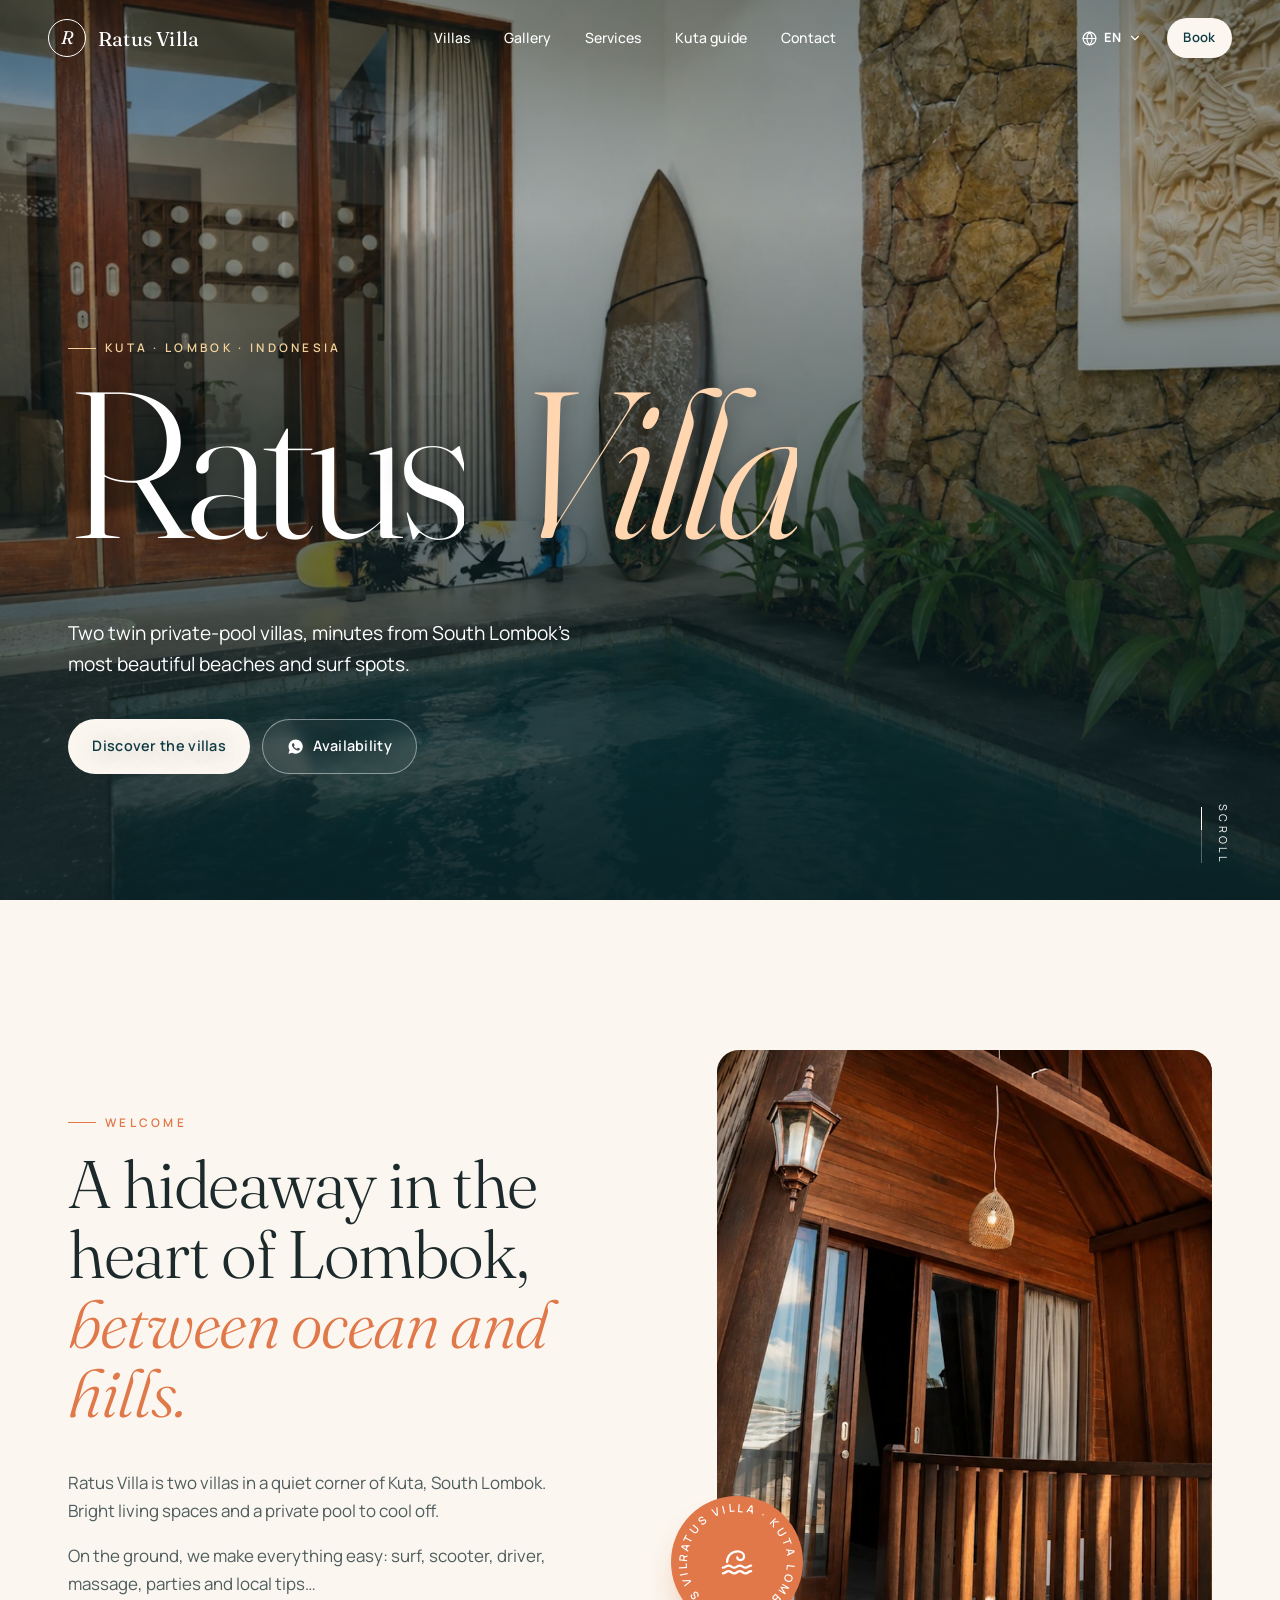
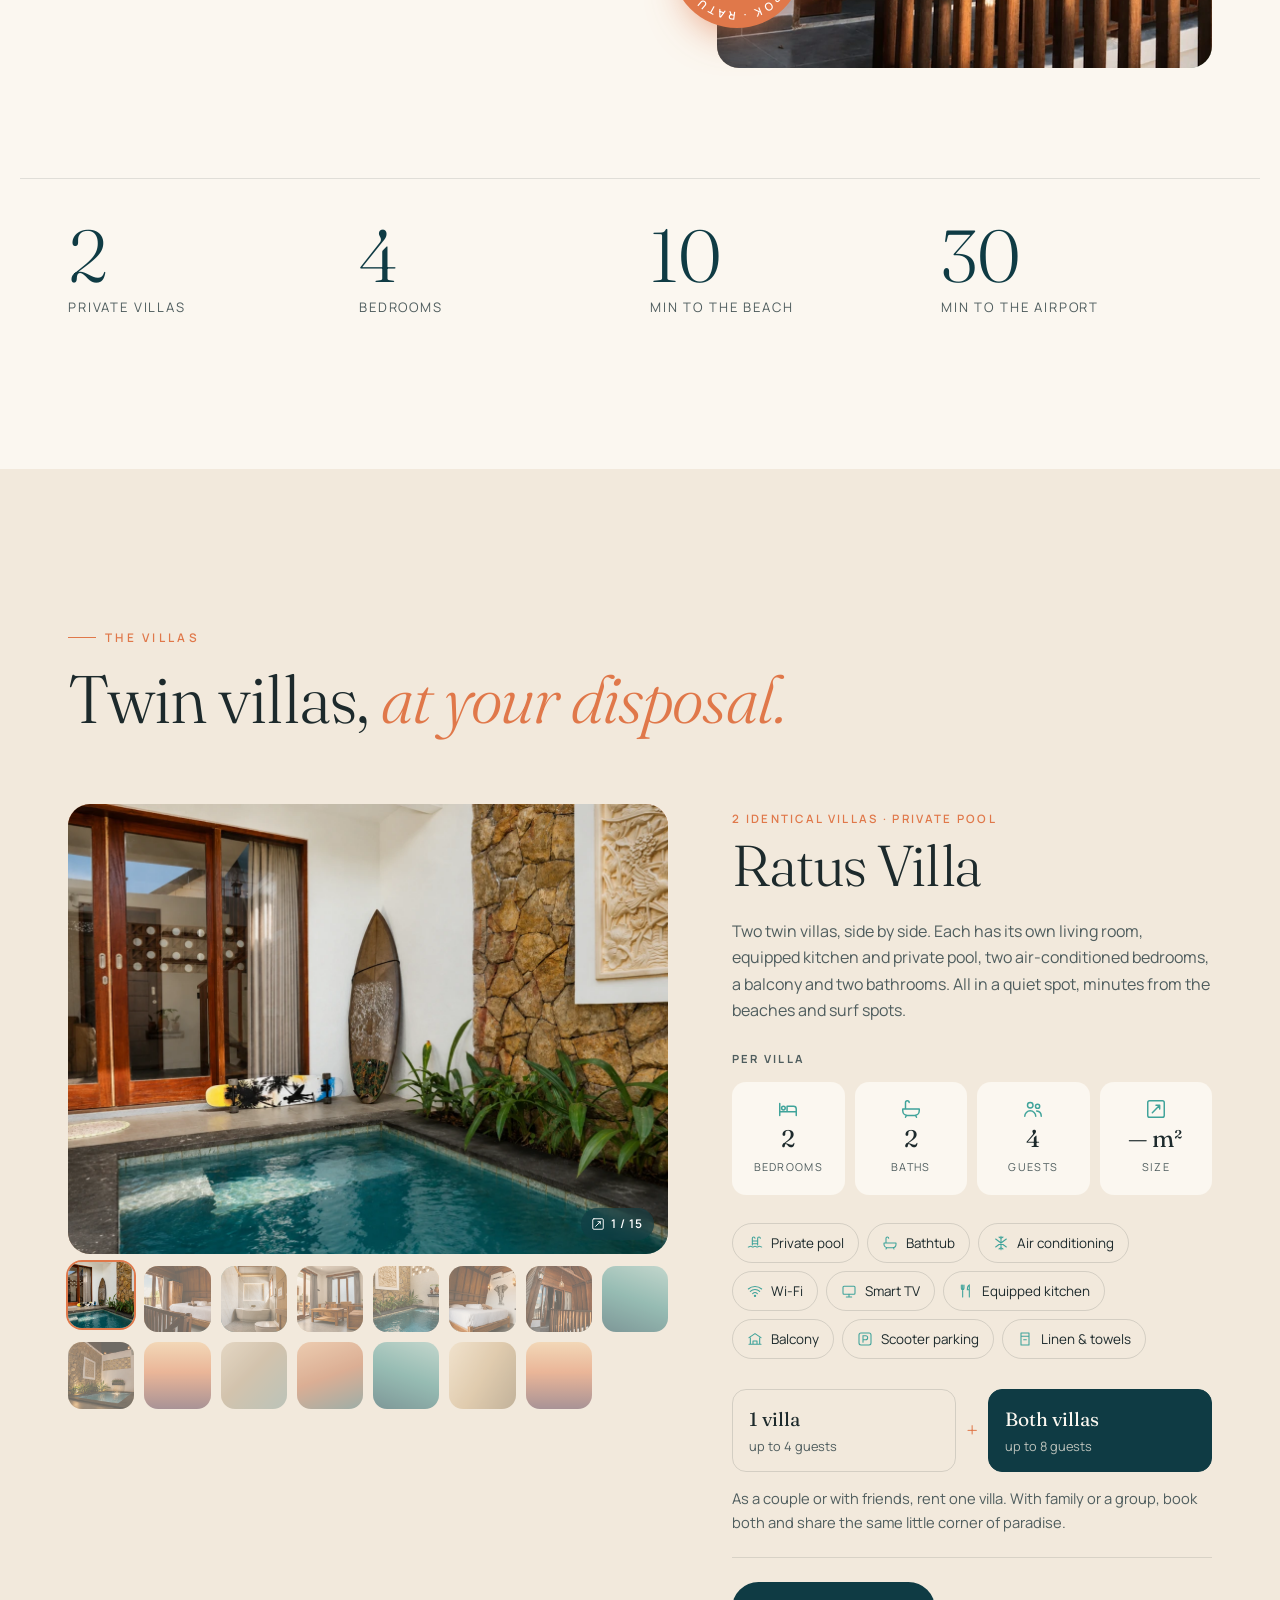
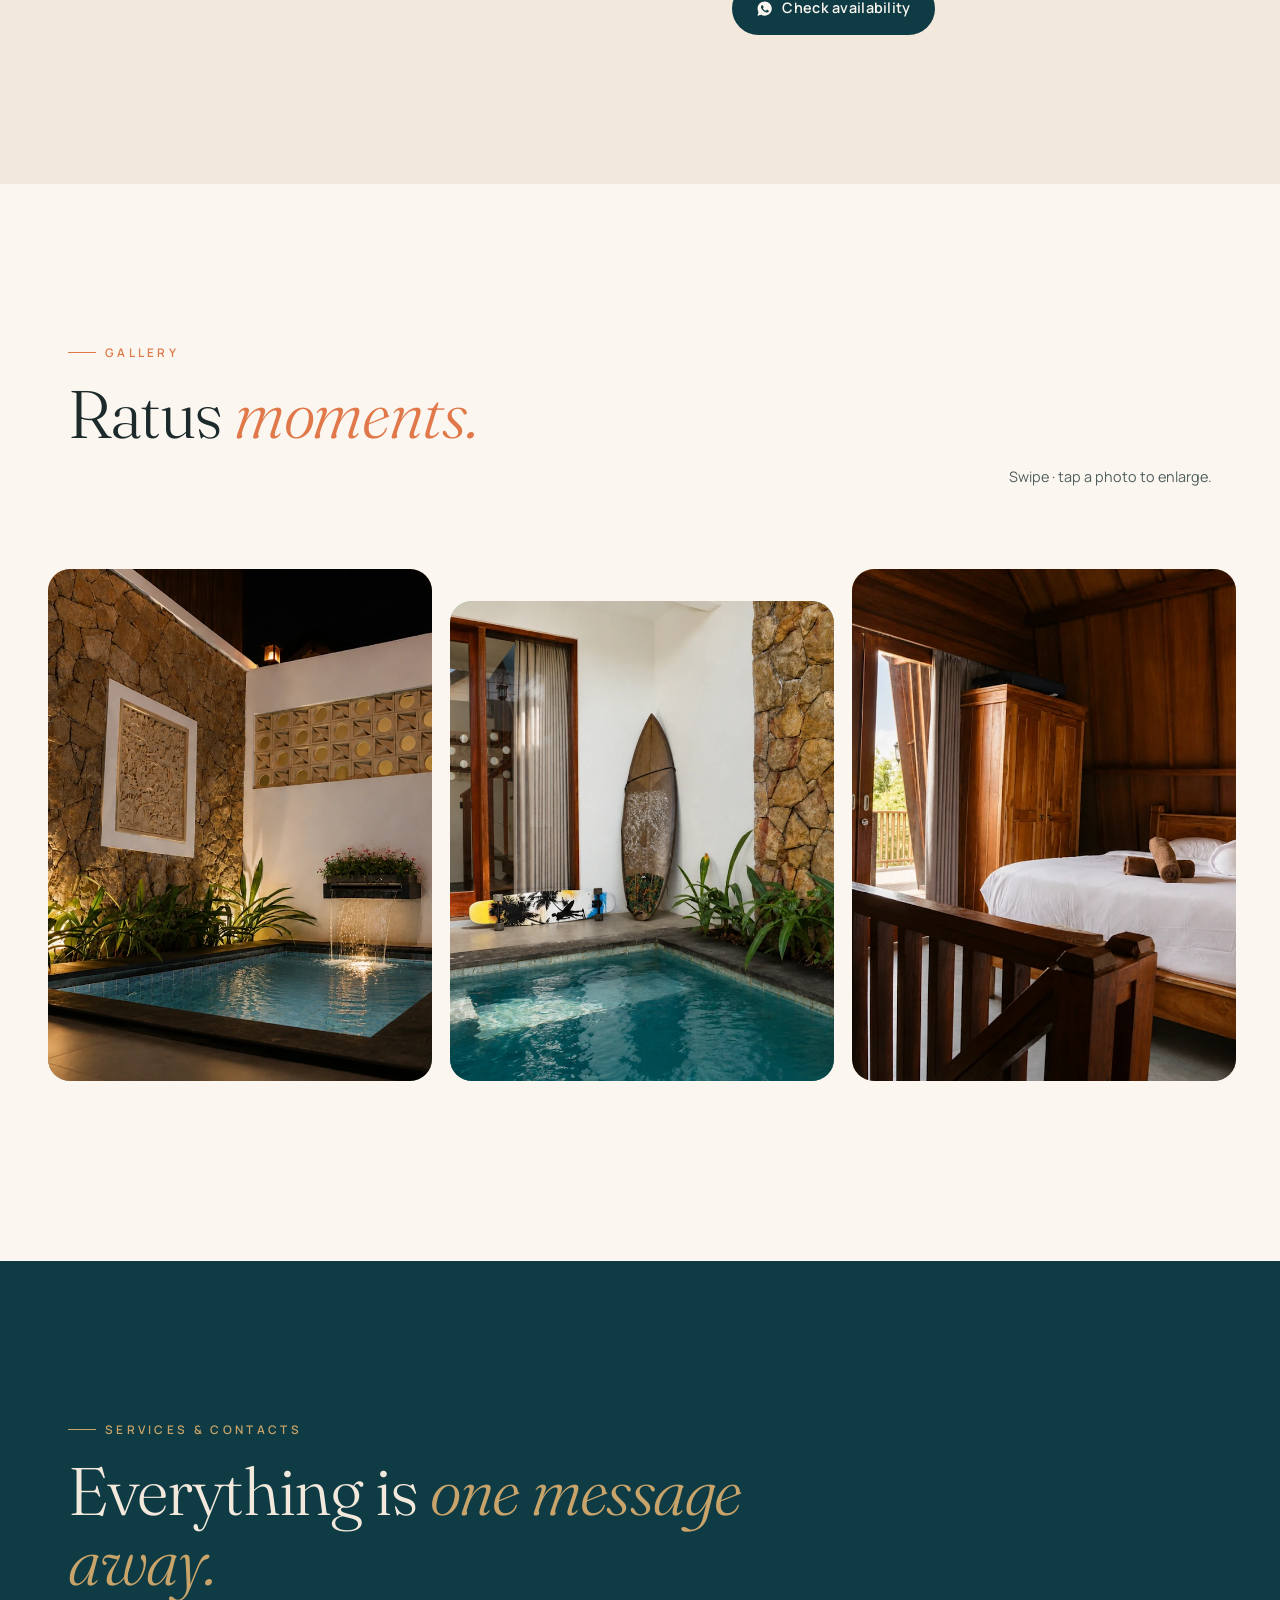
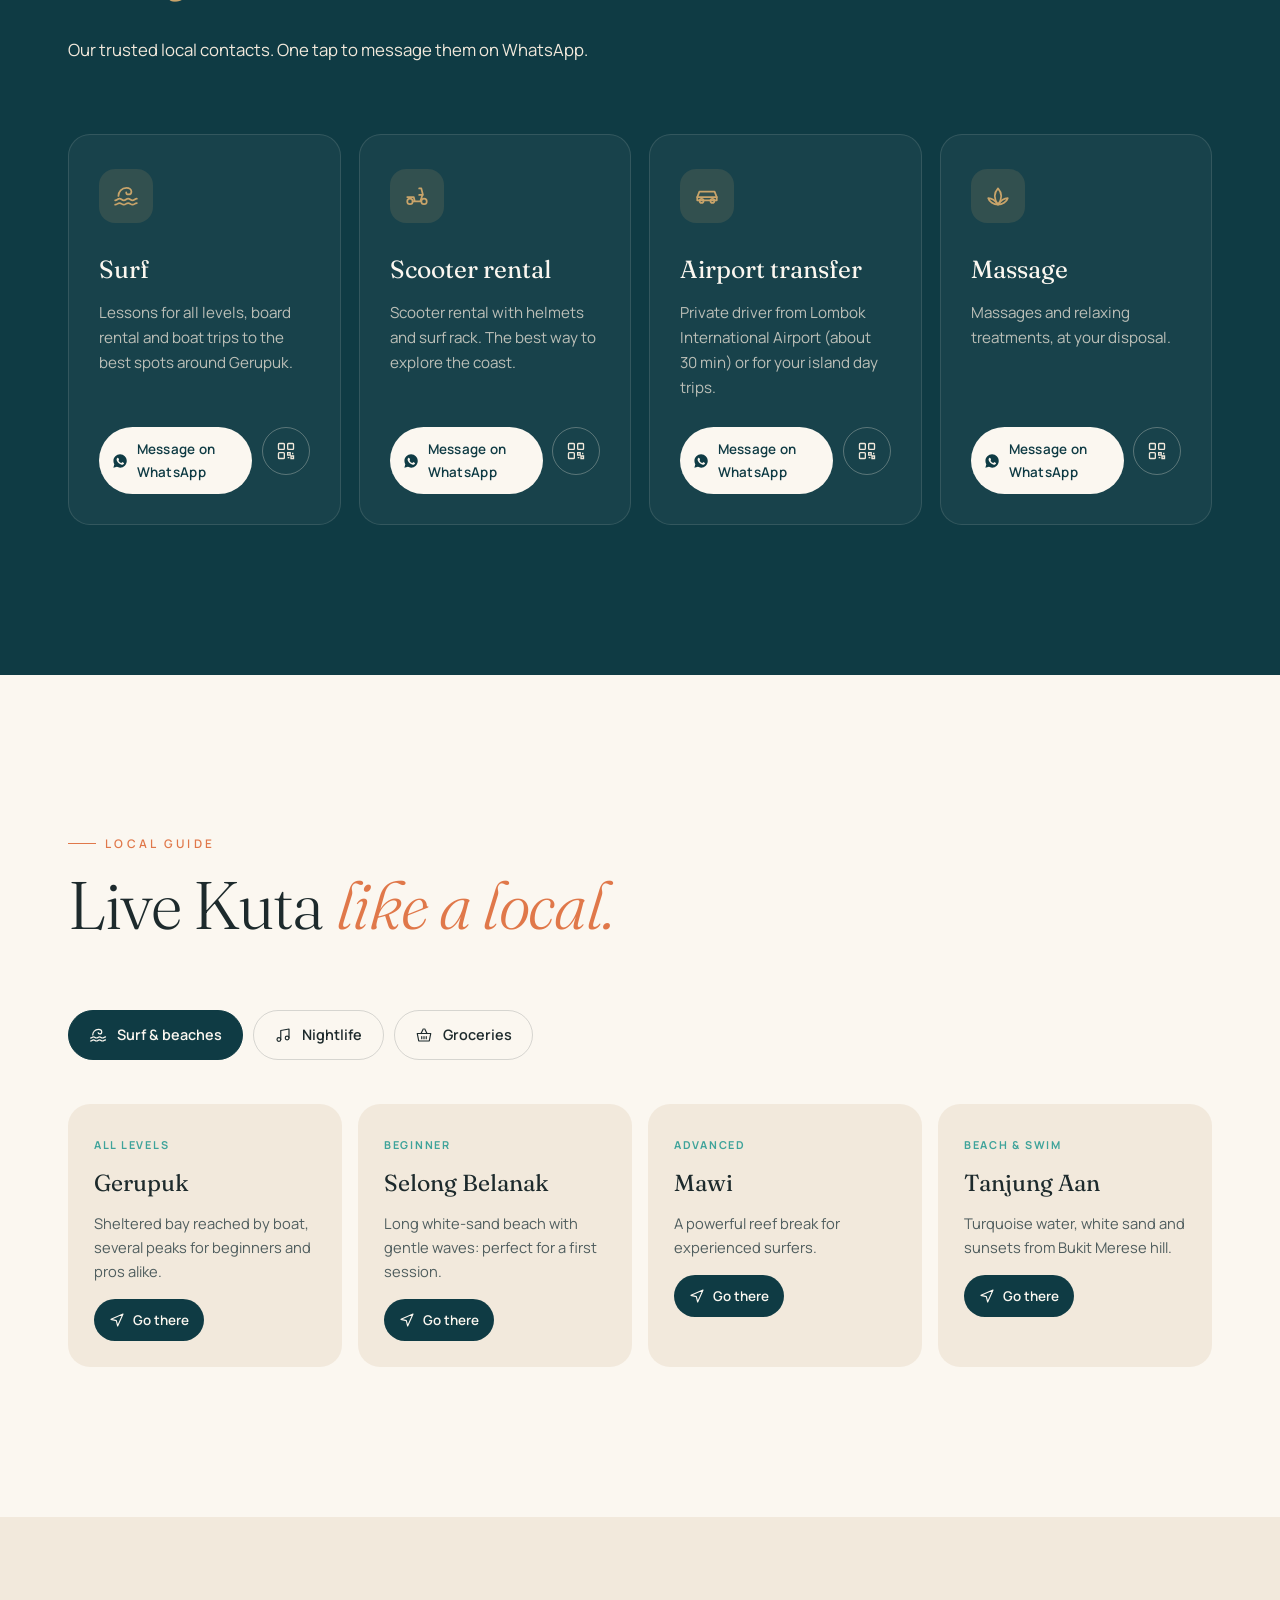
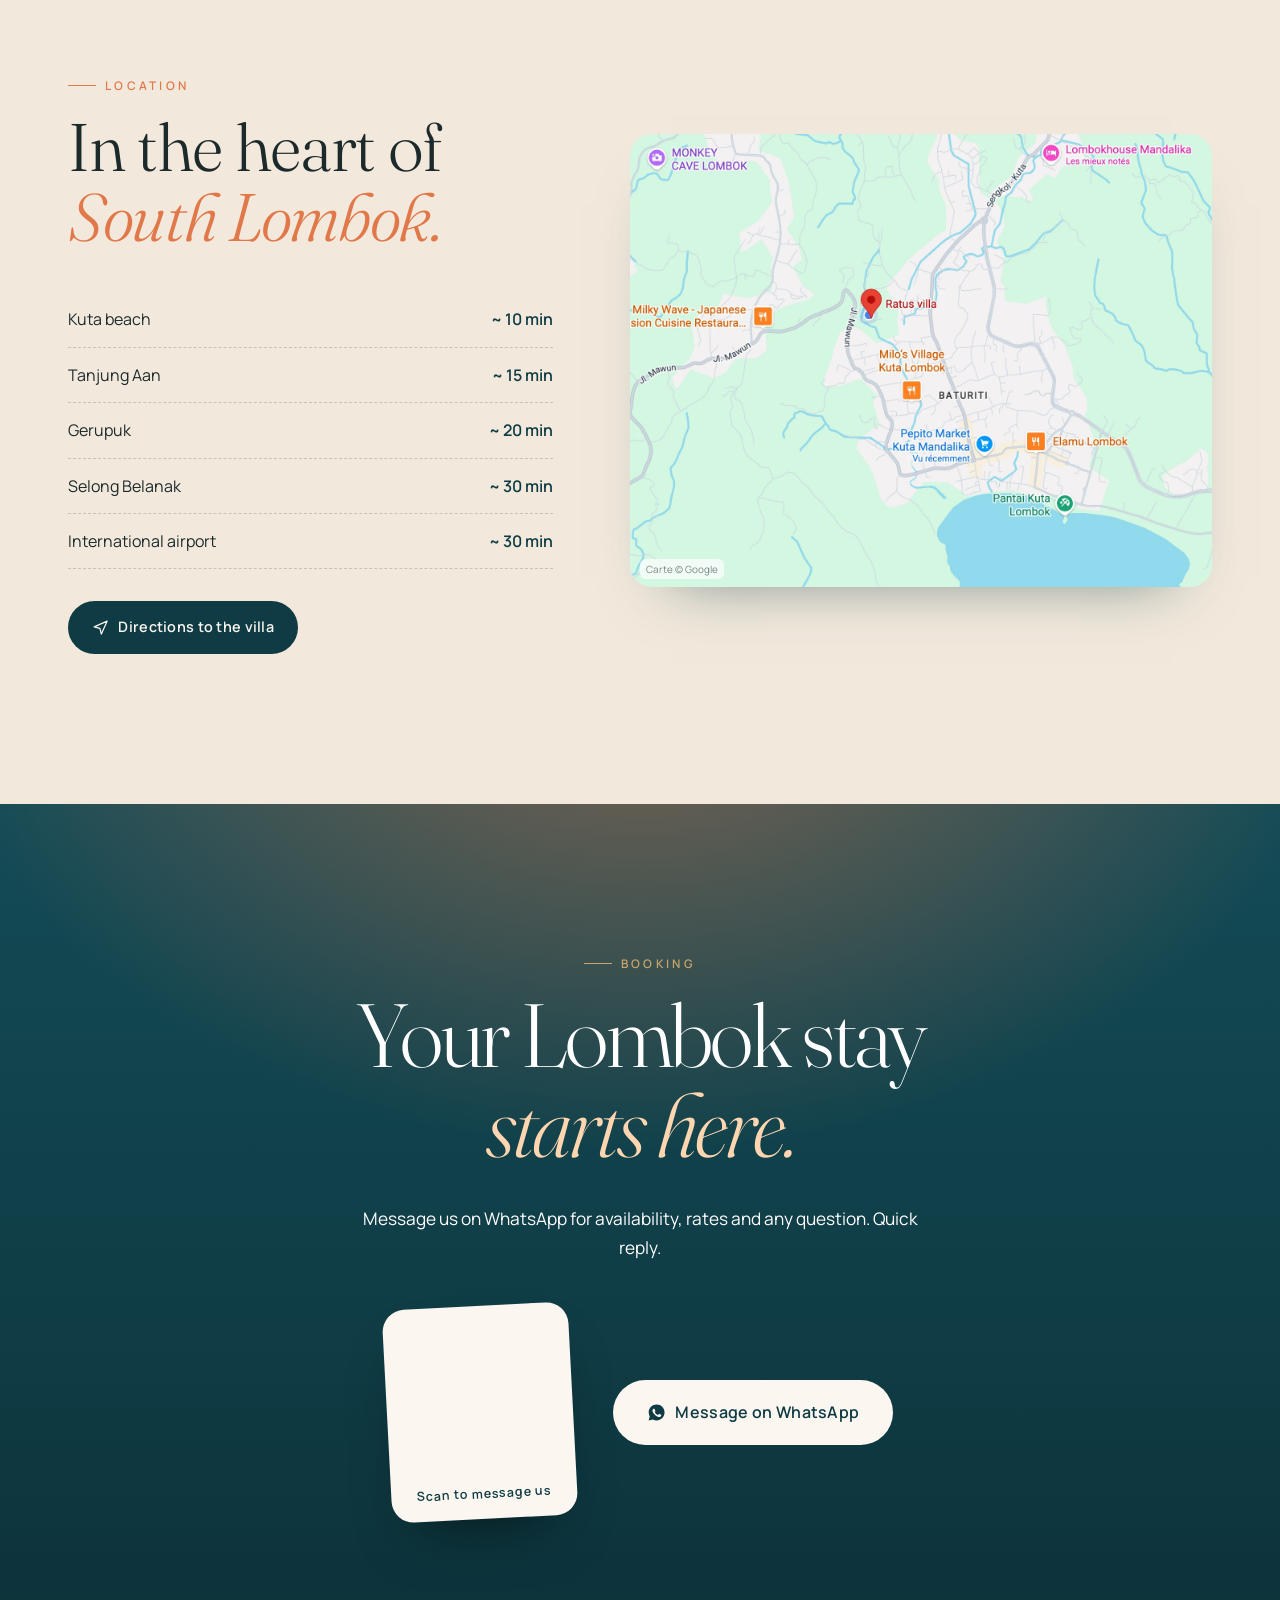
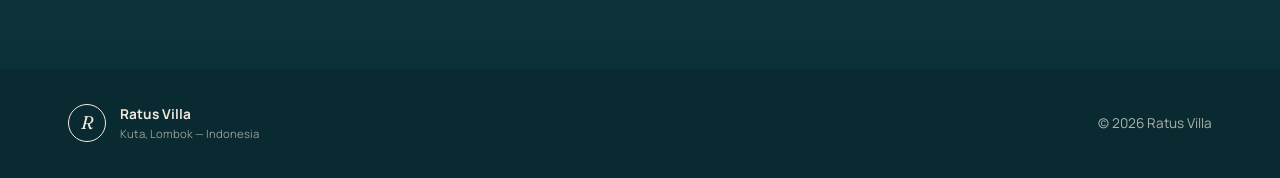
==== commit eec4042a: "Move all site content to content/content.json The site now loads its texts (4 languages), photos, se" ====
--- a/index.html
+++ b/index.html
@@ -107,7 +107,7 @@
           <p class="reveal" data-delay="3" data-i18n="intro.p2">Sur place, on vous facilite tout : surf, scooter, chauffeur, massage, soirées et bonnes adresses…</p>
         </div>
         <div class="intro__media reveal reveal--zoom" data-delay="1">
-          <div class="media media--tall" data-src="assets/villa/balcon.webp" data-alt="Balcon en bois de Ratus Villa" data-label="Photo à venir"></div>
+          <div class="media media--tall" id="introMedia"></div>
           <div class="intro__badge">
             <svg viewBox="0 0 100 100" class="badge__ring"><defs><path id="circ" d="M50,50 m-38,0 a38,38 0 1,1 76,0 a38,38 0 1,1 -76,0"/></defs><text><textPath href="#circ">RATUS VILLA · KUTA LOMBOK · RATUS VILLA · KUTA LOMBOK ·</textPath></text></svg>
             <svg class="ico badge__ico"><use href="#i-wave"/></svg>
@@ -115,11 +115,8 @@
         </div>
       </div>
 
-      <div class="container stats">
-        <div class="stat reveal" data-delay="0"><strong data-count="2">0</strong><span data-i18n="stats.villas">Villas privées</span></div>
-        <div class="stat reveal" data-delay="1"><strong data-count="4">0</strong><span data-i18n="stats.bedrooms">Chambres</span></div>
-        <div class="stat reveal" data-delay="2"><strong data-count="10">0</strong><span data-i18n="stats.beach">De la plage</span></div>
-        <div class="stat reveal" data-delay="3"><strong data-count="30">0</strong><span data-i18n="stats.airport">De l'aéroport</span></div>
+      <div class="container stats" id="statsRow">
+        <!-- rempli depuis content/content.json -->
       </div>
     </section>
 
@@ -199,13 +196,7 @@
         <div>
           <p class="eyebrow reveal" data-i18n="location.eyebrow">Localisation</p>
           <h2 class="h2 reveal" data-delay="1" data-i18n-html="location.title">Au cœur du <em>sud de Lombok.</em></h2>
-          <ul class="distances reveal" data-delay="2">
-            <li><span data-i18n="location.d1">Plage de Kuta</span><b>~ 10 min</b></li>
-            <li><span>Tanjung Aan</span><b>~ 15 min</b></li>
-            <li><span>Gerupuk</span><b>~ 20 min</b></li>
-            <li><span>Selong Belanak</span><b>~ 30 min</b></li>
-            <li><span data-i18n="location.d5">Aéroport international</span><b>~ 30 min</b></li>
-          </ul>
+          <ul class="distances reveal" data-delay="2" id="distanceList"></ul>
           <div class="location__btns reveal" data-delay="3">
             <a class="btn btn--dark js-directions" href="#" target="_blank" rel="noopener"><svg class="ico"><use href="#i-route"/></svg><span data-i18n="location.cta">Itinéraire vers la villa</span></a>
             <a class="btn btn--outline js-apple-villa" href="#" target="_blank" rel="noopener" hidden><svg class="ico"><use href="#i-pin"/></svg><span data-i18n="location.apple">Ouvrir dans Plans</span></a>
@@ -213,7 +204,7 @@
         </div>
         <div class="map reveal reveal--zoom" data-delay="1">
           <a class="map__plan js-directions" href="#" target="_blank" rel="noopener" aria-label="Itinéraire vers Ratus Villa">
-            <img src="assets/villa/plan-acces.webp" alt="Plan d'accès : Ratus Villa sur Jl. Mawun, près de Pepito Market et de la plage de Kuta" width="1448" height="1126" loading="lazy">
+            <img id="mapImage" src="assets/villa/plan-acces.webp" alt="Plan d'accès : Ratus Villa sur Jl. Mawun, près de Pepito Market et de la plage de Kuta" width="1448" height="1126" loading="lazy">
             <small class="map__credit">Carte © Google</small>
           </a>
           <iframe id="mapFrame" class="map__frame" title="Ratus Villa sur Google Maps" allowfullscreen loading="lazy" referrerpolicy="strict-origin-when-cross-origin"></iframe>
@@ -319,7 +310,6 @@
   </svg>
 
   <script src="js/vendor/qrcode.js"></script>
-  <script src="js/config.js"></script>
   <script src="js/main.js"></script>
 </body>
 </html>
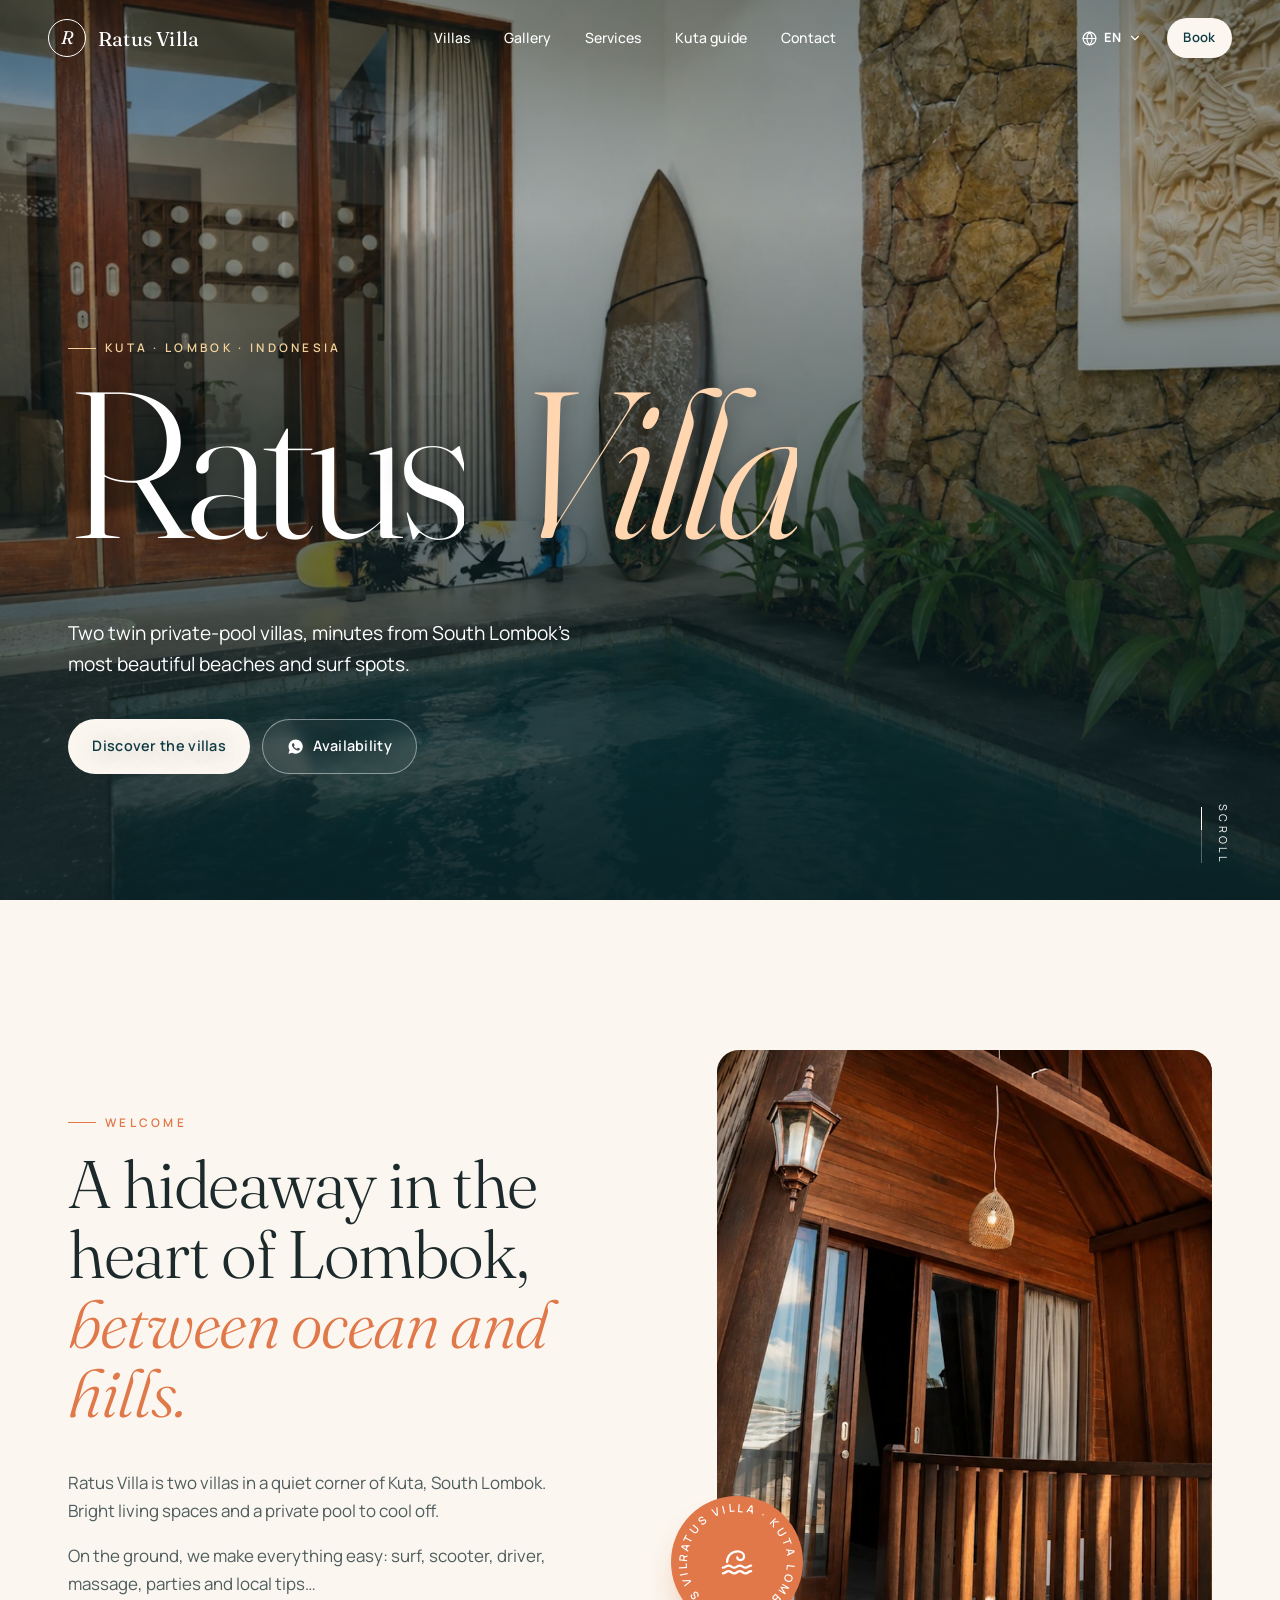
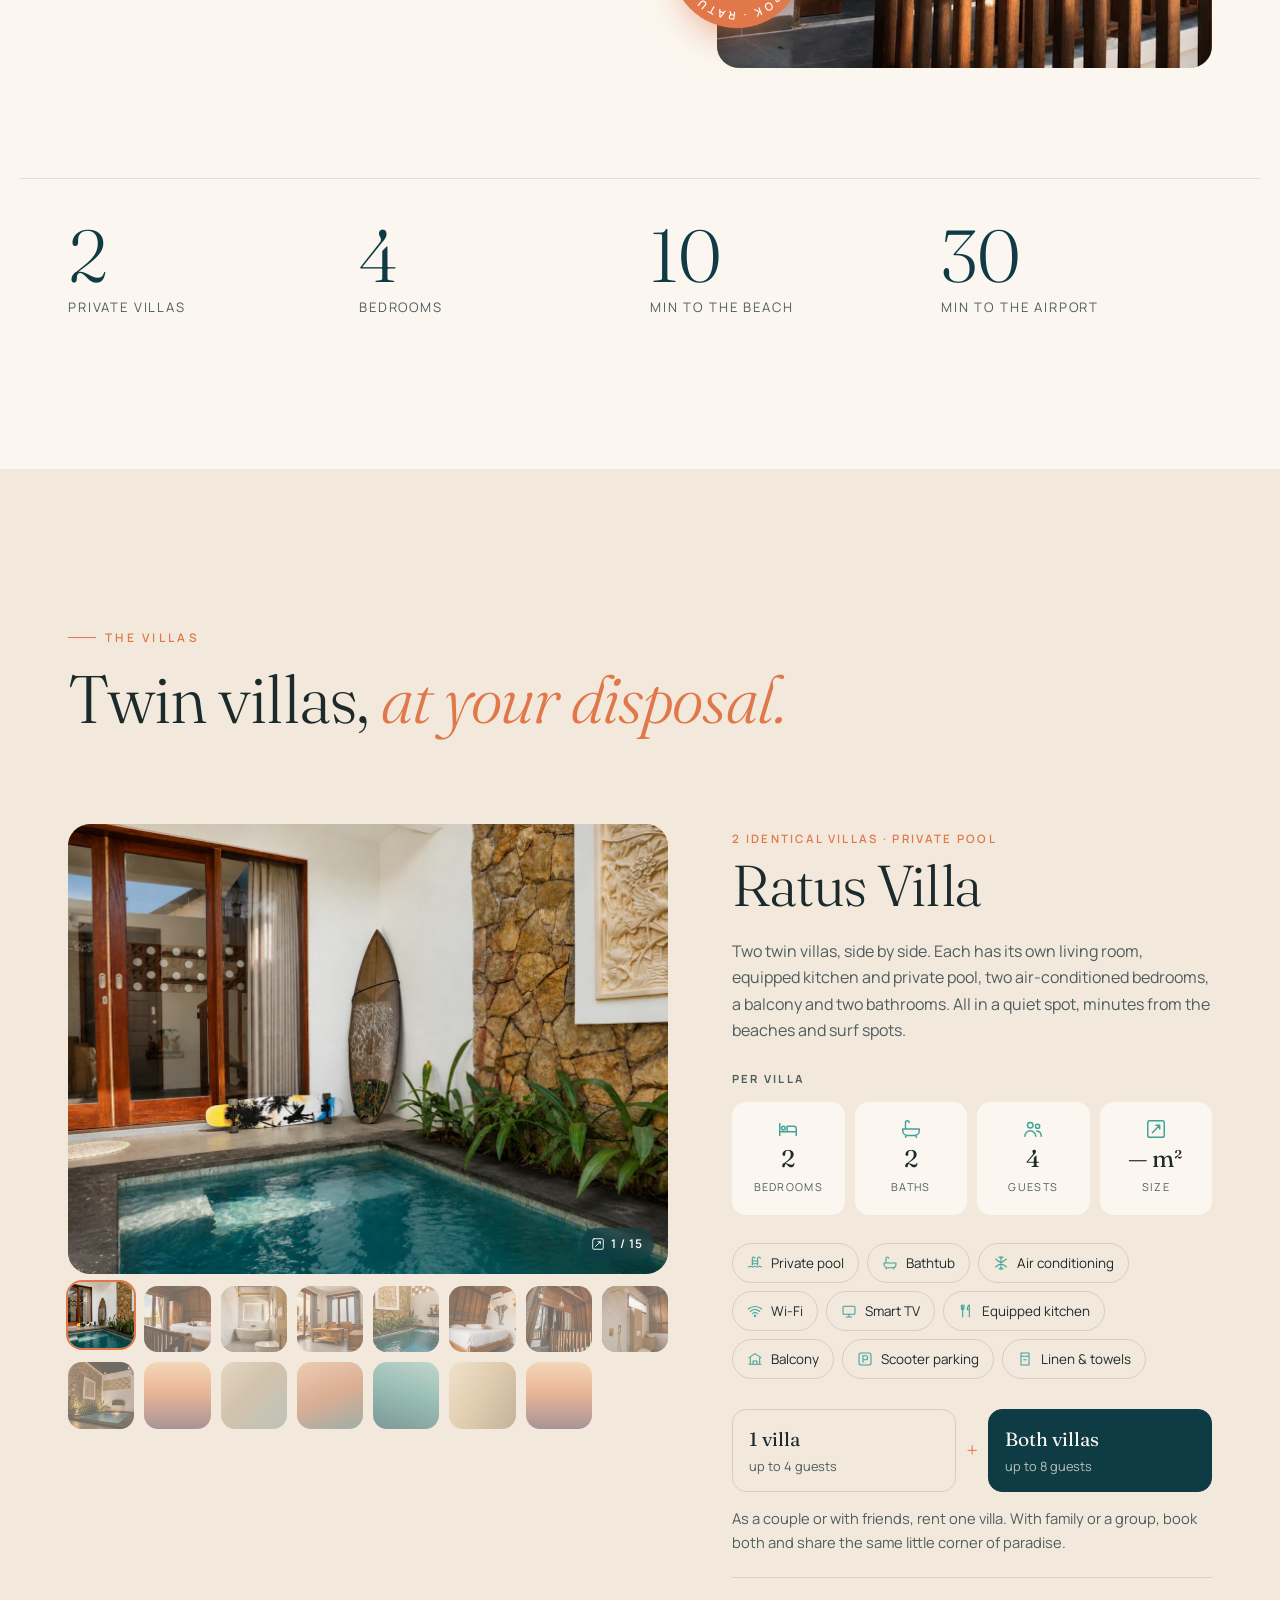
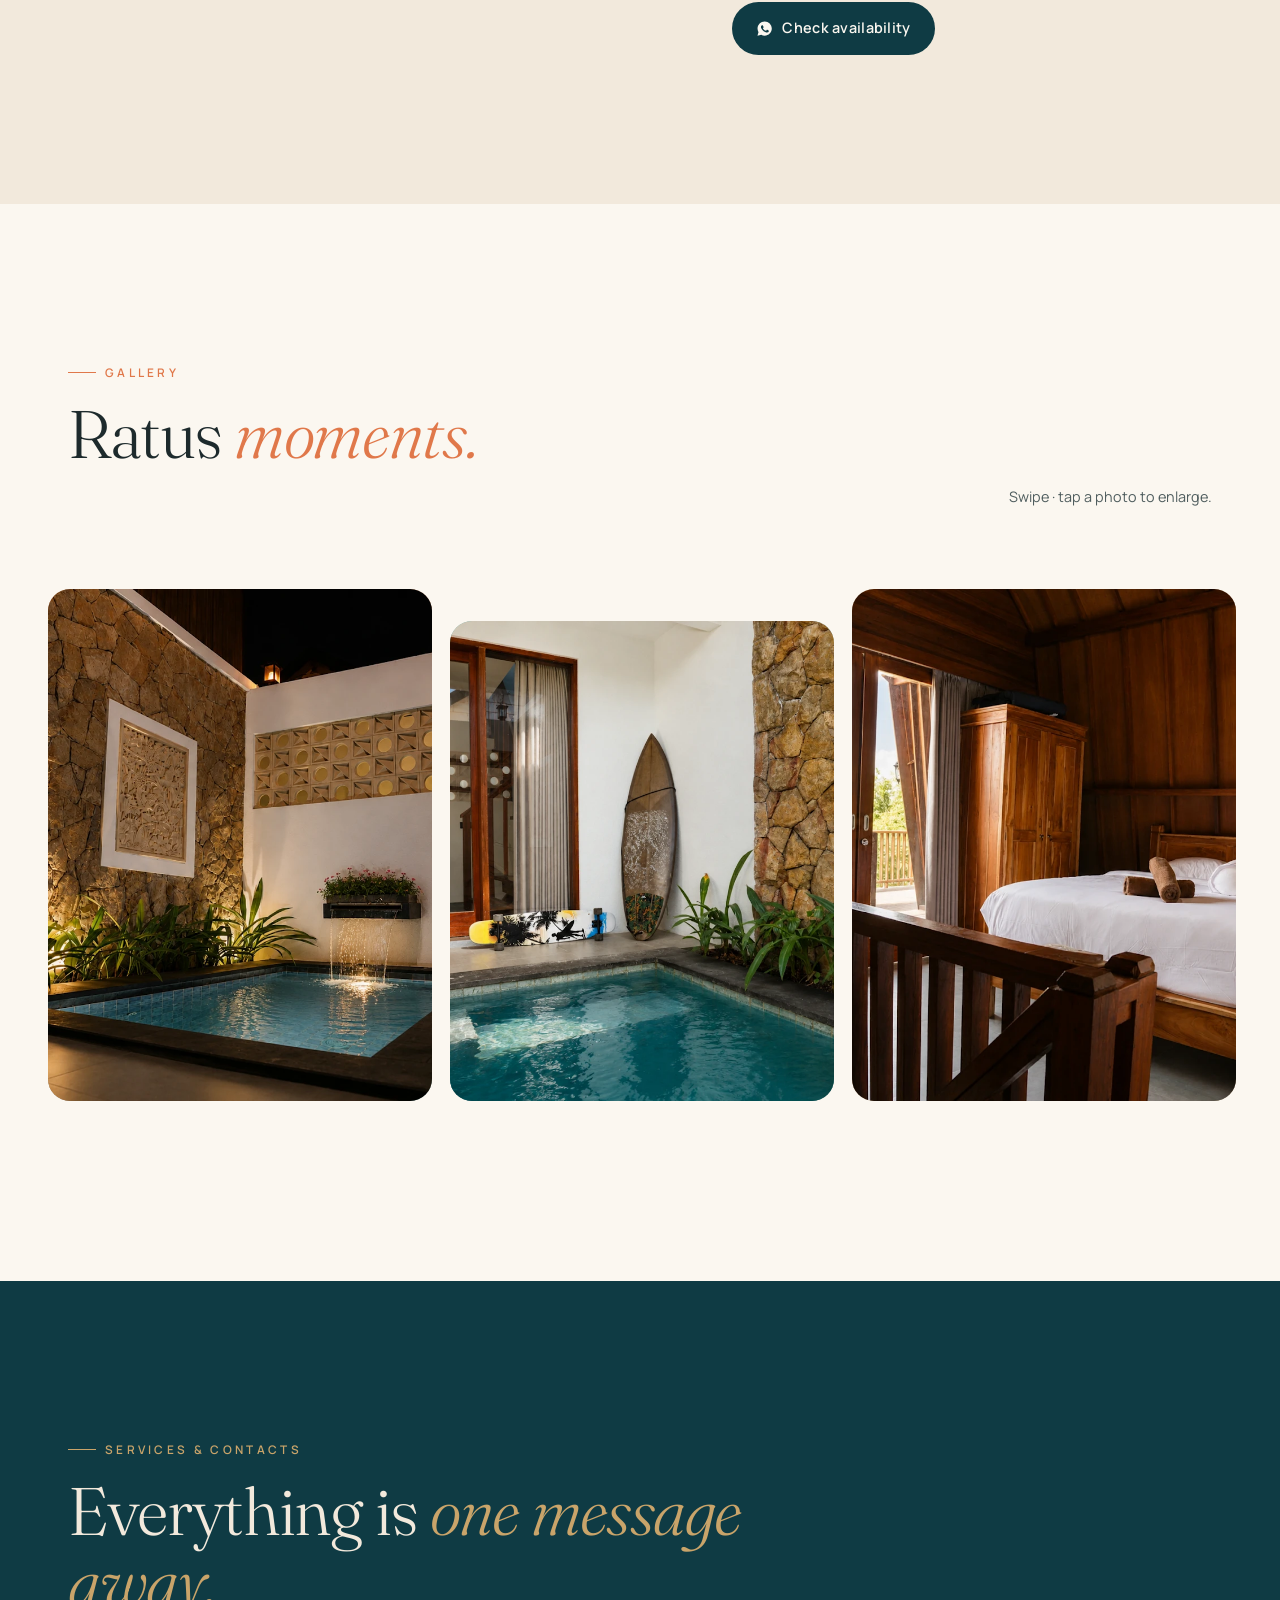
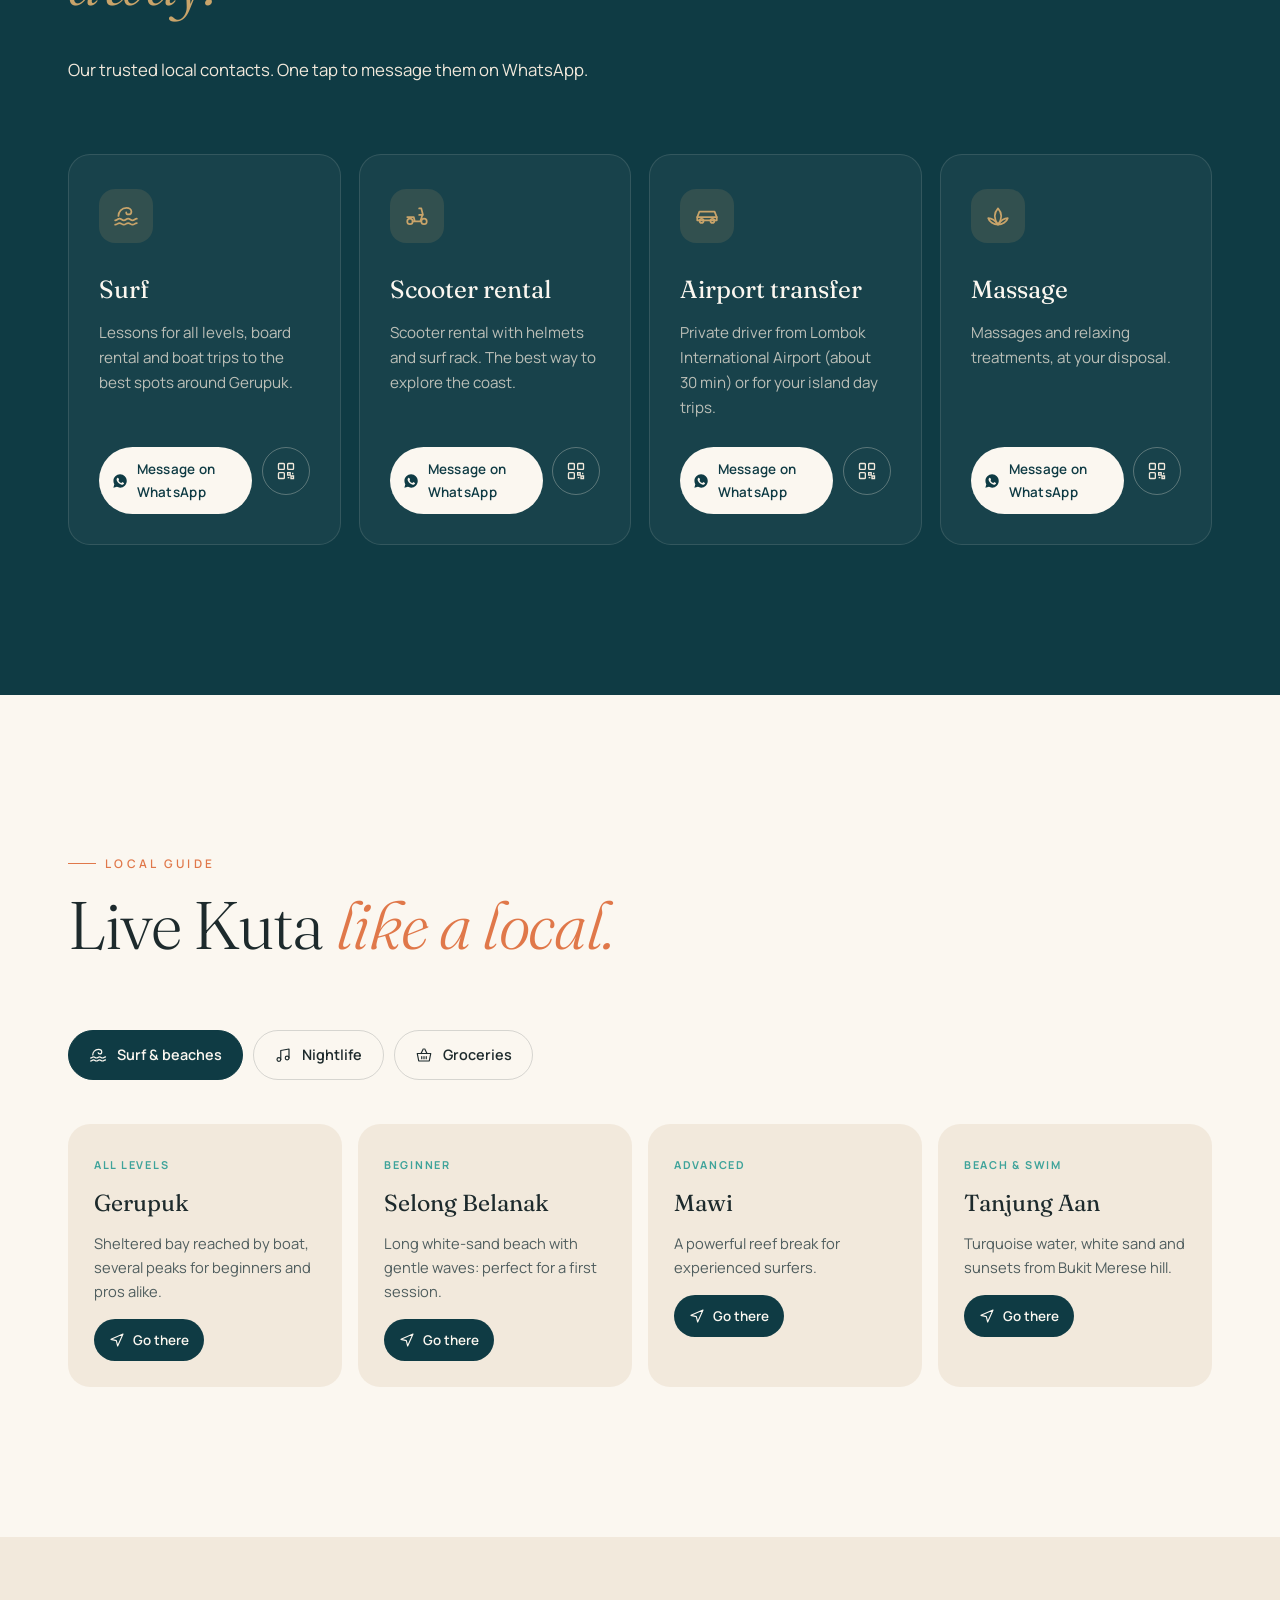
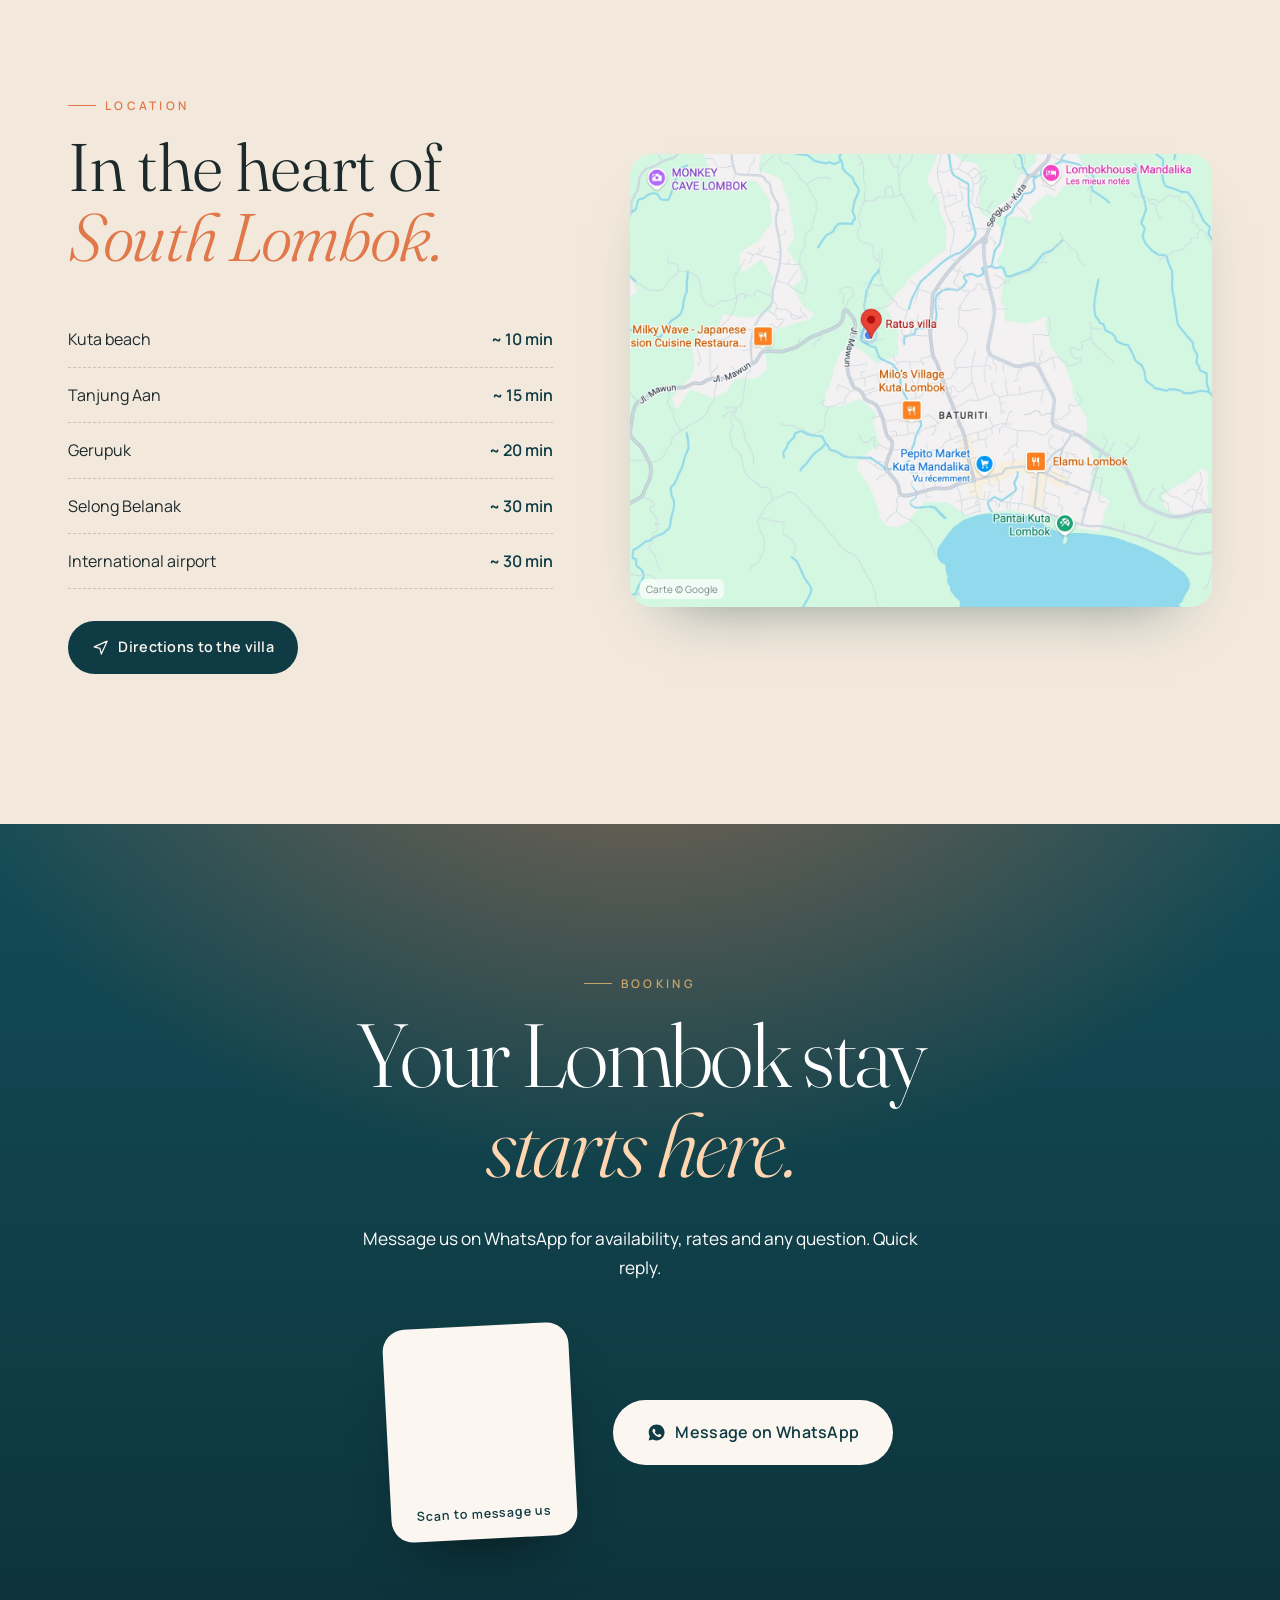
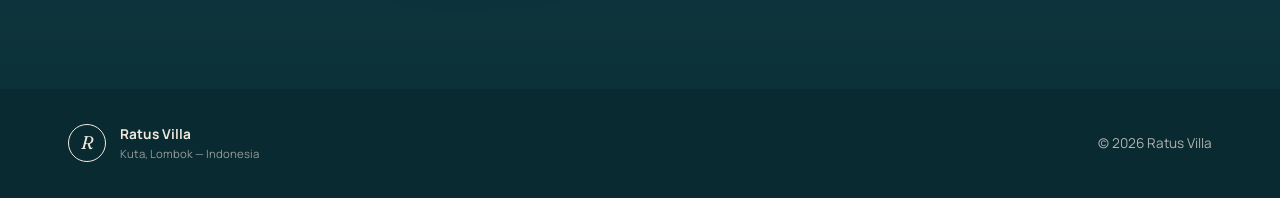
==== commit 94e66a58: "Admin opens without a password; multiple villas - /admin opens straight away for editing and preview" ====
--- a/index.html
+++ b/index.html
@@ -127,6 +127,7 @@
           <p class="eyebrow reveal" data-i18n="villas.eyebrow">Les villas</p>
           <h2 class="h2 reveal" data-delay="1" data-i18n-html="villas.title">Deux villas jumelles, <em>à votre disposition.</em></h2>
         </div>
+        <div class="tabs-wrap"><div class="tabs" role="tablist" id="villaTabs" hidden></div></div>
         <div class="villa-stage" id="villaStage"></div>
       </div>
     </section>
--- a/css/style.css
+++ b/css/style.css
@@ -775,3 +775,9 @@
 .hero__shade { background: linear-gradient(180deg, rgba(10,30,34,.5) 0%, rgba(10,30,34,.3) 28%, rgba(10,30,34,.55) 55%, rgba(10,30,34,.88) 100%); }
 /* QR des services : seulement sur ordinateur */
 @media (max-width: 860px) { .btn-qr { display: none !important; } }
+
+/* Onglets des villas (quand il y en a plusieurs) */
+.tabs-wrap { overflow-x: auto; scrollbar-width: none; margin: 0 calc(var(--gutter) * -1) 6px; padding: 4px var(--gutter) 10px; }
+.tabs-wrap::-webkit-scrollbar { display: none; }
+.tabs { margin-bottom: 30px; }
+@media (max-width: 600px) { .tabs { display: inline-flex; width: auto; } .tab { flex: none; padding: .8em 1.2em; } }
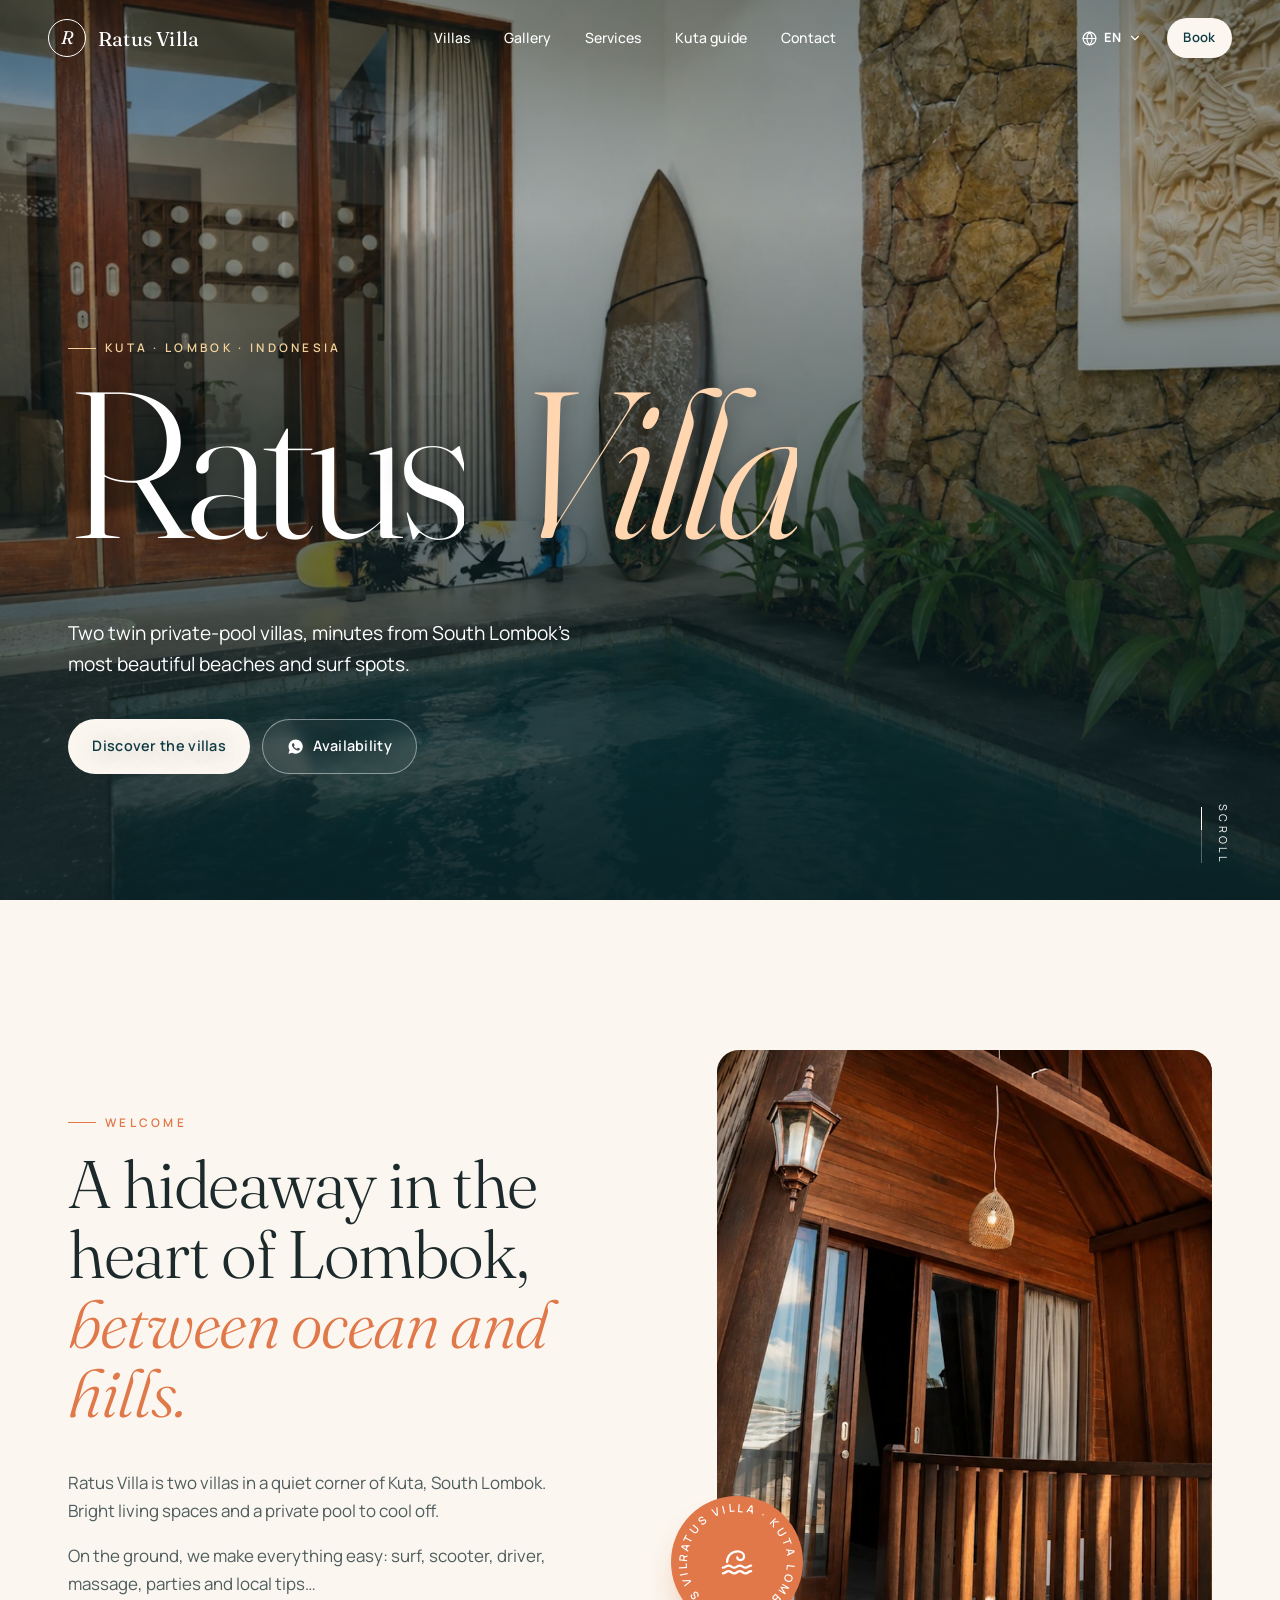
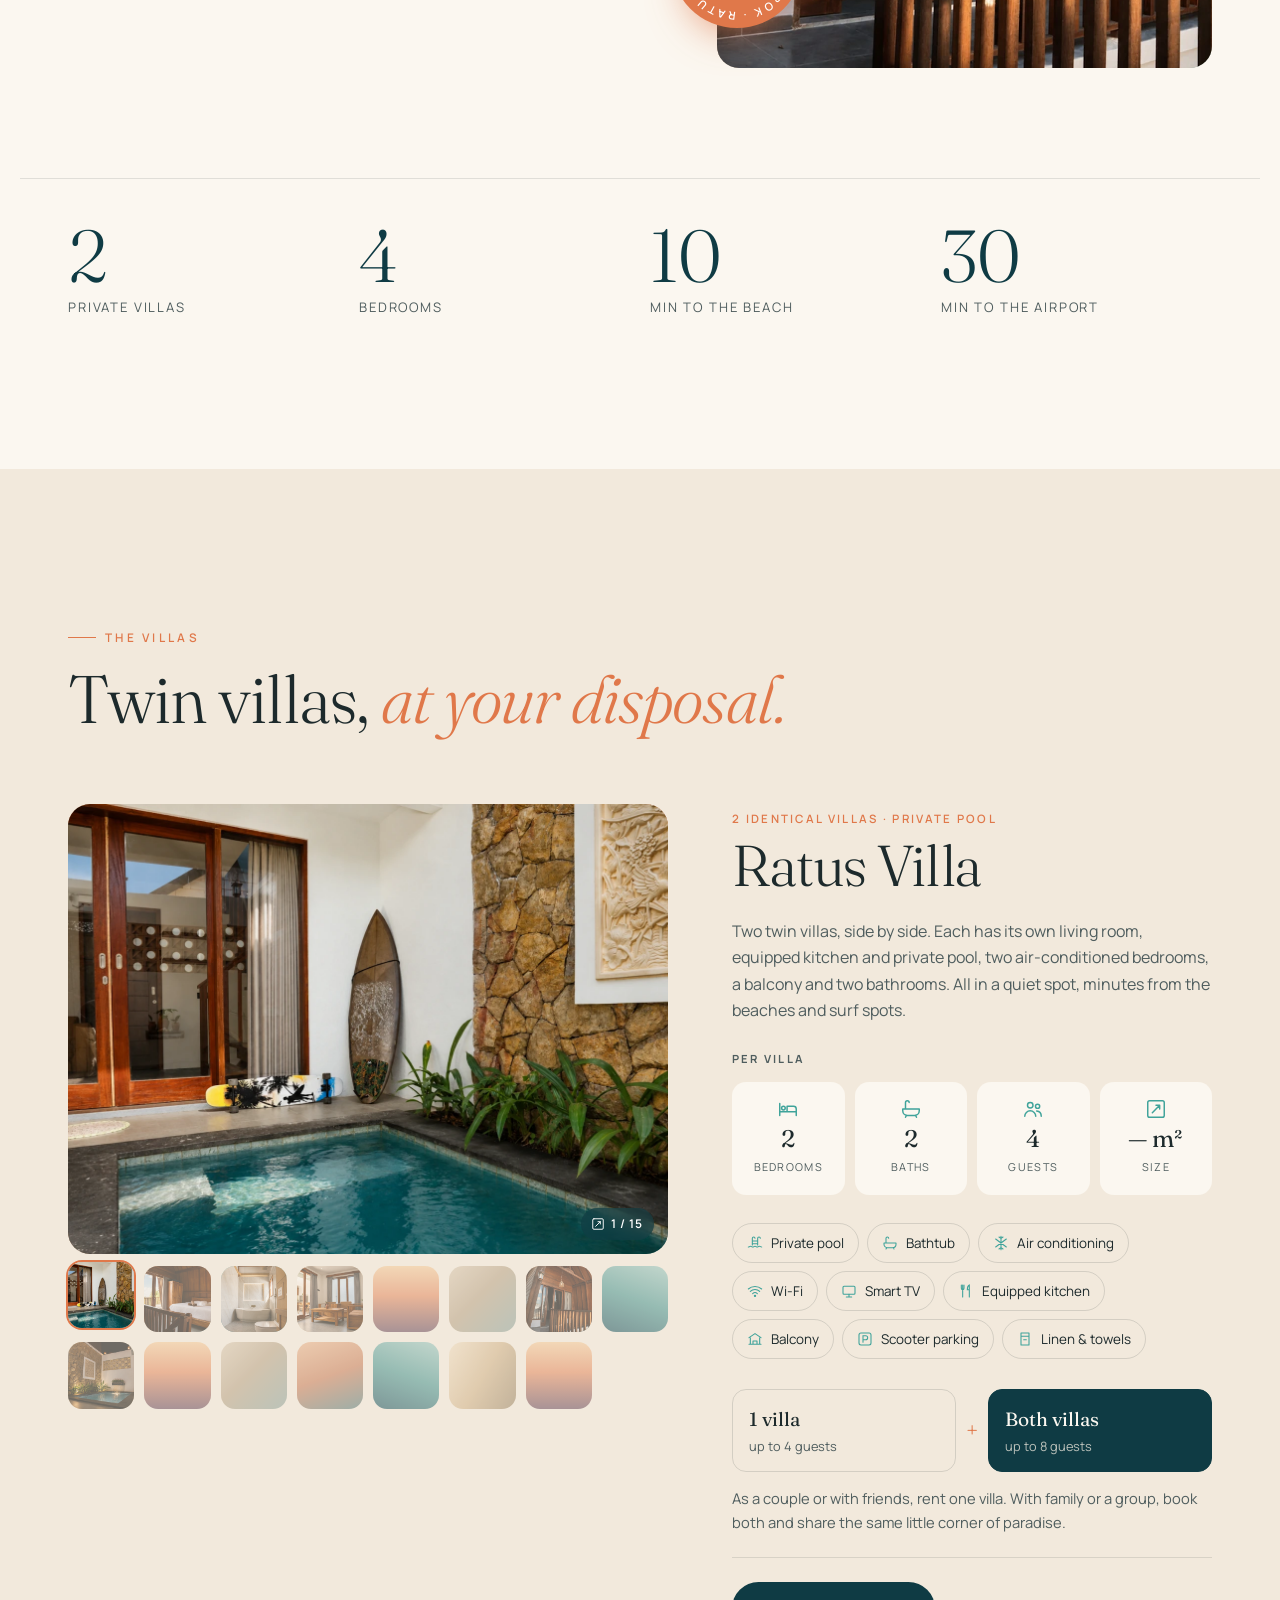
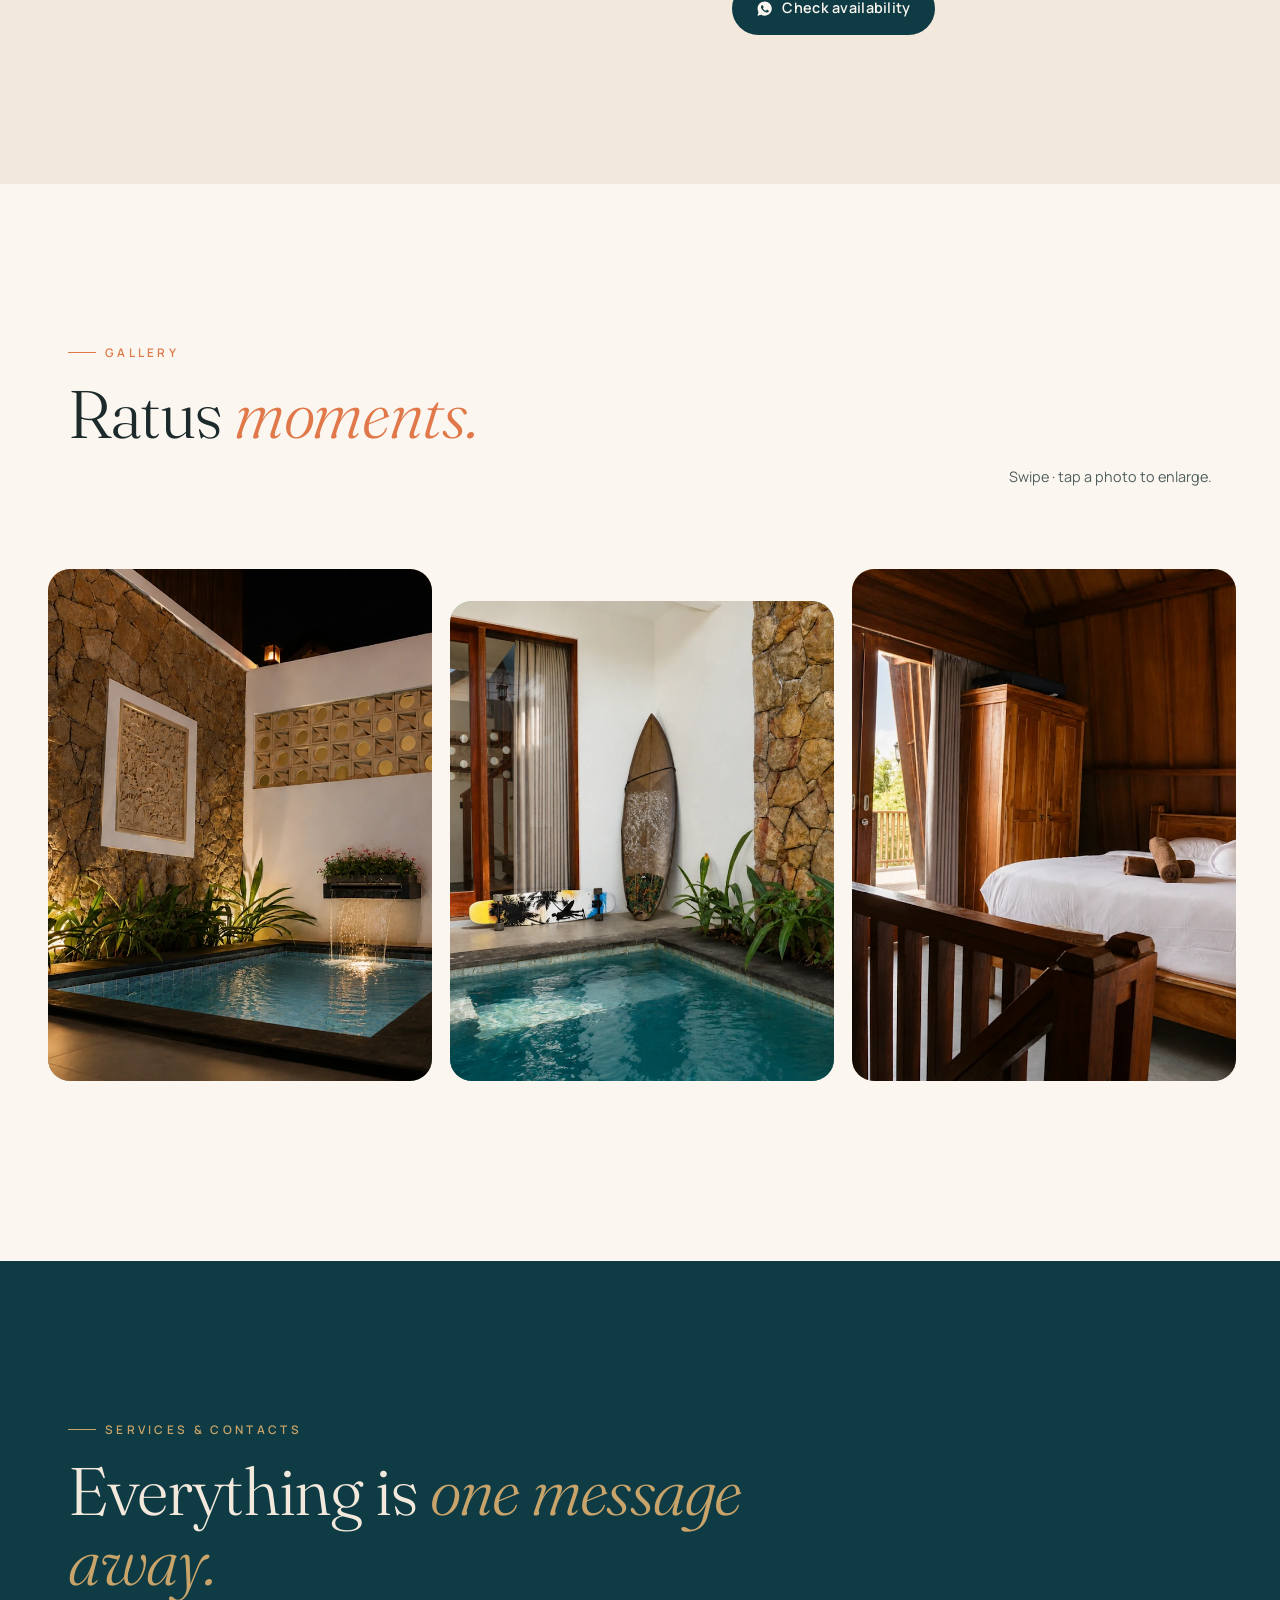
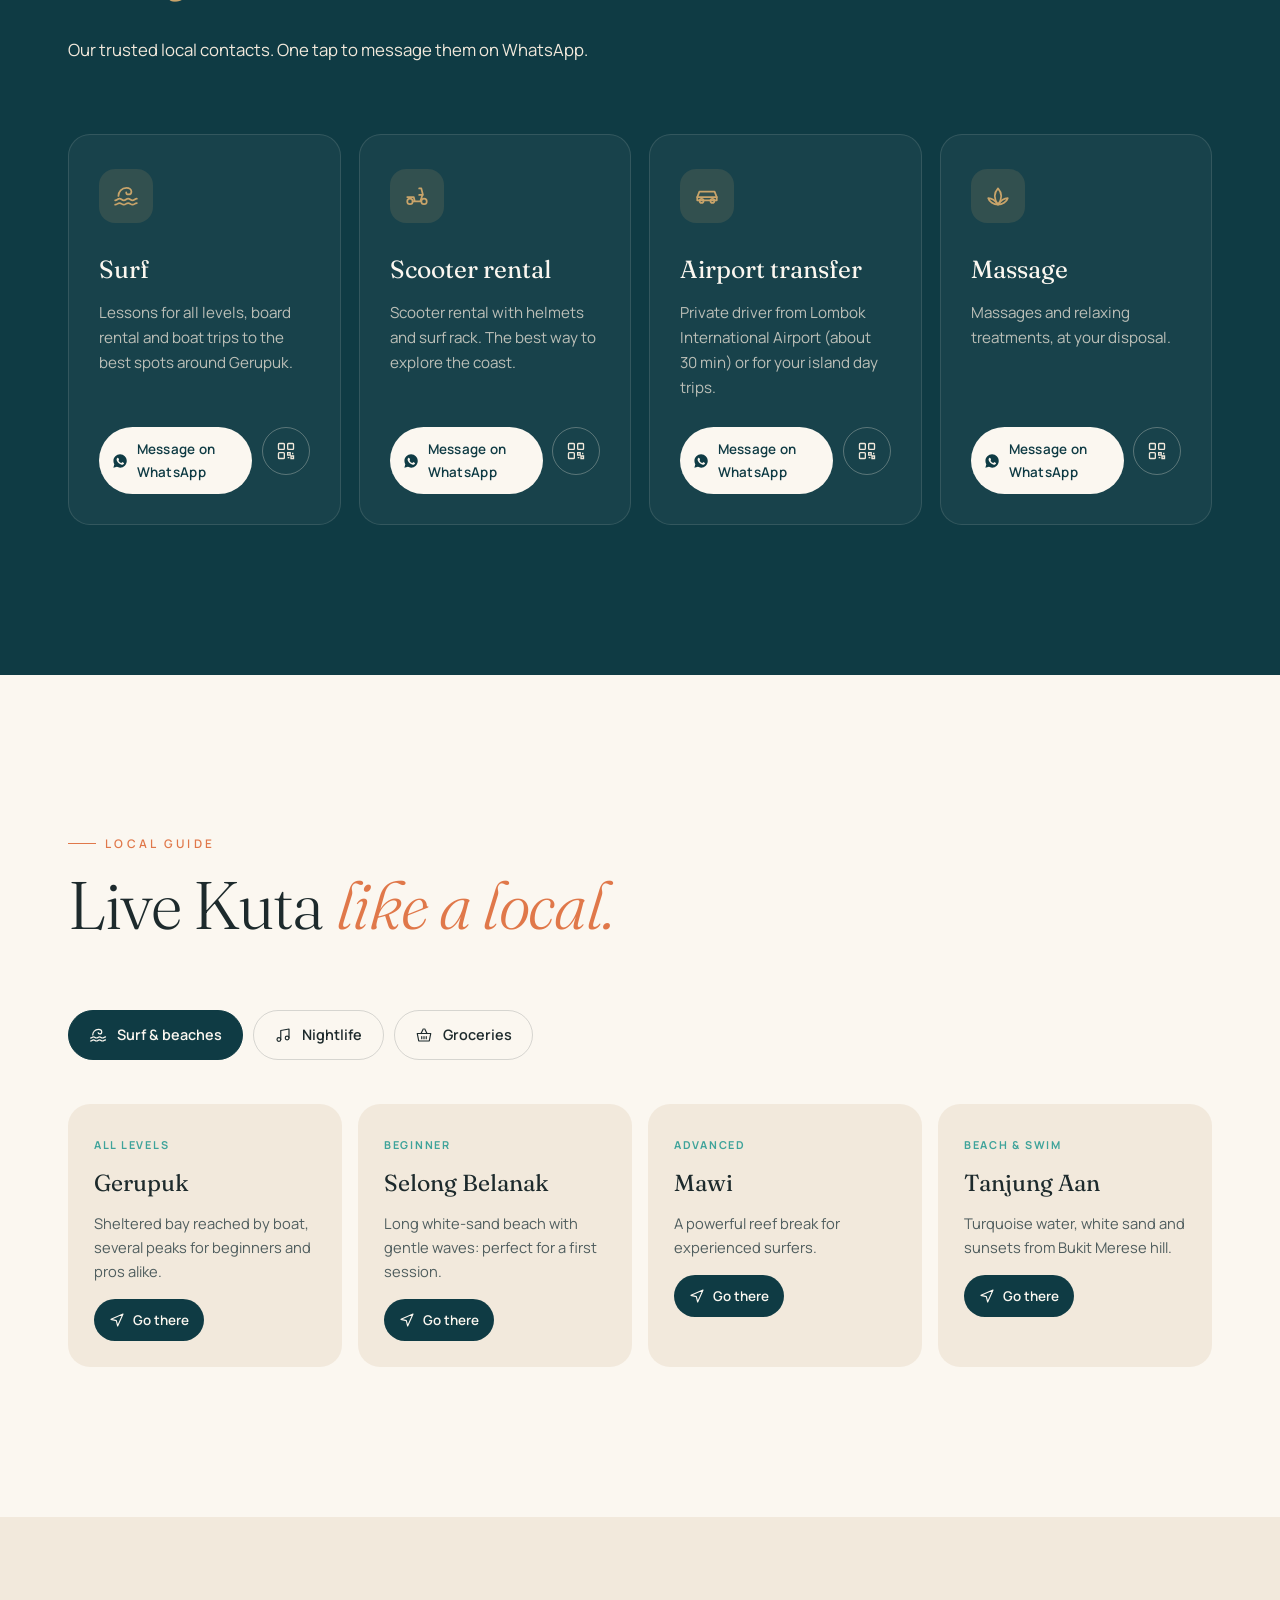
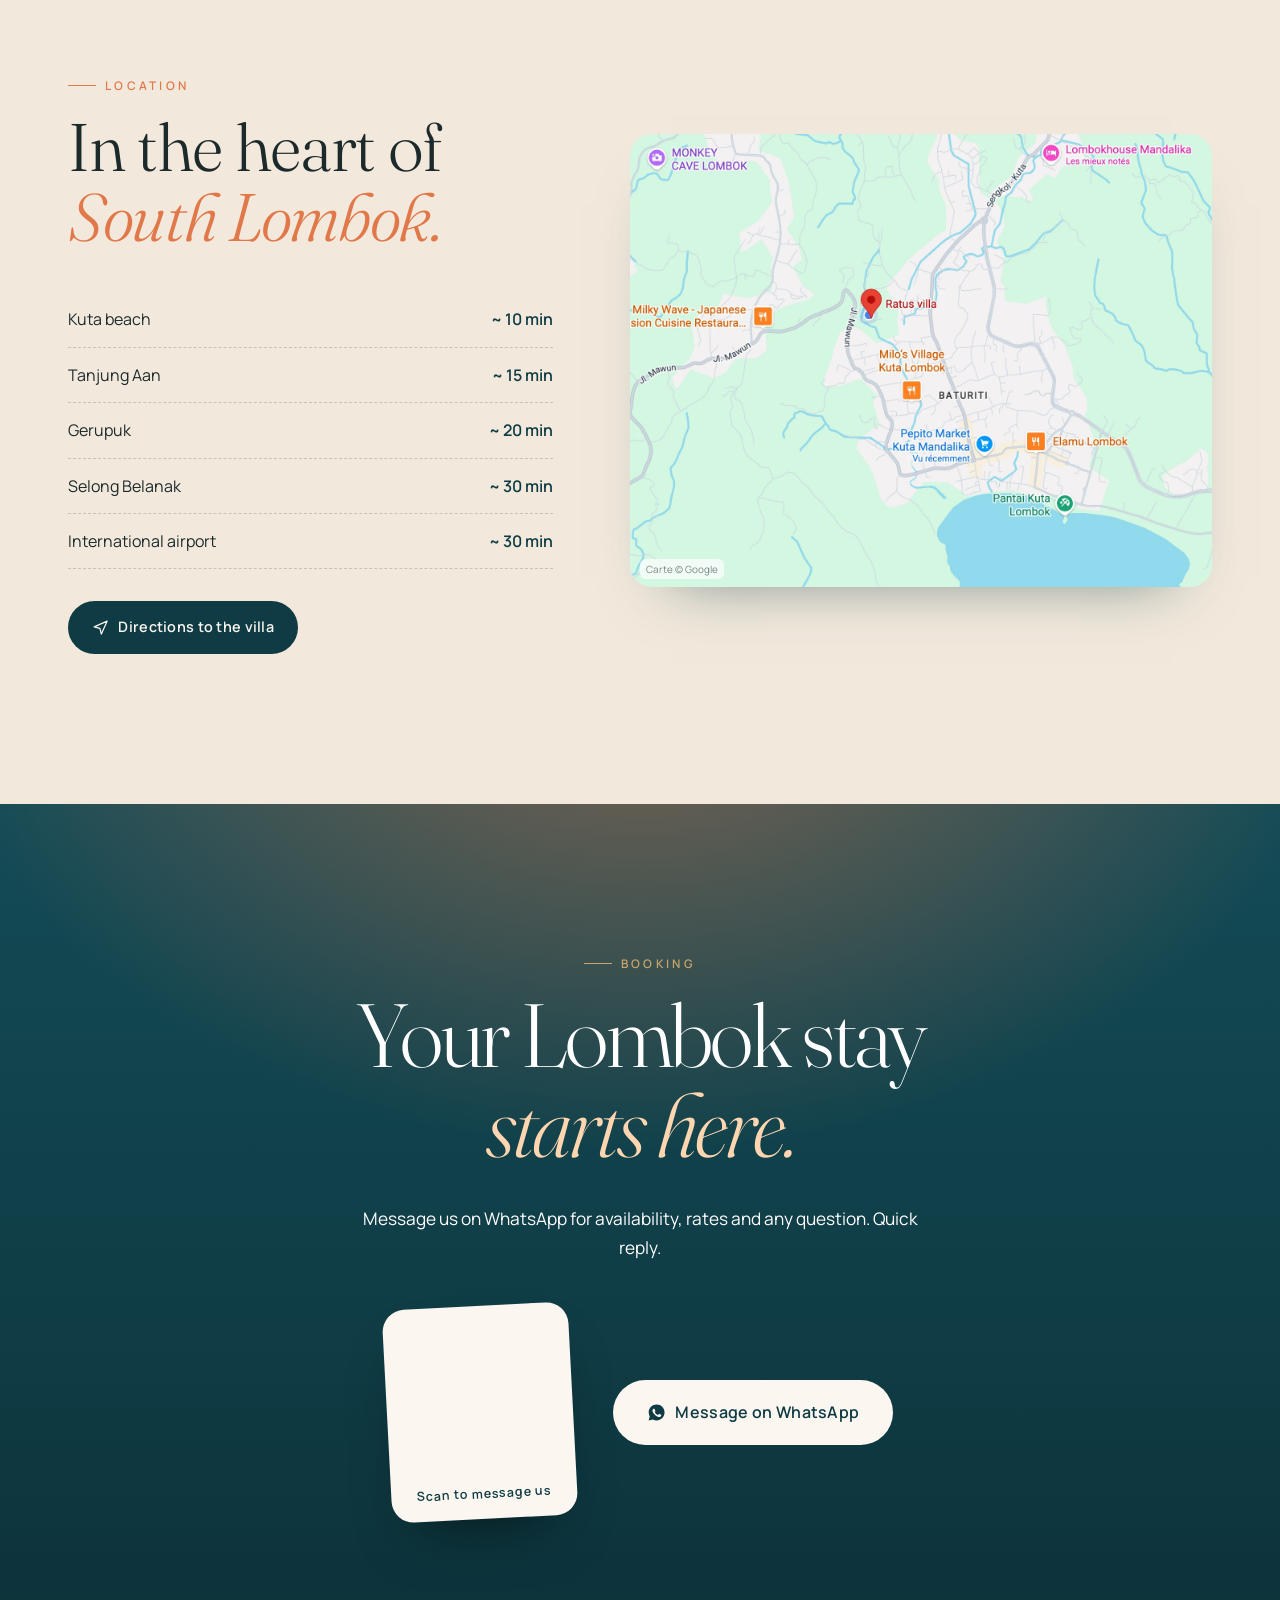
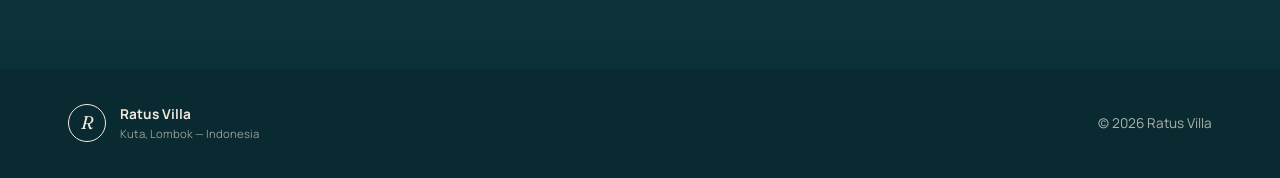
==== commit b1efba99: "Admin: add custom page sections; main villa back to a single villa - Revert the multi-villa tabs: th" ====
--- a/index.html
+++ b/index.html
@@ -127,7 +127,6 @@
           <p class="eyebrow reveal" data-i18n="villas.eyebrow">Les villas</p>
           <h2 class="h2 reveal" data-delay="1" data-i18n-html="villas.title">Deux villas jumelles, <em>à votre disposition.</em></h2>
         </div>
-        <div class="tabs-wrap"><div class="tabs" role="tablist" id="villaTabs" hidden></div></div>
         <div class="villa-stage" id="villaStage"></div>
       </div>
     </section>
--- a/css/style.css
+++ b/css/style.css
@@ -776,8 +776,47 @@
 /* QR des services : seulement sur ordinateur */
 @media (max-width: 860px) { .btn-qr { display: none !important; } }
 
-/* Onglets des villas (quand il y en a plusieurs) */
-.tabs-wrap { overflow-x: auto; scrollbar-width: none; margin: 0 calc(var(--gutter) * -1) 6px; padding: 4px var(--gutter) 10px; }
-.tabs-wrap::-webkit-scrollbar { display: none; }
-.tabs { margin-bottom: 30px; }
-@media (max-width: 600px) { .tabs { display: inline-flex; width: auto; } .tab { flex: none; padding: .8em 1.2em; } }
+/* ==========================================================================
+   Sections ajoutées depuis l'admin
+   ========================================================================== */
+.xsec .section__head { margin-bottom: clamp(28px, 5vw, 50px); }
+.xsec__lead { color: inherit; }
+.section--sand .xsec__lead, .xsec:not(.section--ocean) .xsec__lead { color: var(--ink-soft); opacity: 1; }
+.xsec__foot { margin-top: 28px; display: flex; flex-wrap: wrap; gap: 10px; }
+.xsec__rail { margin-top: -10px; }
+
+.xtext { display: grid; grid-template-columns: 1fr 1fr; gap: clamp(30px, 6vw, 90px); align-items: center; }
+.xtext--left .xtext__media { order: -1; }
+.xtext--solo { grid-template-columns: minmax(0, 780px); }
+.xtext .section__head { margin-bottom: 18px; }
+.xtext__text p { font-size: 1.05rem; color: var(--ink-soft); }
+.section--ocean .xtext__text p { color: rgba(244,237,226,.82); }
+.xtext__media .media { border-radius: var(--radius); }
+
+.xfeat { display: grid; grid-template-columns: repeat(auto-fit, minmax(220px, 1fr)); gap: 16px; }
+.xfeat__item { padding: 26px 24px; border-radius: var(--radius); background: var(--cream); transition: transform .6s var(--ease); }
+.section--sand .xfeat__item { background: var(--cream); }
+.xsec:not(.section--sand):not(.section--ocean) .xfeat__item { background: var(--sand); }
+.section--ocean .xfeat__item { background: rgba(255,255,255,.05); border: 1px solid rgba(244,237,226,.12); }
+.xfeat__icon { width: 48px; height: 48px; border-radius: 14px; display: grid; place-items: center; background: rgba(63,163,154,.14); color: var(--lagoon); margin-bottom: 16px; }
+.section--ocean .xfeat__icon { background: rgba(201,164,106,.14); color: var(--gold); }
+.xfeat__icon .ico { width: 24px; height: 24px; }
+.xfeat__item h3 { font-family: var(--serif); font-weight: 400; font-size: 1.35rem; margin: 0 0 .35em; }
+.section--ocean .xfeat__item h3 { color: var(--cream); }
+.xfeat__item p { margin: 0; font-size: .94rem; color: var(--ink-soft); }
+.section--ocean .xfeat__item p { color: rgba(244,237,226,.75); }
+@media (hover: hover) { .xfeat__item:hover { transform: translateY(-5px); } }
+.section--ocean .villa__desc, .section--ocean .villa__note, .section--ocean .villa__per, .section--ocean .fact span, .section--ocean .amenities li { color: rgba(244,237,226,.8); }
+.section--ocean .fact { background: rgba(255,255,255,.06); }
+.section--ocean .amenities li { border-color: rgba(244,237,226,.2); }
+
+@media (max-width: 860px) {
+  .xtext { grid-template-columns: 1fr; }
+  .xtext--left .xtext__media, .xtext__media { order: -1; }
+}
+@media (max-width: 600px) {
+  .xfeat { grid-template-columns: 1fr; gap: 12px; }
+  .xfeat__item { padding: 20px; display: grid; grid-template-columns: 44px 1fr; column-gap: 14px; align-items: start; }
+  .xfeat__icon { width: 44px; height: 44px; margin: 0; grid-row: span 2; }
+  .xfeat__item h3 { font-size: 1.2rem; margin-top: 8px; }
+}
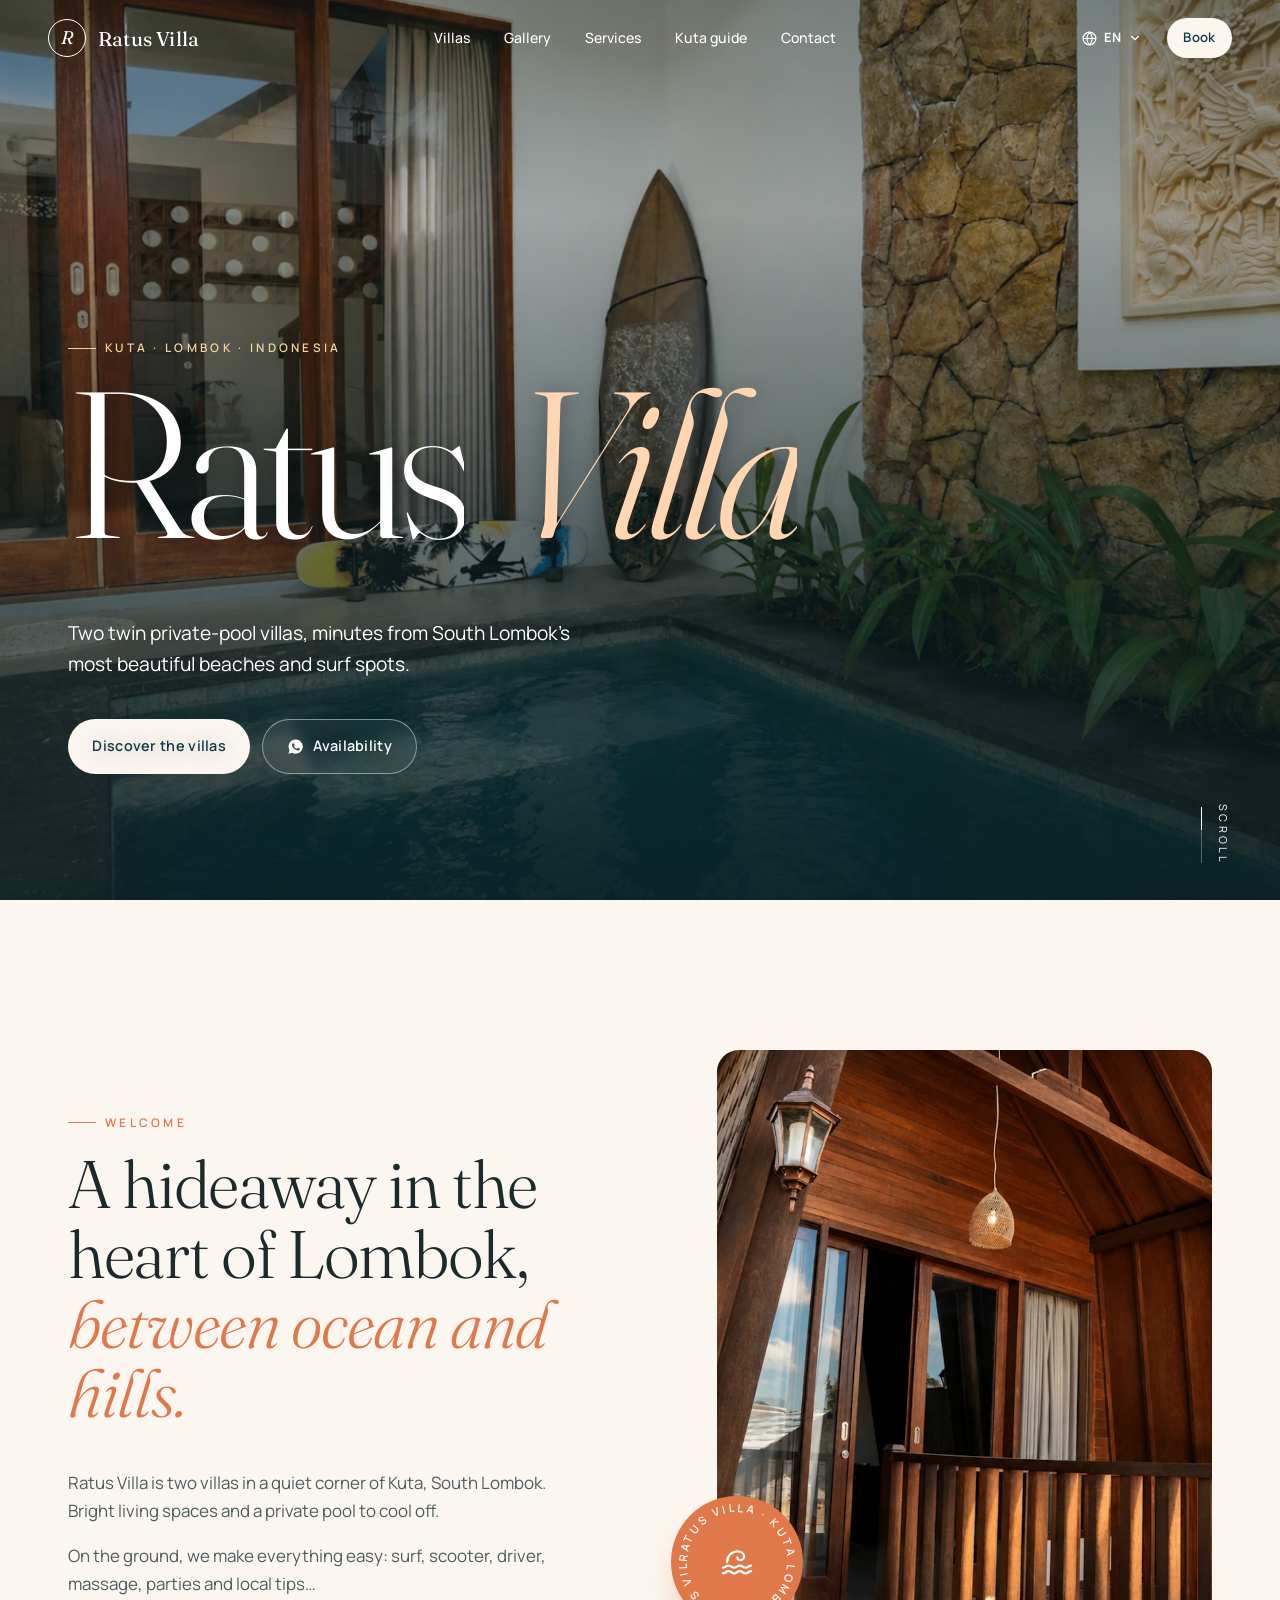
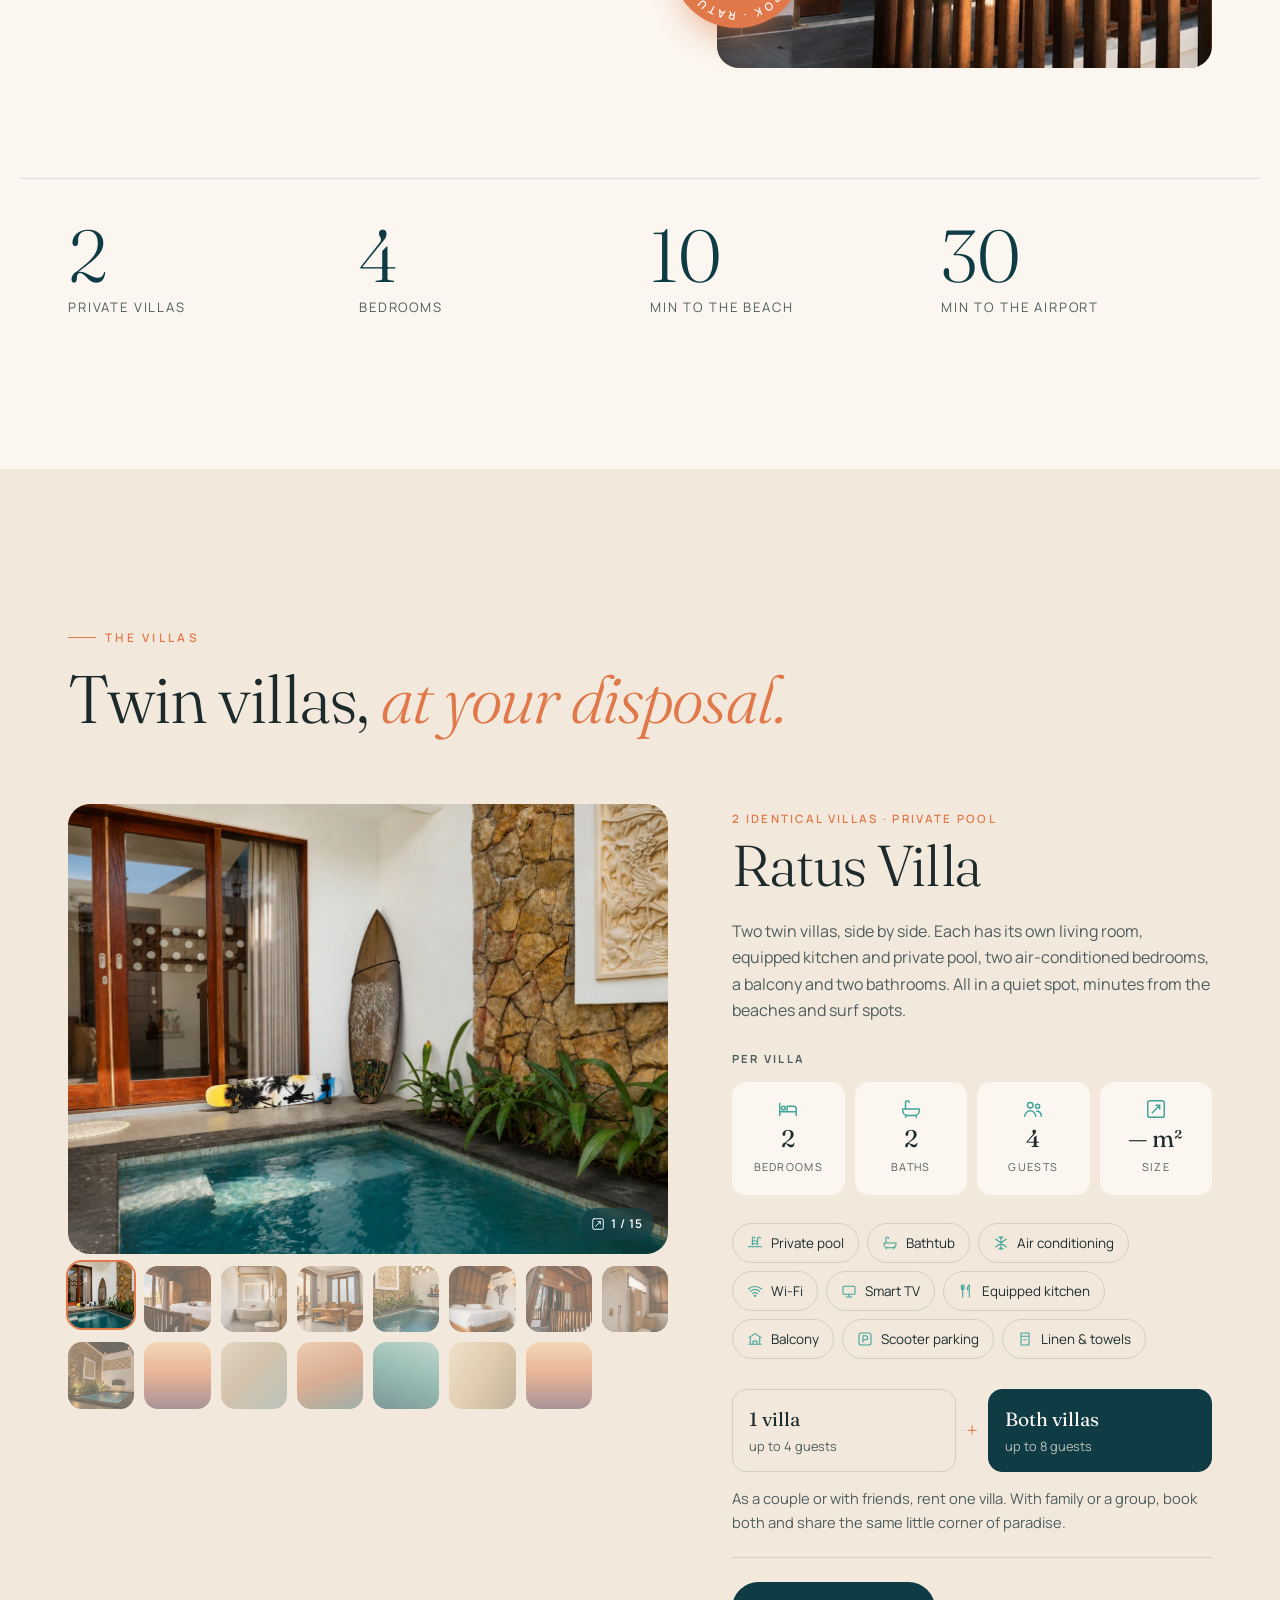
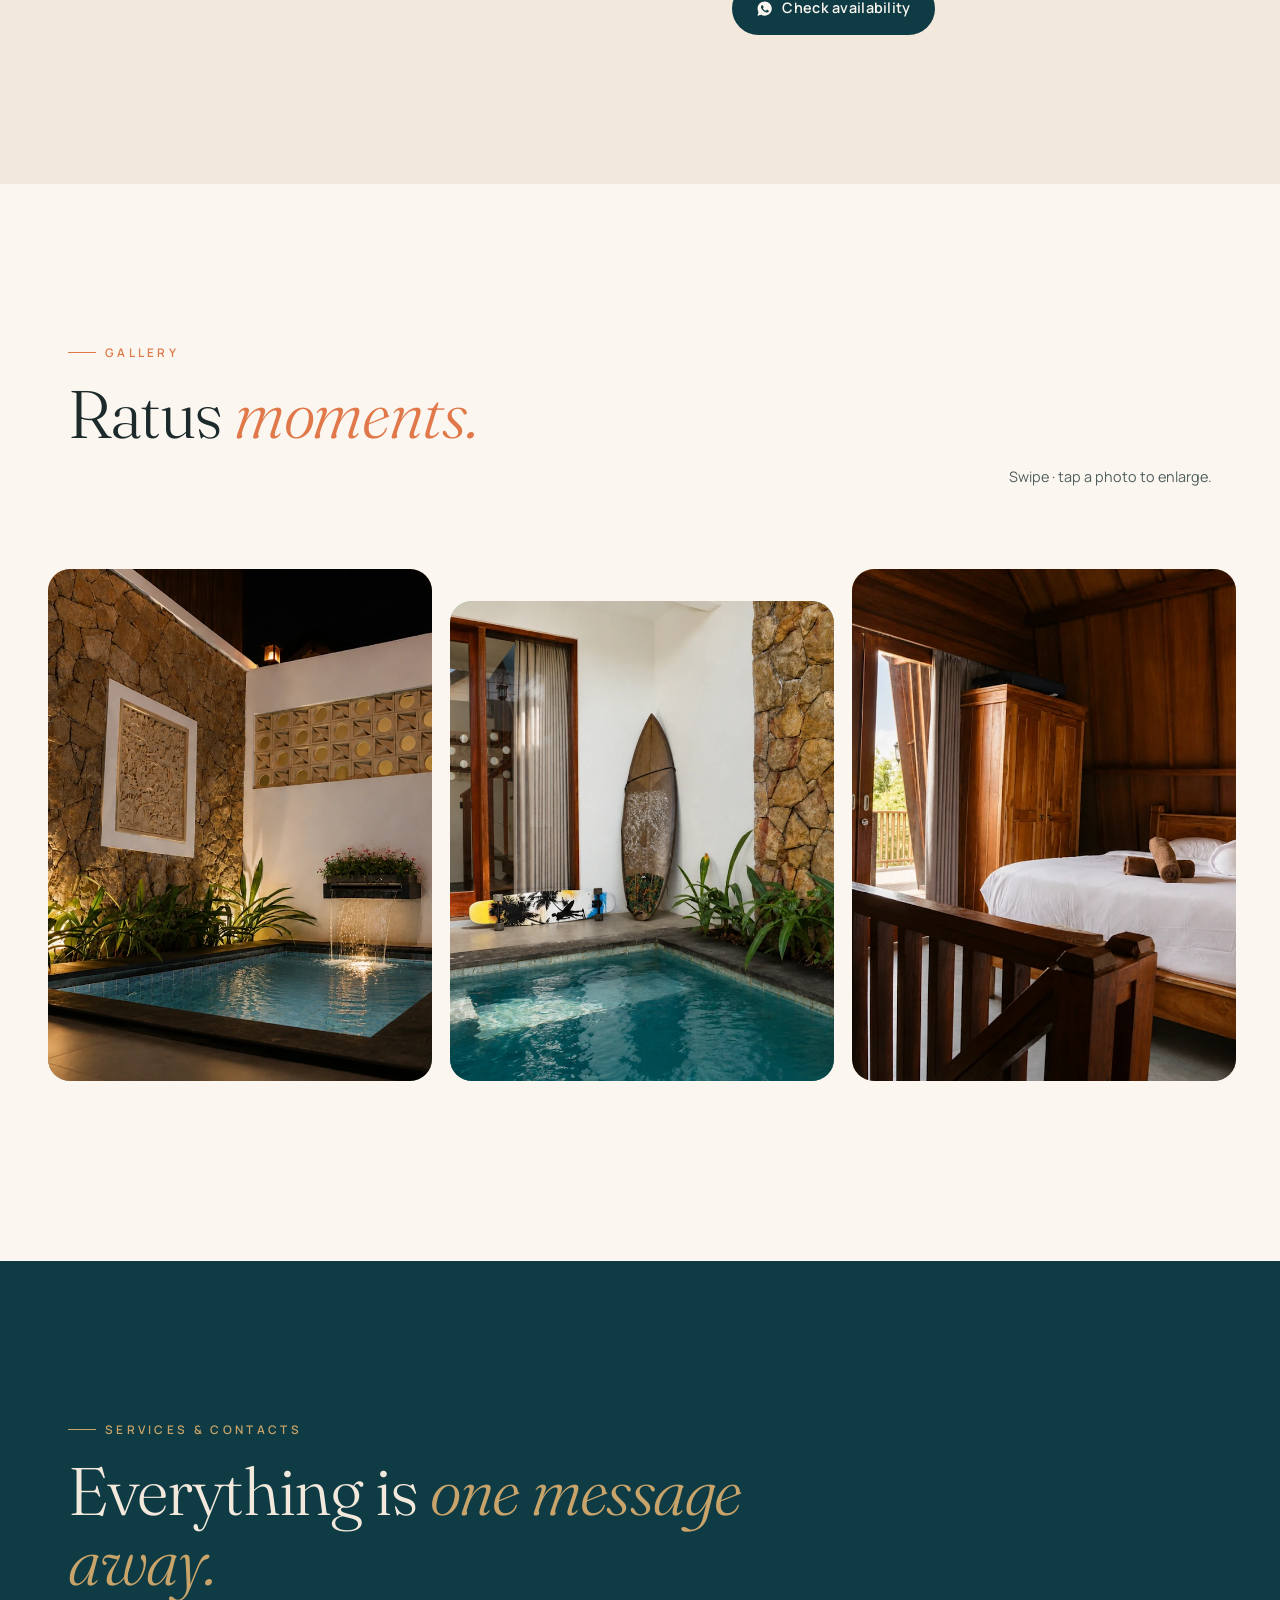
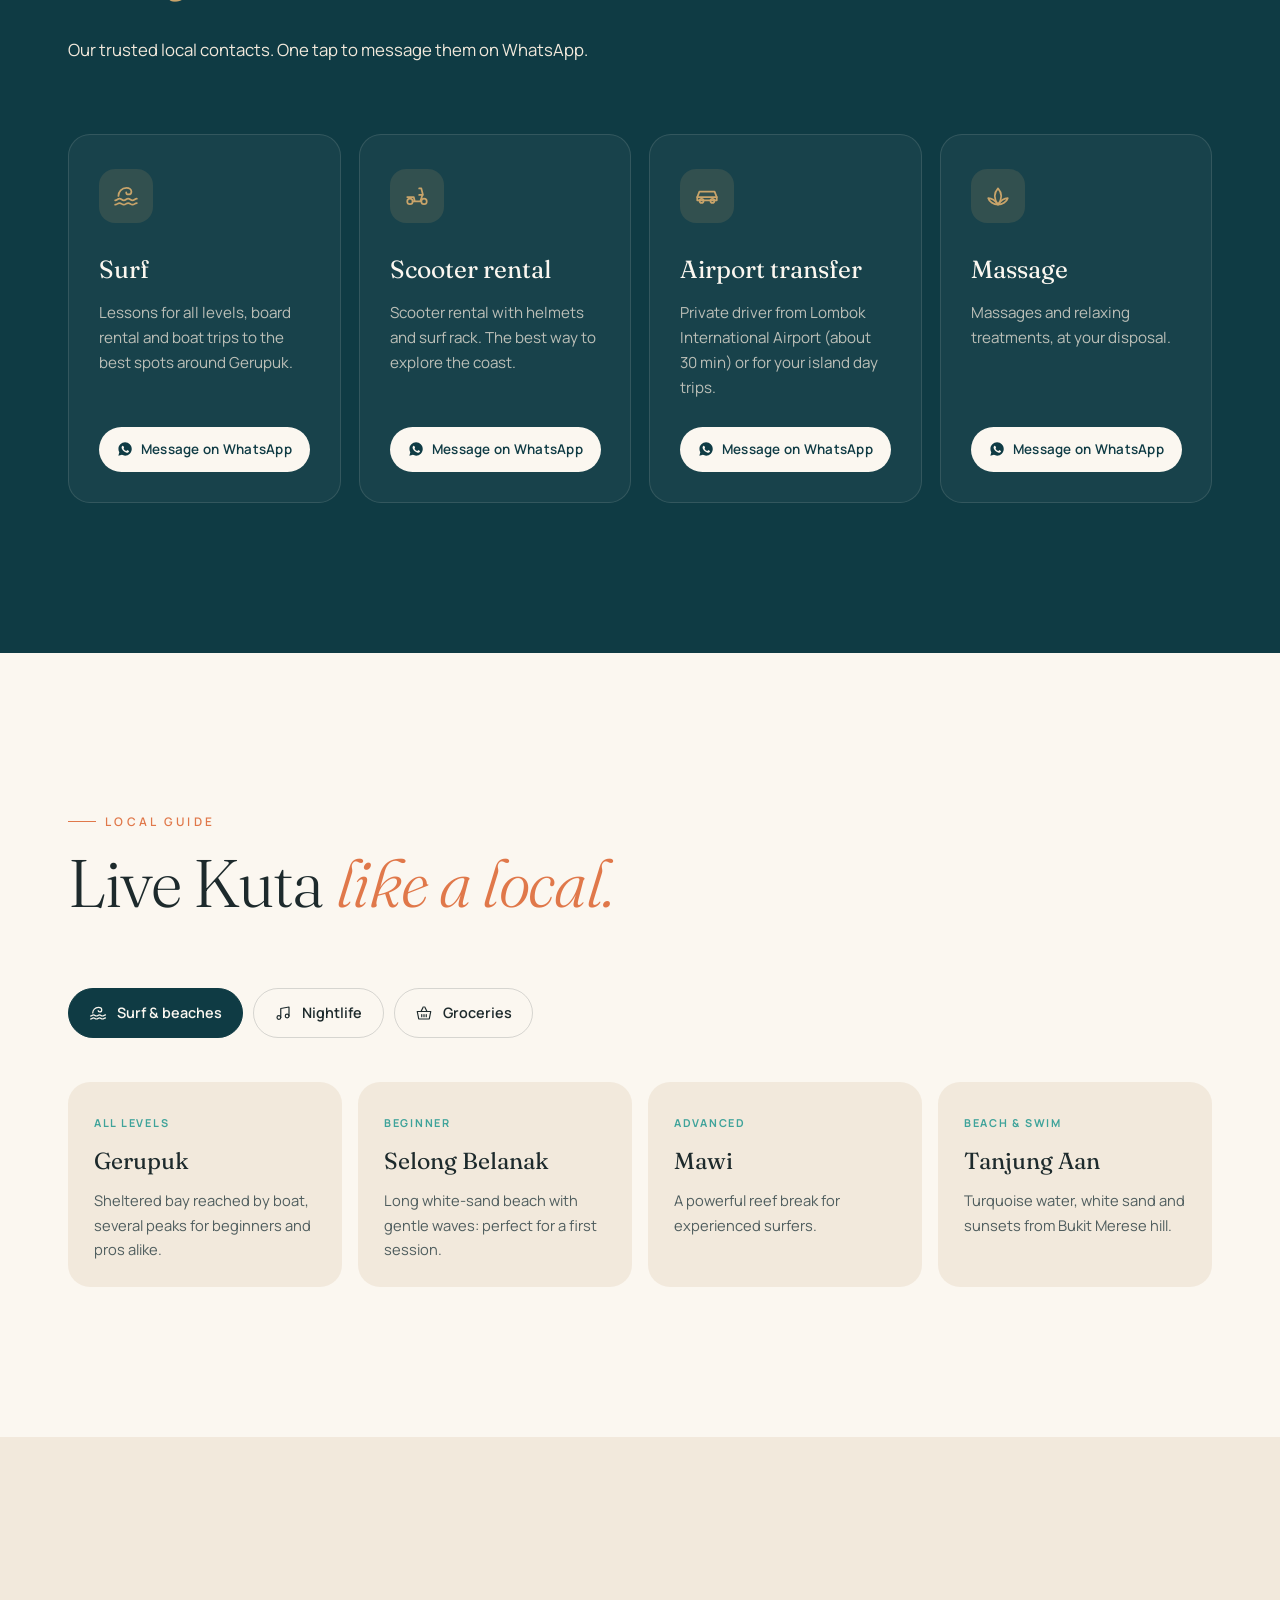
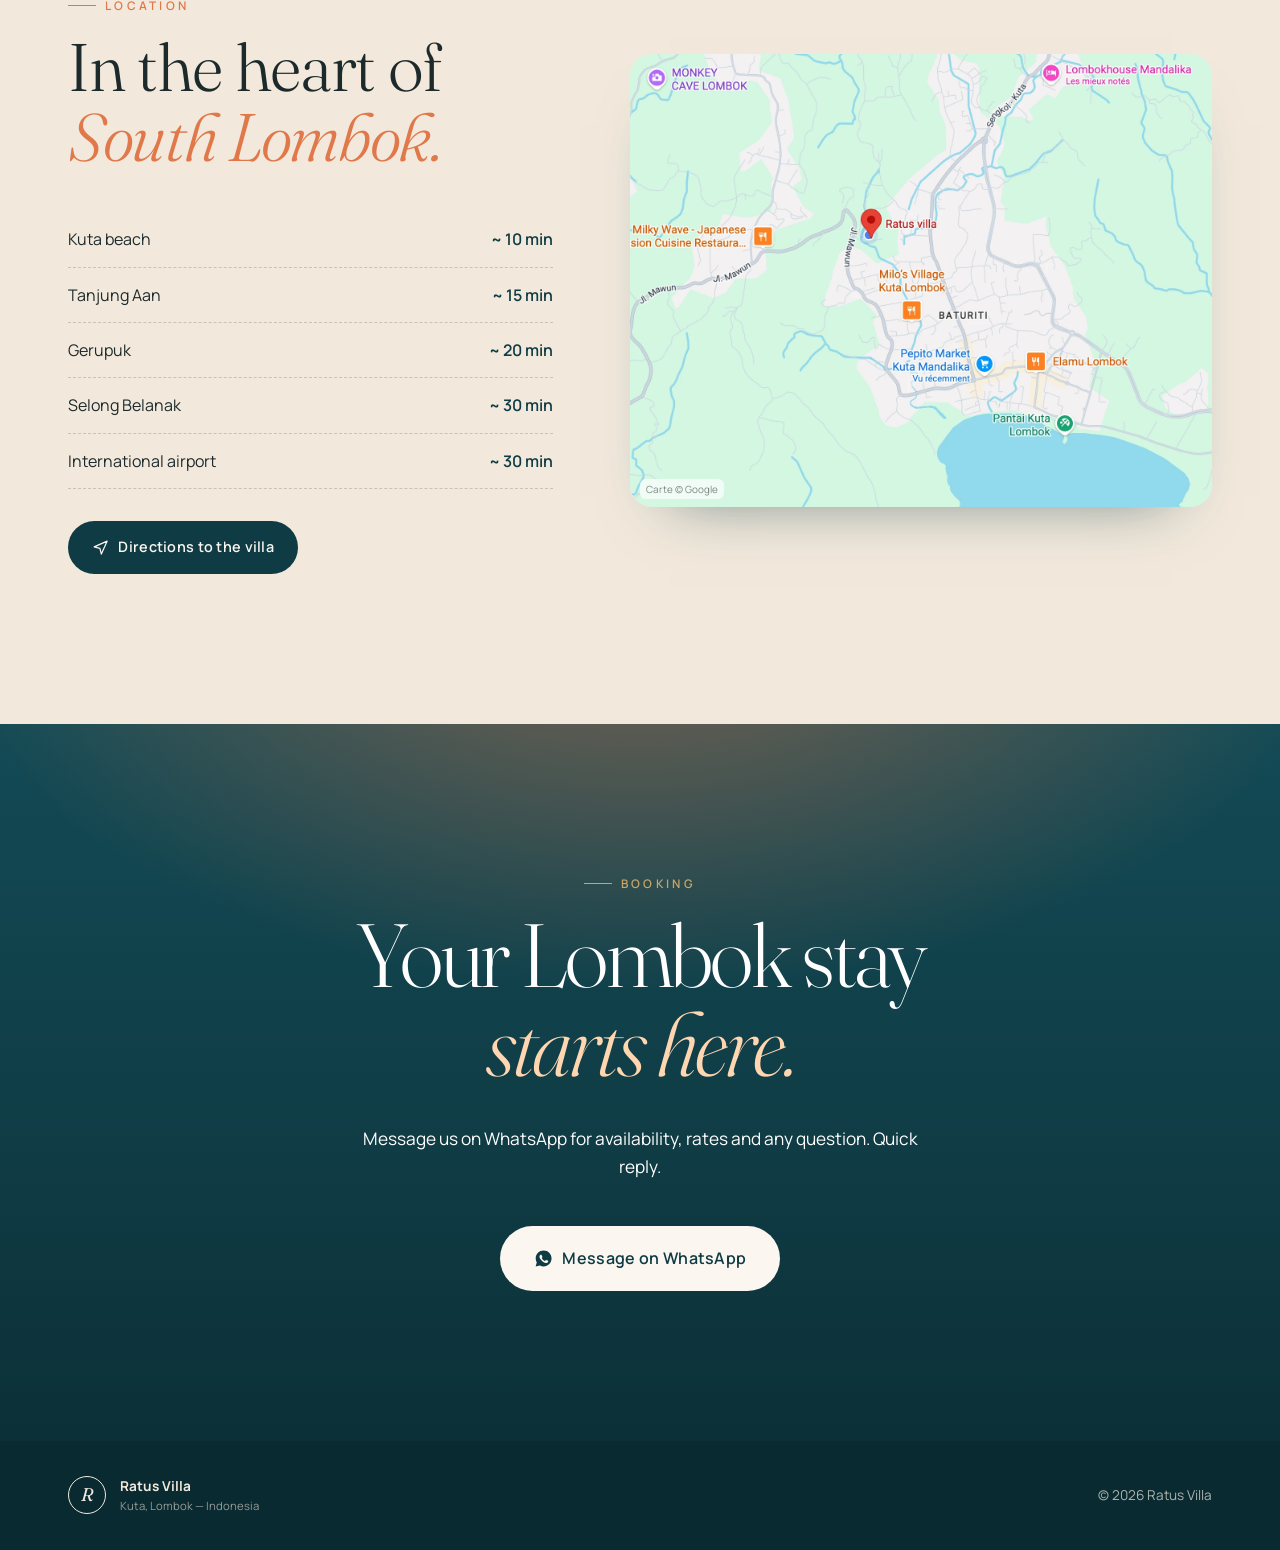
==== commit 08489fb0: "Remove 'Go there' buttons from the guide and all WhatsApp QR codes - Guide: surf spots, nightlife an" ====
--- a/index.html
+++ b/index.html
@@ -220,10 +220,6 @@
         <h2 class="cta__title reveal" data-delay="1" data-i18n-html="cta.title">Votre séjour à Lombok<br><em>commence ici.</em></h2>
         <p class="cta__lead reveal" data-delay="2" data-i18n="cta.lead">Écrivez-nous sur WhatsApp pour les disponibilités, les tarifs et toutes vos questions. Réponse rapide.</p>
         <div class="cta__row reveal" data-delay="3">
-          <div class="qr-card">
-            <div class="qr" id="bookingQr"></div>
-            <span data-i18n="cta.scan">Scannez pour nous écrire</span>
-          </div>
           <div class="cta__buttons">
             <a href="#" class="btn btn--light btn--big js-wa-booking" target="_blank" rel="noopener"><svg class="ico"><use href="#i-whatsapp"/></svg><span data-i18n="cta.whatsapp">Écrire sur WhatsApp</span></a>
           </div>
@@ -261,18 +257,6 @@
     <div class="lightbox__stage"><div class="lightbox__img" id="lightboxImg"></div></div>
     <button class="lightbox__nav lightbox__next" aria-label="Suivant">›</button>
     <div class="lightbox__count" id="lightboxCount"></div>
-  </div>
-
-  <!-- Modal QR -->
-  <div class="modal" id="qrModal" aria-hidden="true">
-    <div class="modal__card">
-      <button class="modal__close" aria-label="Fermer">×</button>
-      <p class="eyebrow" id="qrModalEyebrow">WhatsApp</p>
-      <h3 class="h3" id="qrModalTitle"></h3>
-      <div class="qr qr--big" id="qrModalCode"></div>
-      <p class="modal__hint" data-i18n="qr.hint">Scannez avec l'appareil photo de votre téléphone.</p>
-      <a href="#" class="btn btn--dark" id="qrModalLink" target="_blank" rel="noopener"><svg class="ico"><use href="#i-whatsapp"/></svg><span data-i18n="qr.open">Ouvrir WhatsApp</span></a>
-    </div>
   </div>
 
   <!-- ============ ICONS ============ -->
@@ -309,7 +293,6 @@
     <symbol id="i-surfrack" viewBox="0 0 24 24"><g fill="none" stroke="currentColor" stroke-width="1.6" stroke-linecap="round"><path d="M12 2c3 3 4 8 4 12s-1.8 8-4 8-4-4-4-8 1-9 4-12zM12 6v13"/></g></symbol>
   </svg>
 
-  <script src="js/vendor/qrcode.js"></script>
   <script src="js/main.js"></script>
 </body>
 </html>
--- a/css/style.css
+++ b/css/style.css
@@ -820,3 +820,9 @@
   .xfeat__icon { width: 44px; height: 44px; margin: 0; grid-row: span 2; }
   .xfeat__item h3 { font-size: 1.2rem; margin-top: 8px; }
 }
+
+/* Sans boutons « Y aller » ni QR codes */
+.agenda li { grid-template-columns: 170px 1fr; }
+@media (max-width: 600px) { .agenda li { grid-template-columns: 1fr; grid-template-areas: "day" "venue"; } }
+.cta__row { justify-content: center; }
+.cta__buttons { min-width: 0; width: min(100%, 360px); }
